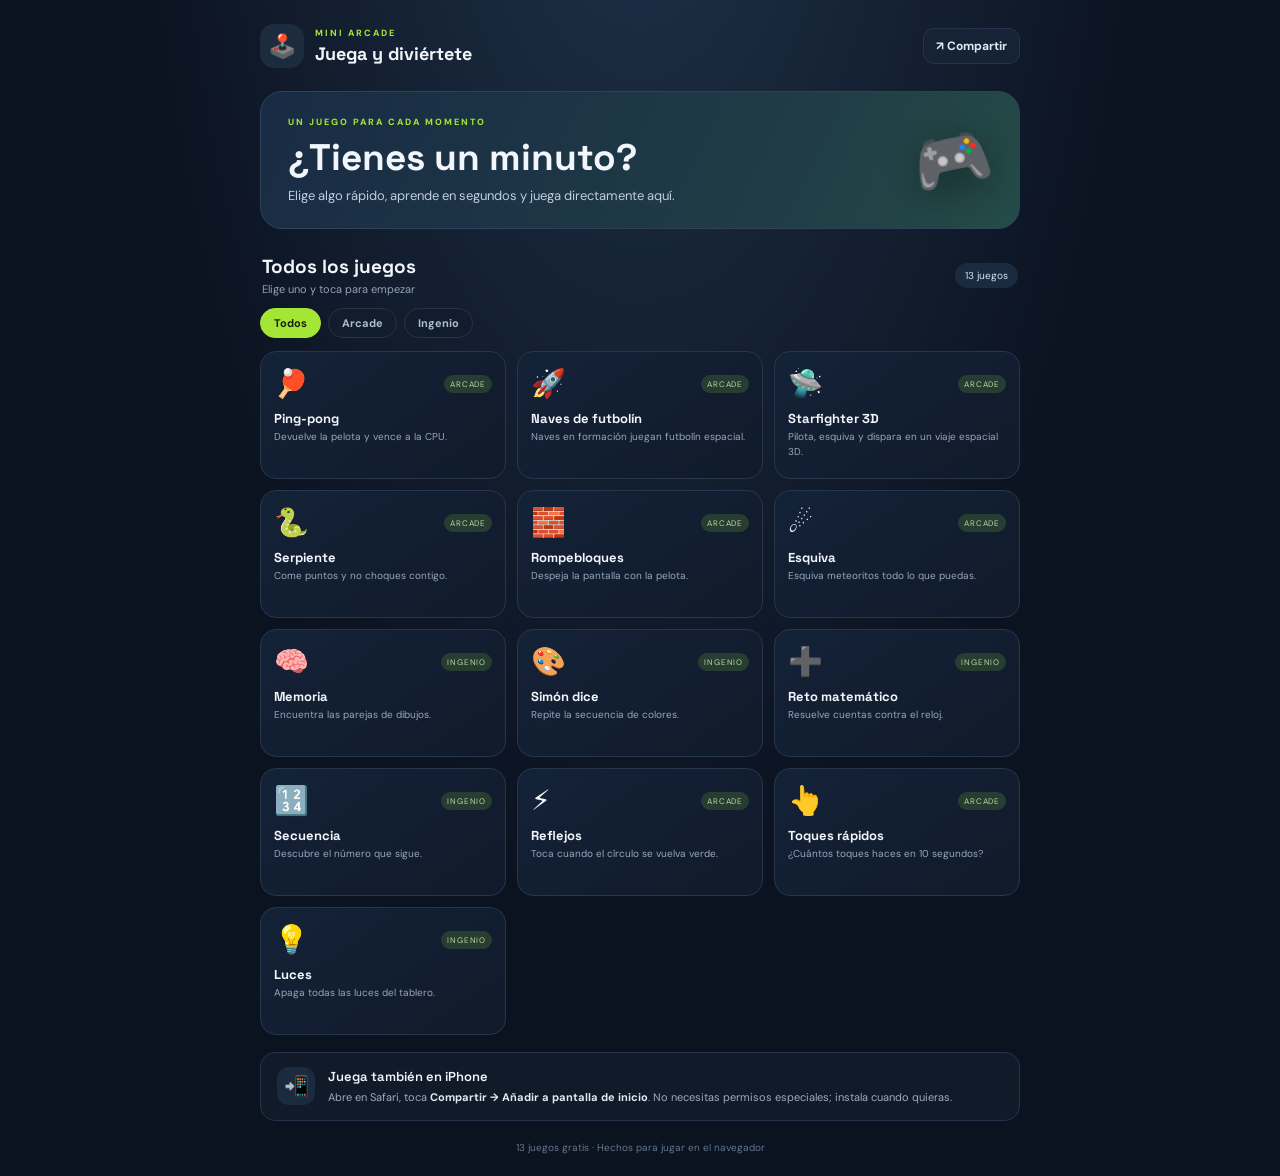
==== index.html @ b9871b4b "Improve portrait arcade layouts and add 3D starfighter" ====
<!doctype html>
<html lang="es">
<head>
<meta charset="utf-8"><meta name="viewport" content="width=device-width, initial-scale=1, viewport-fit=cover"><meta name="theme-color" content="#0b1220"><meta name="description" content="Una colección de juegos rápidos gratis para jugar en el móvil."><link rel="manifest" href="manifest.webmanifest"><link rel="icon" href="icon.svg" type="image/svg+xml"><link rel="apple-touch-icon" href="icon.svg"><link rel="stylesheet" href="styles.css"><title>Mini Arcade — Juega y diviértete</title>
</head>
<body><main class="app">
<header class="topbar"><a class="brand" href="#home"><span class="brand-icon">🕹️</span><span><span class="eyebrow">MINI ARCADE</span><strong>Juega y diviértete</strong></span></a><div class="header-actions"><button id="shareButton" class="share-button" type="button">↗ <span>Compartir</span></button><button id="installButton" class="install-button" hidden>＋ Instalar</button></div></header>
<section id="home" class="home-view"><div class="hero"><div class="hero-copy"><p class="eyebrow">UN JUEGO PARA CADA MOMENTO</p><h1>¿Tienes un minuto?</h1><p>Elige algo rápido, aprende en segundos y juega directamente aquí.</p></div><div class="hero-art">🎮</div></div>
<div class="section-heading"><div><h2>Todos los juegos</h2><p>Elige uno y toca para empezar</p></div><span id="gameCount" class="count-pill">12 juegos</span></div><nav class="filters" aria-label="Filtrar juegos"><button class="filter active" data-filter="all">Todos</button><button class="filter" data-filter="arcade">Arcade</button><button class="filter" data-filter="puzzle">Ingenio</button></nav><div id="gameGrid" class="game-grid"></div>
<section class="install-card"><div class="install-symbol">📲</div><div><h3>Juega también en iPhone</h3><p>Abre en Safari, toca <strong>Compartir → Añadir a pantalla de inicio</strong>. No necesitas permisos especiales; instala cuando quieras.</p></div></section></section>
<section id="playView" class="play-view" hidden><div class="play-top"><button id="backButton" class="back-button">← Todos los juegos</button><div class="orientation-tools"><span id="orientationLabel" class="orientation-label">Vertical</span><button id="orientationButton" class="orientation-button" type="button">↔ Cambiar orientación</button></div></div><article class="play-heading"><div><span id="gameEmoji" class="play-emoji">🏓</span><h1 id="gameTitle">Juego</h1><p id="gameSubtitle"></p></div><button id="guideButton" class="guide-button">❔ Cómo jugar</button></article><div class="game-stage"><canvas id="gameCanvas" aria-label="Área del juego"></canvas><div id="gameOverlay" class="game-overlay"><div class="overlay-card"><span id="overlayEmoji" class="overlay-emoji">🎮</span><h2 id="overlayTitle">¿Listo?</h2><p id="overlayText"></p><button id="startButton" class="primary-button">Jugar ahora　→</button></div></div></div><div class="play-controls"><p id="controlHint">Toca o arrastra en el juego para controlar.</p><button id="gameActionButton" class="secondary-button" hidden></button><button id="fireButton" class="fire-button" hidden aria-label="Disparar">✦<span>Disparar</span></button><button id="restartButton" class="secondary-button">↻ Reiniciar</button></div><div id="guidePanel" class="guide-panel" hidden><div><span class="guide-kicker">GUÍA RÁPIDA</span><button id="closeGuide" class="close-guide" aria-label="Cerrar guía">×</button></div><h2 id="guideTitle">Cómo jugar</h2><ol id="guideSteps"></ol><button id="guideStart" class="primary-button">Entendido, ¡a jugar! →</button></div></section>
<footer>13 juegos gratis · Hechos para jugar en el navegador</footer></main><script src="game.js" defer></script></body></html>
---- styles.css ----
@import url('https://fonts.googleapis.com/css2?family=DM+Sans:wght@400;500;600;700;800&family=Space+Grotesk:wght@500;600;700&display=swap');
:root{color-scheme:dark;--bg:#0b1220;--card:#111c2d;--line:#25344a;--muted:#91a2b9;--green:#a3e635;--cyan:#38bdf8}*{box-sizing:border-box}body{margin:0;min-height:100vh;background:radial-gradient(ellipse at 50% -25%,#20334b 0%,var(--bg) 58%);color:#f2f6fc;font-family:'DM Sans',system-ui,sans-serif;padding:0 18px env(safe-area-inset-bottom)}button{font:inherit;color:inherit;cursor:pointer}button:focus-visible,a:focus-visible{outline:2px solid var(--green);outline-offset:3px}.app{width:min(100%,760px);margin:auto;padding:24px 0 22px}.topbar{display:flex;align-items:center;justify-content:space-between;margin-bottom:23px}.brand{color:inherit;text-decoration:none;display:flex;align-items:center;gap:11px}.brand-icon{display:grid;place-items:center;width:44px;height:44px;border-radius:14px;background:#1d2b3e;font-size:23px}.brand strong{display:block;font:700 18px 'Space Grotesk',sans-serif}.eyebrow{display:block;font-size:9px;letter-spacing:2px;color:var(--green);font-weight:800;margin:0 0 3px}.header-actions{display:flex;gap:8px}.share-button,.install-button,.orientation-button,.guide-button,.secondary-button,.back-button{border:1px solid var(--line);border-radius:11px;background:#162337;color:#e0e9f4;padding:9px 12px;font-weight:700;font-size:12px}.hero{display:flex;align-items:center;justify-content:space-between;padding:24px 27px;border:1px solid #30415a;border-radius:22px;background:linear-gradient(115deg,#182b44,#203c46 68%,#244c47);overflow:hidden}.hero h1{font:700 clamp(25px,6vw,37px) 'Space Grotesk',sans-serif;margin:6px 0}.hero p:not(.eyebrow){font-size:13px;color:#c1cede;margin:0;max-width:390px}.hero-art{font-size:64px;filter:drop-shadow(0 10px 20px #0006);transform:rotate(-12deg)}.section-heading{display:flex;align-items:center;justify-content:space-between;margin:25px 2px 12px}.section-heading h2{font:700 19px 'Space Grotesk',sans-serif;margin:0 0 3px}.section-heading p{font-size:11px;color:var(--muted);margin:0}.count-pill{font-size:10px;color:#d4e3f4;background:#1b2a3e;border-radius:99px;padding:6px 10px}.filters{display:flex;gap:7px;margin:0 0 13px}.filter{border:1px solid var(--line);border-radius:30px;background:#111c2d;color:#aebdd0;padding:7px 13px;font-size:11px;font-weight:700}.filter.active{background:var(--green);border-color:var(--green);color:#17200c}.game-grid{display:grid;grid-template-columns:repeat(3,minmax(0,1fr));gap:11px}.game-card{border:1px solid #25364d;border-radius:16px;background:linear-gradient(145deg,#142238,#101a2a);min-height:128px;padding:13px;text-align:left;transition:transform .15s,border-color .15s;display:flex;flex-direction:column;align-items:flex-start}.game-card:hover{transform:translateY(-2px);border-color:#8ca0b7}.card-top{width:100%;display:flex;align-items:center;justify-content:space-between}.card-emoji{font-size:28px}.tag{font-size:8px;text-transform:uppercase;letter-spacing:.8px;color:#b9d6a0;background:#283d31;padding:4px 6px;border-radius:20px}.game-card h3{font:700 13px 'Space Grotesk',sans-serif;margin:8px 0 3px}.game-card p{font-size:10px;line-height:1.45;color:#96a7bc;margin:0}.install-card{display:flex;gap:13px;margin-top:17px;padding:14px 16px;border:1px solid #25344a;background:#101a29;border-radius:15px}.install-symbol{font-size:20px;width:38px;height:38px;flex:none;display:grid;place-items:center;border-radius:12px;background:#1b2a3e}.install-card h3{font:600 13px 'Space Grotesk',sans-serif;margin:1px 0 4px}.install-card p{font-size:11px;line-height:1.55;color:#9babc0;margin:0}.install-card strong{color:#e2eaf4}footer{text-align:center;color:#65778d;font-size:10px;padding:20px 0 0}.play-view{position:relative}.play-view[hidden],.home-view[hidden]{display:none}.play-top{display:flex;justify-content:space-between;align-items:center;margin-bottom:17px}.back-button{font-size:11px}.orientation-tools{display:flex;gap:7px;align-items:center}.orientation-label{font-size:10px;color:#9babc0}.orientation-button{font-size:10px;padding:8px}.play-heading{display:flex;align-items:center;justify-content:space-between;margin-bottom:13px}.play-heading>div{display:grid;grid-template-columns:42px auto;grid-template-rows:auto auto;column-gap:10px;align-items:center}.play-emoji{grid-row:1/3;font-size:31px}.play-heading h1{font:700 21px 'Space Grotesk',sans-serif;margin:0}.play-heading p{font-size:11px;color:var(--muted);margin:2px 0 0}.guide-button{font-size:10px}.game-stage{width:min(100%,510px);margin:auto;position:relative;overflow:hidden;border-radius:20px;border:1px solid #2a3d54;background:#09101b;box-shadow:0 18px 55px #0005;touch-action:none;transition:width .22s,height .22s}.game-stage.vertical{height:min(65vh,630px);min-height:360px}.game-stage.horizontal{width:100%;height:min(52vh,430px);min-height:250px}.game-stage canvas{display:block;width:100%;height:100%;touch-action:none}.game-overlay{position:absolute;inset:0;display:grid;place-items:center;background:#07101ad9;padding:14px;transition:opacity .2s}.game-overlay.hidden{opacity:0;pointer-events:none}.overlay-card{text-align:center;width:min(100%,320px);padding:19px;border:1px solid #364962;border-radius:17px;background:#111d2fef;box-shadow:0 15px 35px #0006}.overlay-emoji{font-size:35px}.overlay-card h2{font:700 21px 'Space Grotesk',sans-serif;margin:7px 0}.overlay-card p{white-space:pre-line;color:#b1bfd1;font-size:12px;line-height:1.55;margin:0 0 15px}.primary-button{border:0;border-radius:11px;background:var(--green);color:#17200c;padding:11px 16px;font-weight:800;font-size:12px}.play-controls{display:flex;justify-content:space-between;align-items:center;gap:8px;width:min(100%,510px);margin:10px auto}.play-controls p{font-size:10px;color:#91a2b9;margin:0;flex:1}.secondary-button{padding:8px 10px;font-size:10px}.fire-button{border:0;border-radius:50%;width:56px;height:56px;background:linear-gradient(145deg,#fb7185,#be123c);box-shadow:0 0 22px #fb718577;color:#fff;font-weight:900;font-size:20px;touch-action:none;display:flex;flex-direction:column;align-items:center;justify-content:center;flex:none}.fire-button span{font-size:8px}.fire-button[hidden]{display:none}.guide-panel{position:absolute;z-index:3;top:155px;left:50%;transform:translateX(-50%);width:min(calc(100% - 20px),390px);padding:18px;border-radius:17px;border:1px solid #41536c;background:#111d2ff5;box-shadow:0 15px 50px #000a}.guide-panel[hidden]{display:none}.guide-panel>div{display:flex;justify-content:space-between}.guide-kicker{font-size:9px;letter-spacing:1.4px;font-weight:800;color:var(--green)}.close-guide{border:0;background:none;color:#b1bfd1;font-size:22px;line-height:1}.guide-panel h2{font:700 19px 'Space Grotesk',sans-serif;margin:5px 0 9px}.guide-panel ol{padding-left:20px;margin:0 0 13px}.guide-panel li{font-size:12px;line-height:1.6;color:#c2cede;padding:3px 0}.guide-panel .primary-button{width:100%}.no-scroll{overflow:hidden}@media(max-width:520px){body{padding-left:13px;padding-right:13px}.app{padding-top:17px}.hero{padding:19px}.hero-art{font-size:47px}.game-grid{grid-template-columns:repeat(2,minmax(0,1fr));gap:9px}.game-card{min-height:120px;padding:11px}.play-top{align-items:flex-start}.orientation-tools{flex-direction:column;align-items:flex-end;gap:4px}.game-stage.vertical{height:min(64svh,620px);min-height:340px}.game-stage.horizontal{height:min(44svh,390px);min-height:220px}.play-heading h1{font-size:18px}.guide-button{padding:8px}.orientation-label{font-size:9px}.game-stage.orientation-lock{max-width:430px}.play-controls p{max-width:45%}.play-view.portrait-mode{position:fixed;z-index:10;inset:0;padding:10px 14px;background:#0b1220;display:flex;flex-direction:column;justify-content:center}.portrait-mode .play-top{width:100%;margin-bottom:6px}.portrait-mode .play-heading{margin:0 auto 5px;width:min(100%,430px)}.portrait-mode .game-stage{width:min(100%,430px);height:min(68svh,650px);min-height:240px}.portrait-mode .play-controls{width:min(100%,430px)}.play-view.landscape-mode{position:fixed;z-index:10;inset:0;padding:10px 14px;background:#0b1220;display:flex;flex-direction:column;justify-content:center}.landscape-mode .play-top{width:100%;margin-bottom:6px}.landscape-mode .play-heading{margin:0 auto 5px;width:min(100%,760px)}.landscape-mode .game-stage{width:min(100%,850px);height:min(68svh,550px);min-height:180px}.landscape-mode .play-controls{width:min(100%,850px)}.landscape-mode .guide-panel,.portrait-mode .guide-panel{position:fixed;top:50%;transform:translate(-50%,-50%)}.no-scroll{overflow:hidden}}
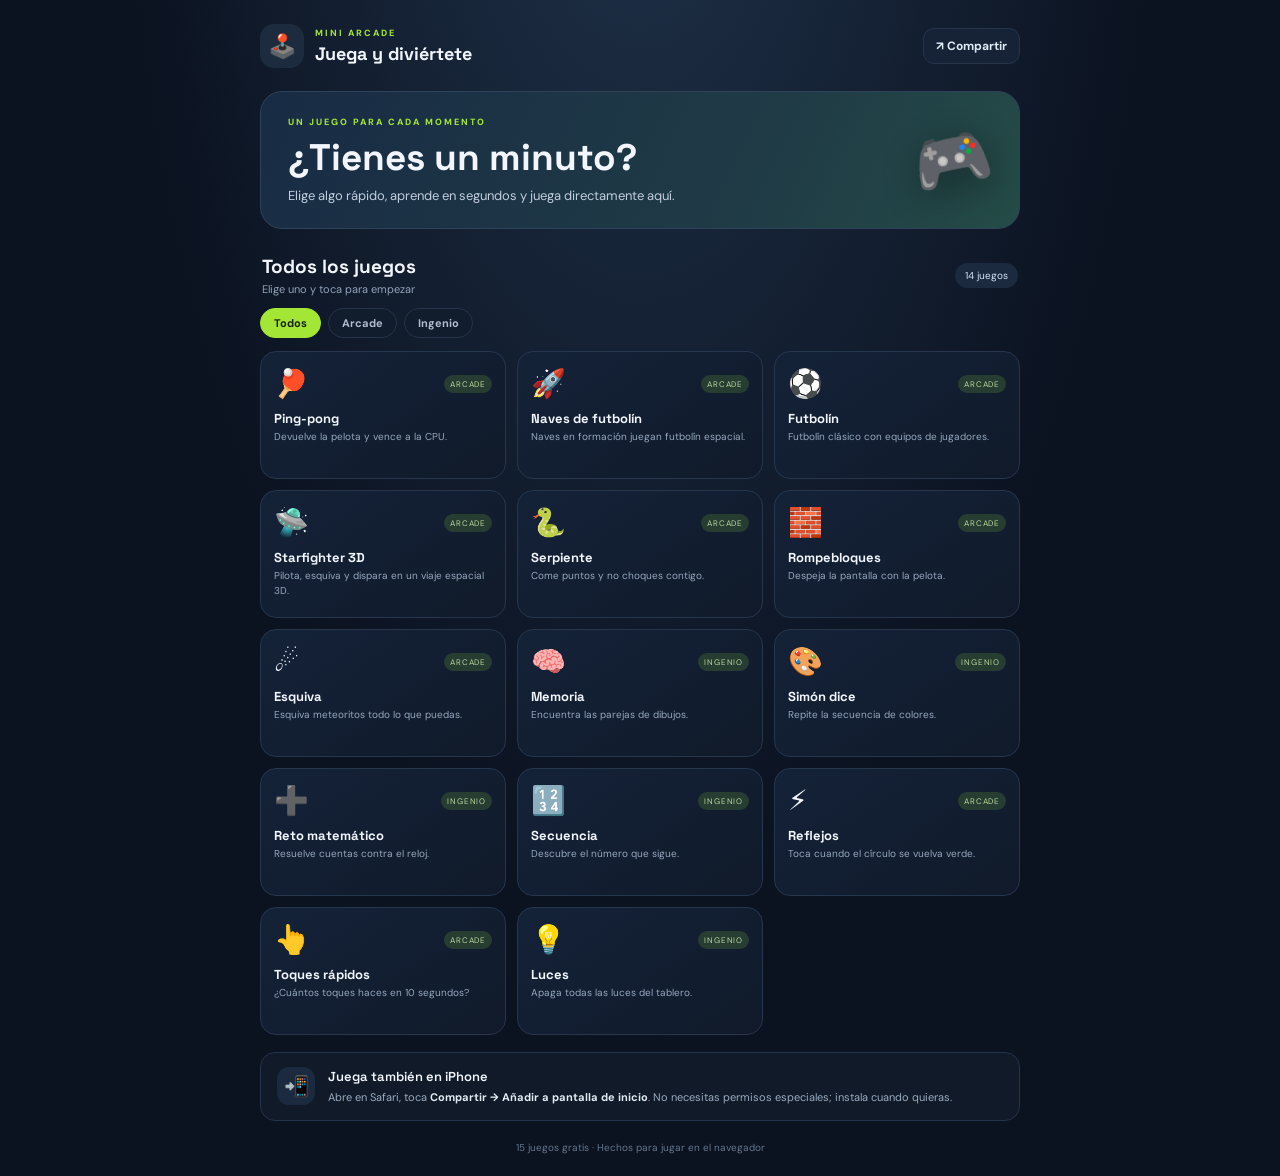
==== commit 6b44a6d1: "Improve orientation controls and optimize arcade rendering" ====
--- a/index.html
+++ b/index.html
@@ -6,7 +6,7 @@
 <body><main class="app">
 <header class="topbar"><a class="brand" href="#home"><span class="brand-icon">🕹️</span><span><span class="eyebrow">MINI ARCADE</span><strong>Juega y diviértete</strong></span></a><div class="header-actions"><button id="shareButton" class="share-button" type="button">↗ <span>Compartir</span></button><button id="installButton" class="install-button" hidden>＋ Instalar</button></div></header>
 <section id="home" class="home-view"><div class="hero"><div class="hero-copy"><p class="eyebrow">UN JUEGO PARA CADA MOMENTO</p><h1>¿Tienes un minuto?</h1><p>Elige algo rápido, aprende en segundos y juega directamente aquí.</p></div><div class="hero-art">🎮</div></div>
-<div class="section-heading"><div><h2>Todos los juegos</h2><p>Elige uno y toca para empezar</p></div><span id="gameCount" class="count-pill">12 juegos</span></div><nav class="filters" aria-label="Filtrar juegos"><button class="filter active" data-filter="all">Todos</button><button class="filter" data-filter="arcade">Arcade</button><button class="filter" data-filter="puzzle">Ingenio</button></nav><div id="gameGrid" class="game-grid"></div>
+<div class="section-heading"><div><h2>Todos los juegos</h2><p>Elige uno y toca para empezar</p></div><span id="gameCount" class="count-pill">15 juegos</span></div><nav class="filters" aria-label="Filtrar juegos"><button class="filter active" data-filter="all">Todos</button><button class="filter" data-filter="arcade">Arcade</button><button class="filter" data-filter="puzzle">Ingenio</button></nav><div id="gameGrid" class="game-grid"></div>
 <section class="install-card"><div class="install-symbol">📲</div><div><h3>Juega también en iPhone</h3><p>Abre en Safari, toca <strong>Compartir → Añadir a pantalla de inicio</strong>. No necesitas permisos especiales; instala cuando quieras.</p></div></section></section>
 <section id="playView" class="play-view" hidden><div class="play-top"><button id="backButton" class="back-button">← Todos los juegos</button><div class="orientation-tools"><span id="orientationLabel" class="orientation-label">Vertical</span><button id="orientationButton" class="orientation-button" type="button">↔ Cambiar orientación</button></div></div><article class="play-heading"><div><span id="gameEmoji" class="play-emoji">🏓</span><h1 id="gameTitle">Juego</h1><p id="gameSubtitle"></p></div><button id="guideButton" class="guide-button">❔ Cómo jugar</button></article><div class="game-stage"><canvas id="gameCanvas" aria-label="Área del juego"></canvas><div id="gameOverlay" class="game-overlay"><div class="overlay-card"><span id="overlayEmoji" class="overlay-emoji">🎮</span><h2 id="overlayTitle">¿Listo?</h2><p id="overlayText"></p><button id="startButton" class="primary-button">Jugar ahora　→</button></div></div></div><div class="play-controls"><p id="controlHint">Toca o arrastra en el juego para controlar.</p><button id="gameActionButton" class="secondary-button" hidden></button><button id="fireButton" class="fire-button" hidden aria-label="Disparar">✦<span>Disparar</span></button><button id="restartButton" class="secondary-button">↻ Reiniciar</button></div><div id="guidePanel" class="guide-panel" hidden><div><span class="guide-kicker">GUÍA RÁPIDA</span><button id="closeGuide" class="close-guide" aria-label="Cerrar guía">×</button></div><h2 id="guideTitle">Cómo jugar</h2><ol id="guideSteps"></ol><button id="guideStart" class="primary-button">Entendido, ¡a jugar! →</button></div></section>
-<footer>13 juegos gratis · Hechos para jugar en el navegador</footer></main><script src="game.js" defer></script></body></html>
+<footer>15 juegos gratis · Hechos para jugar en el navegador</footer></main><script src="game.js" defer></script></body></html>
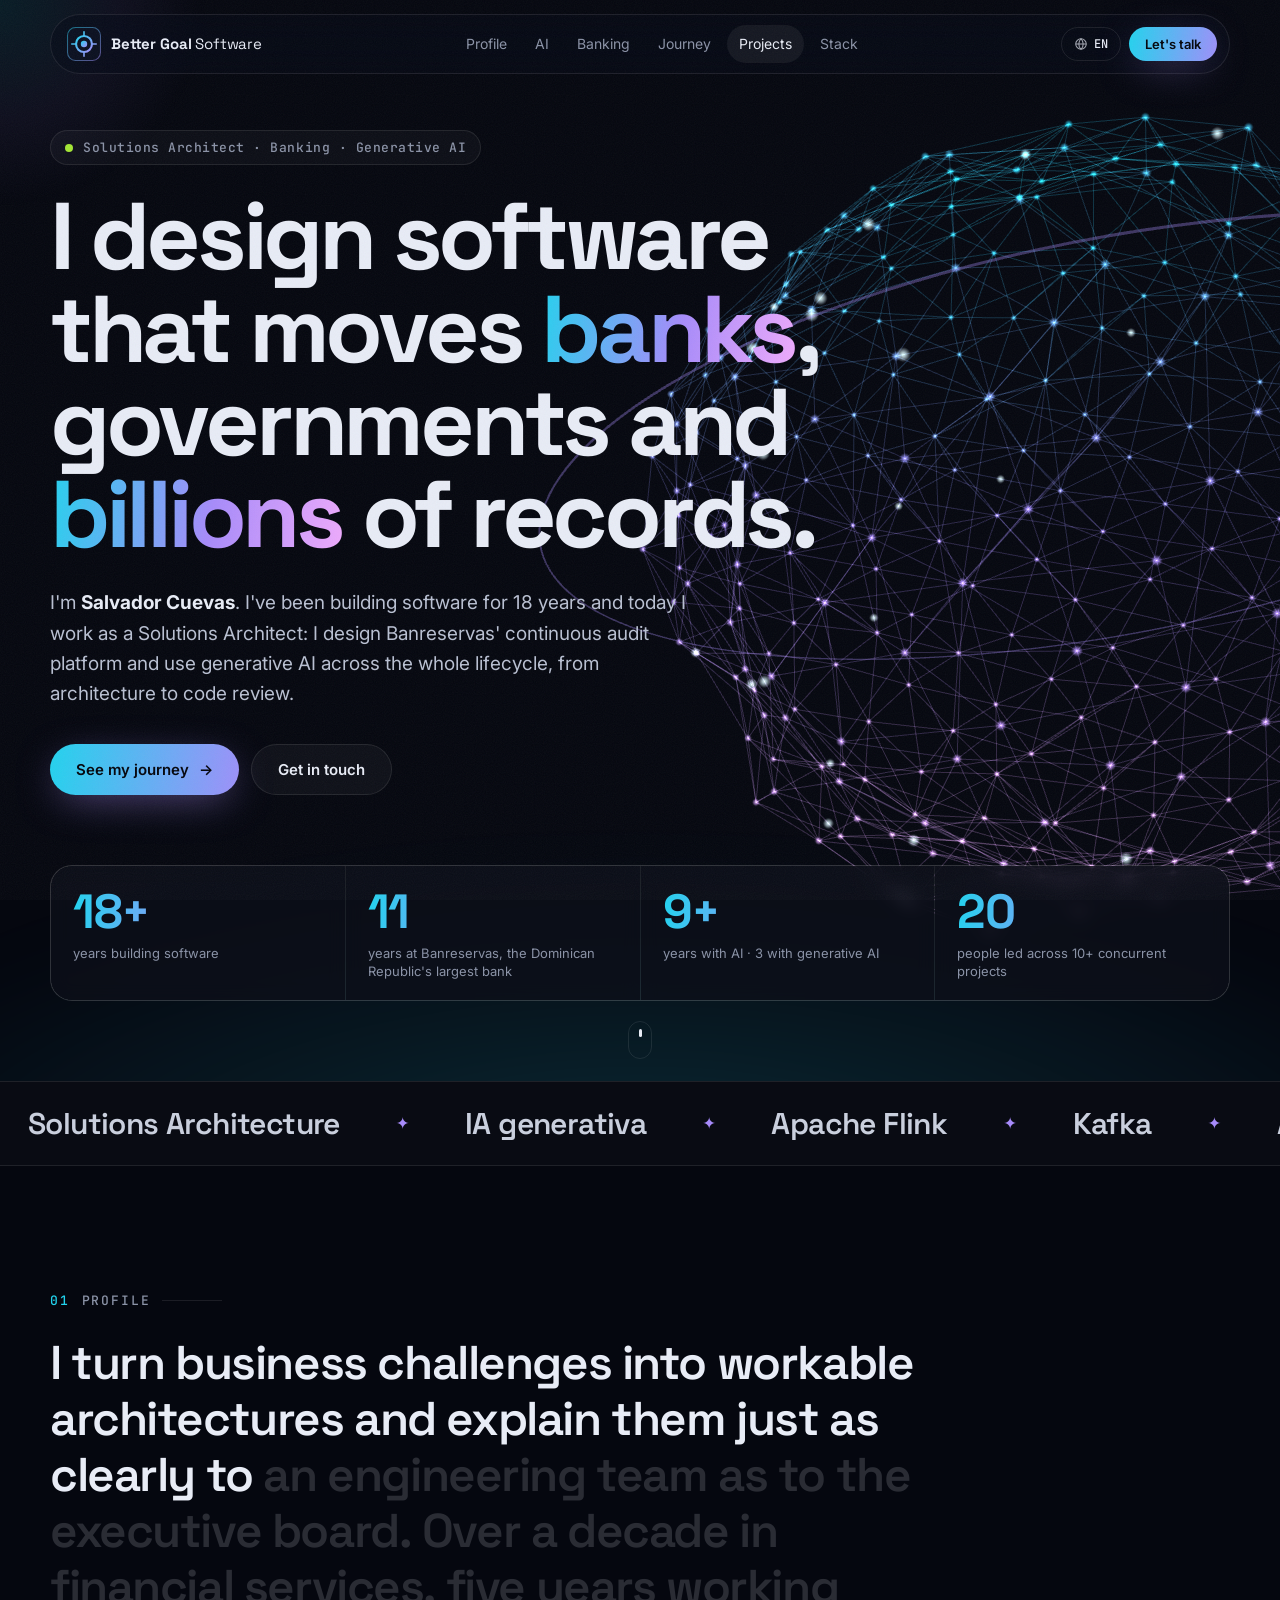
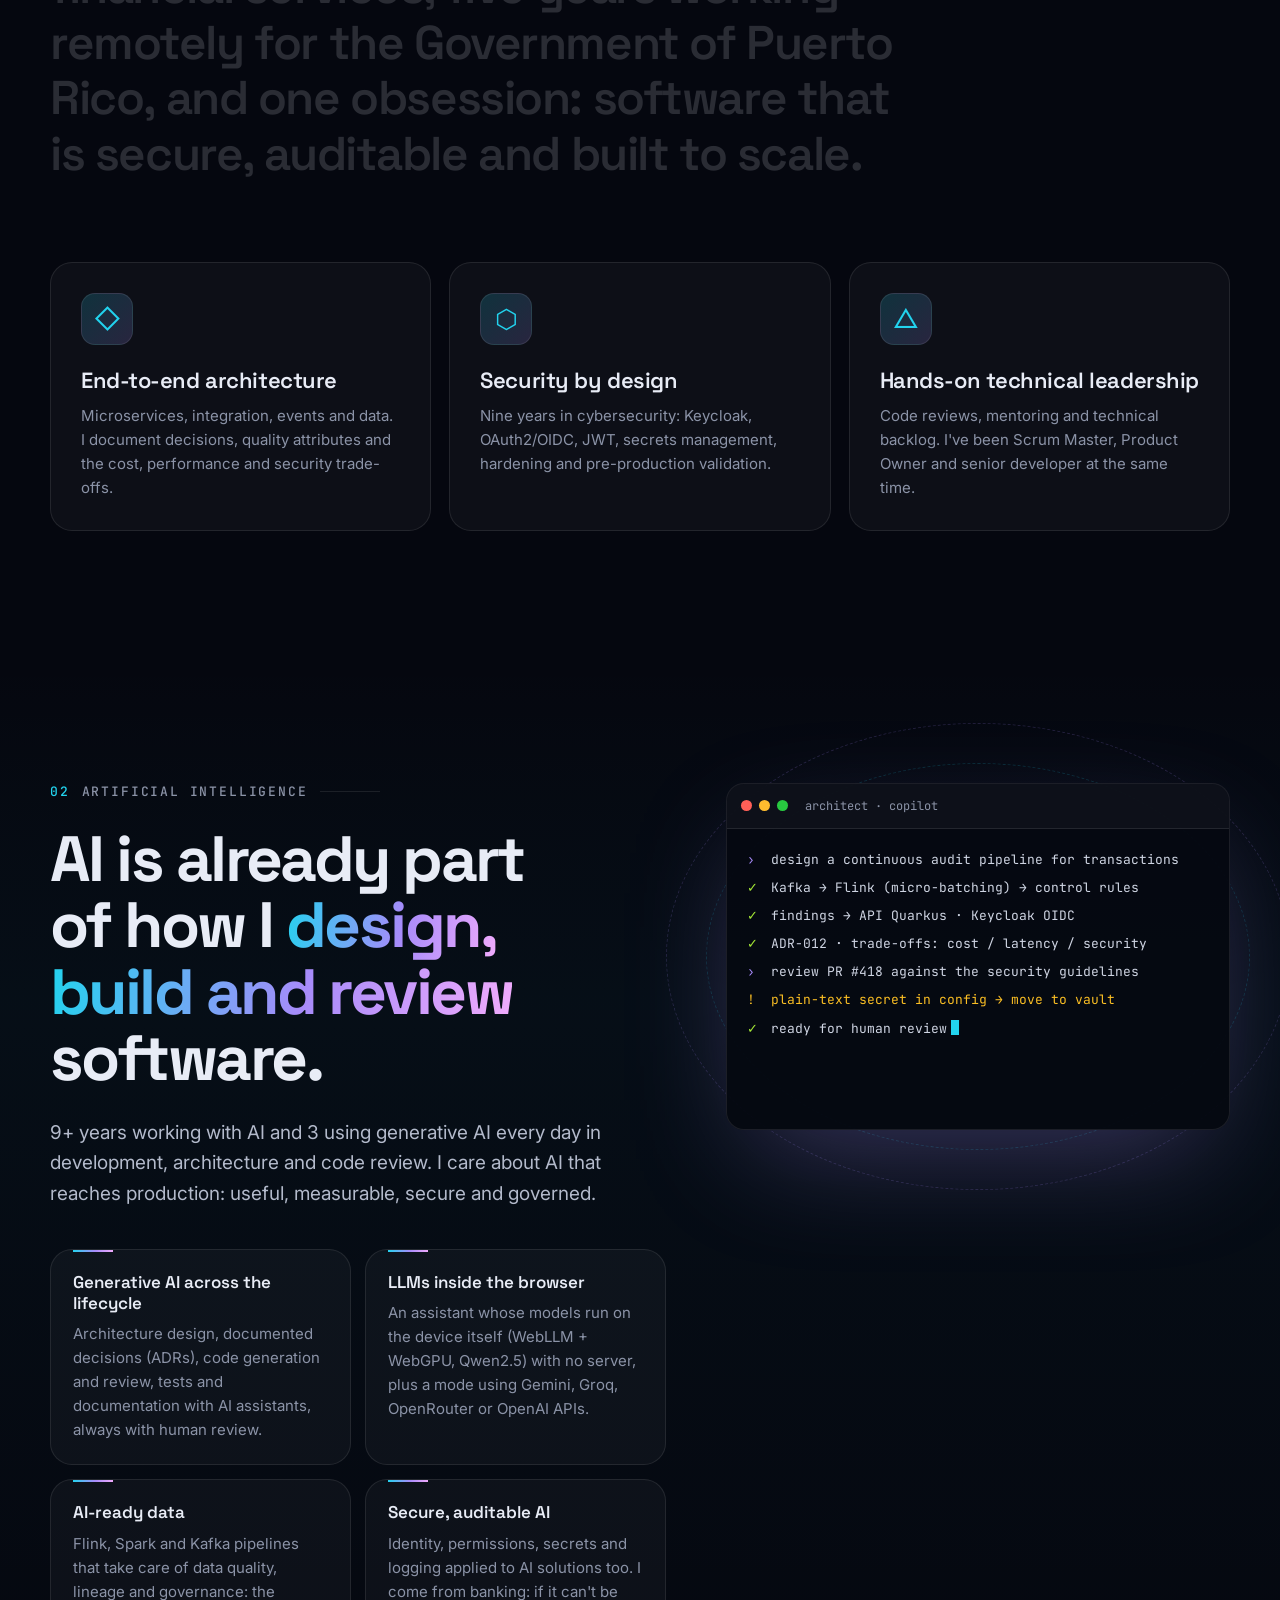
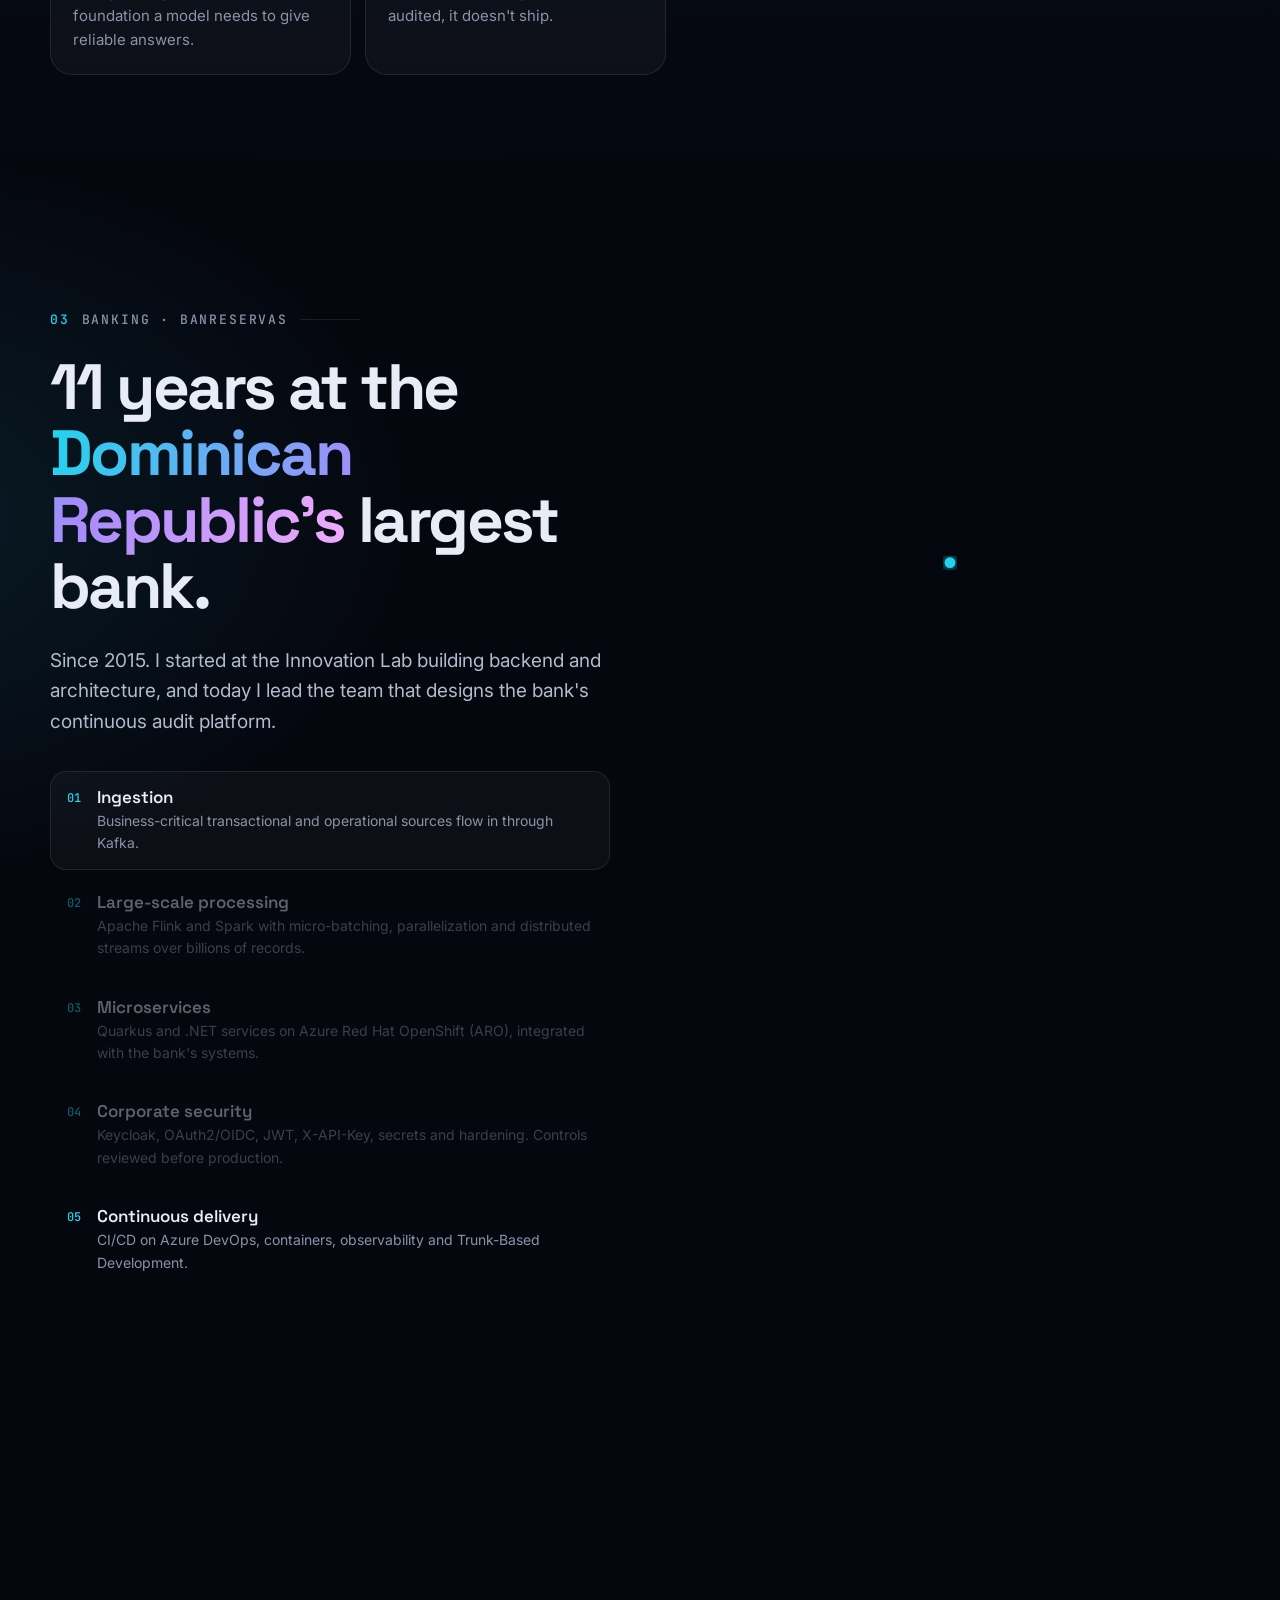
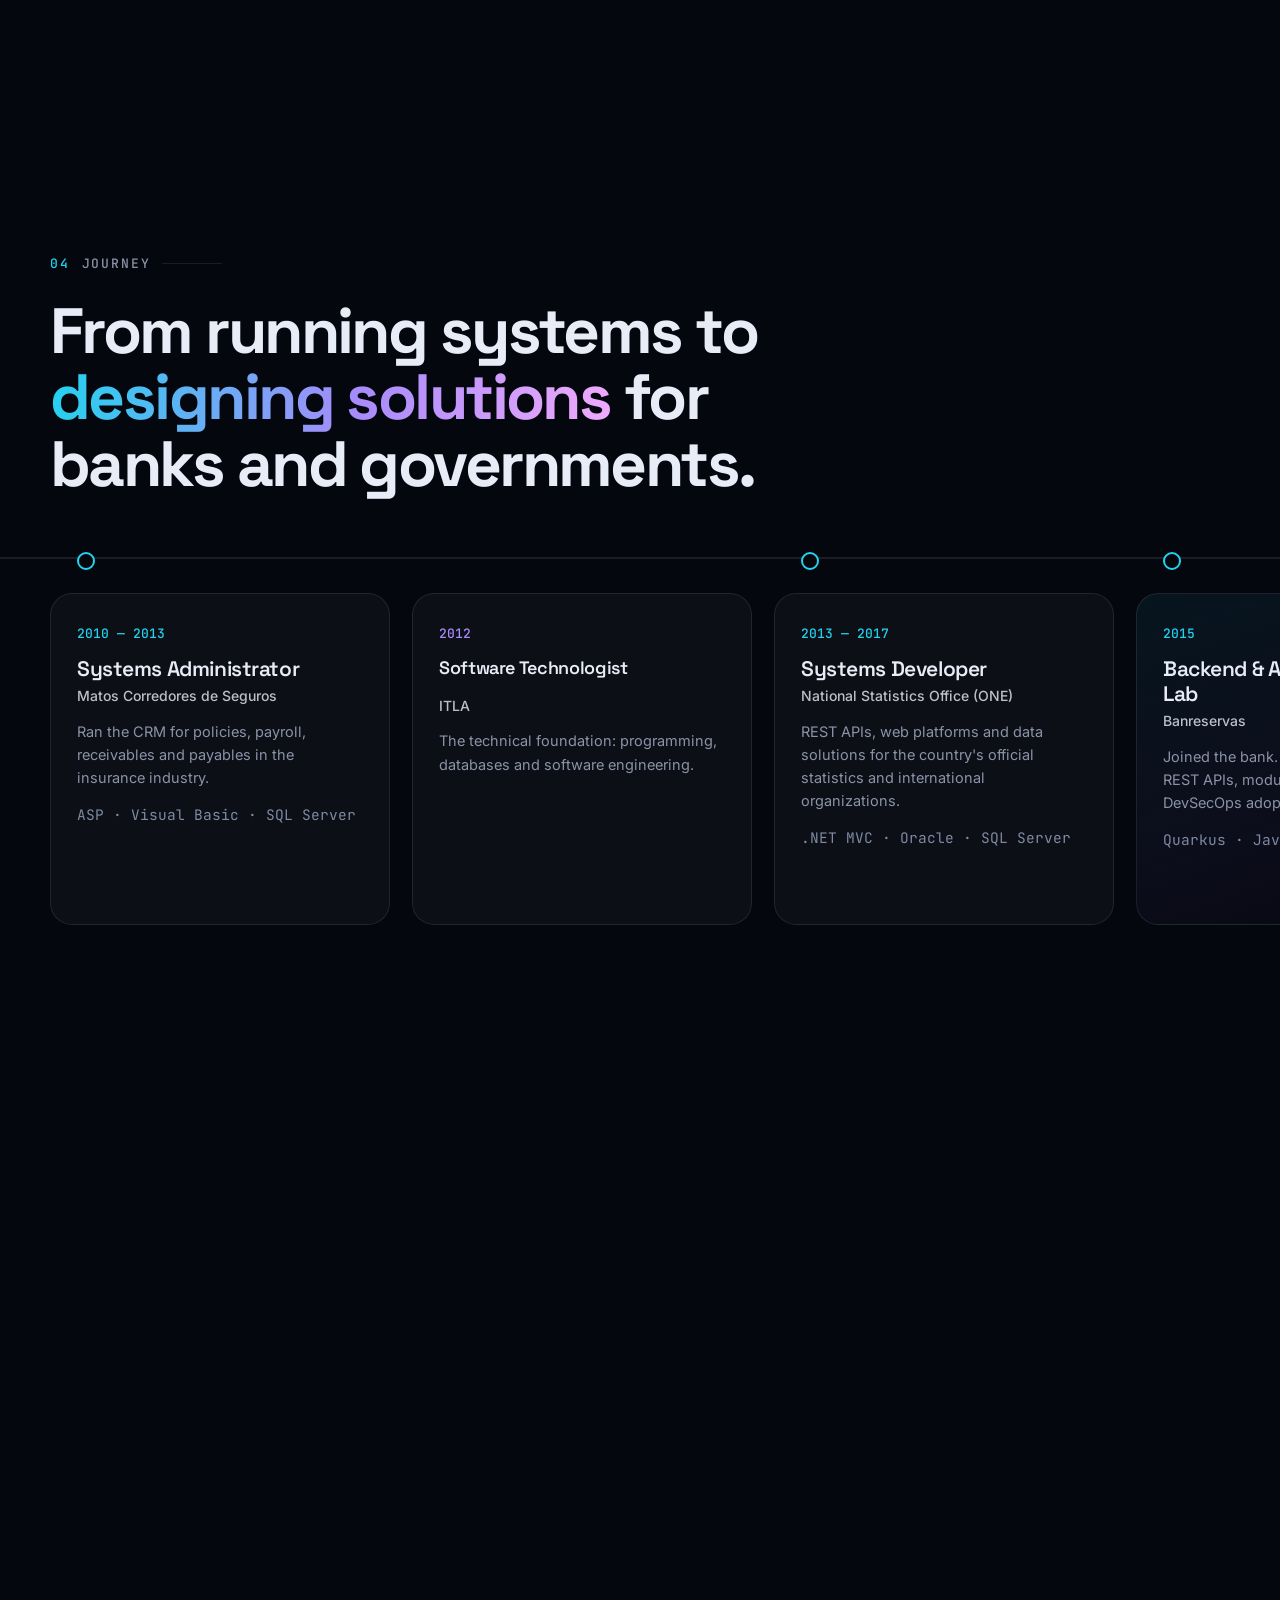
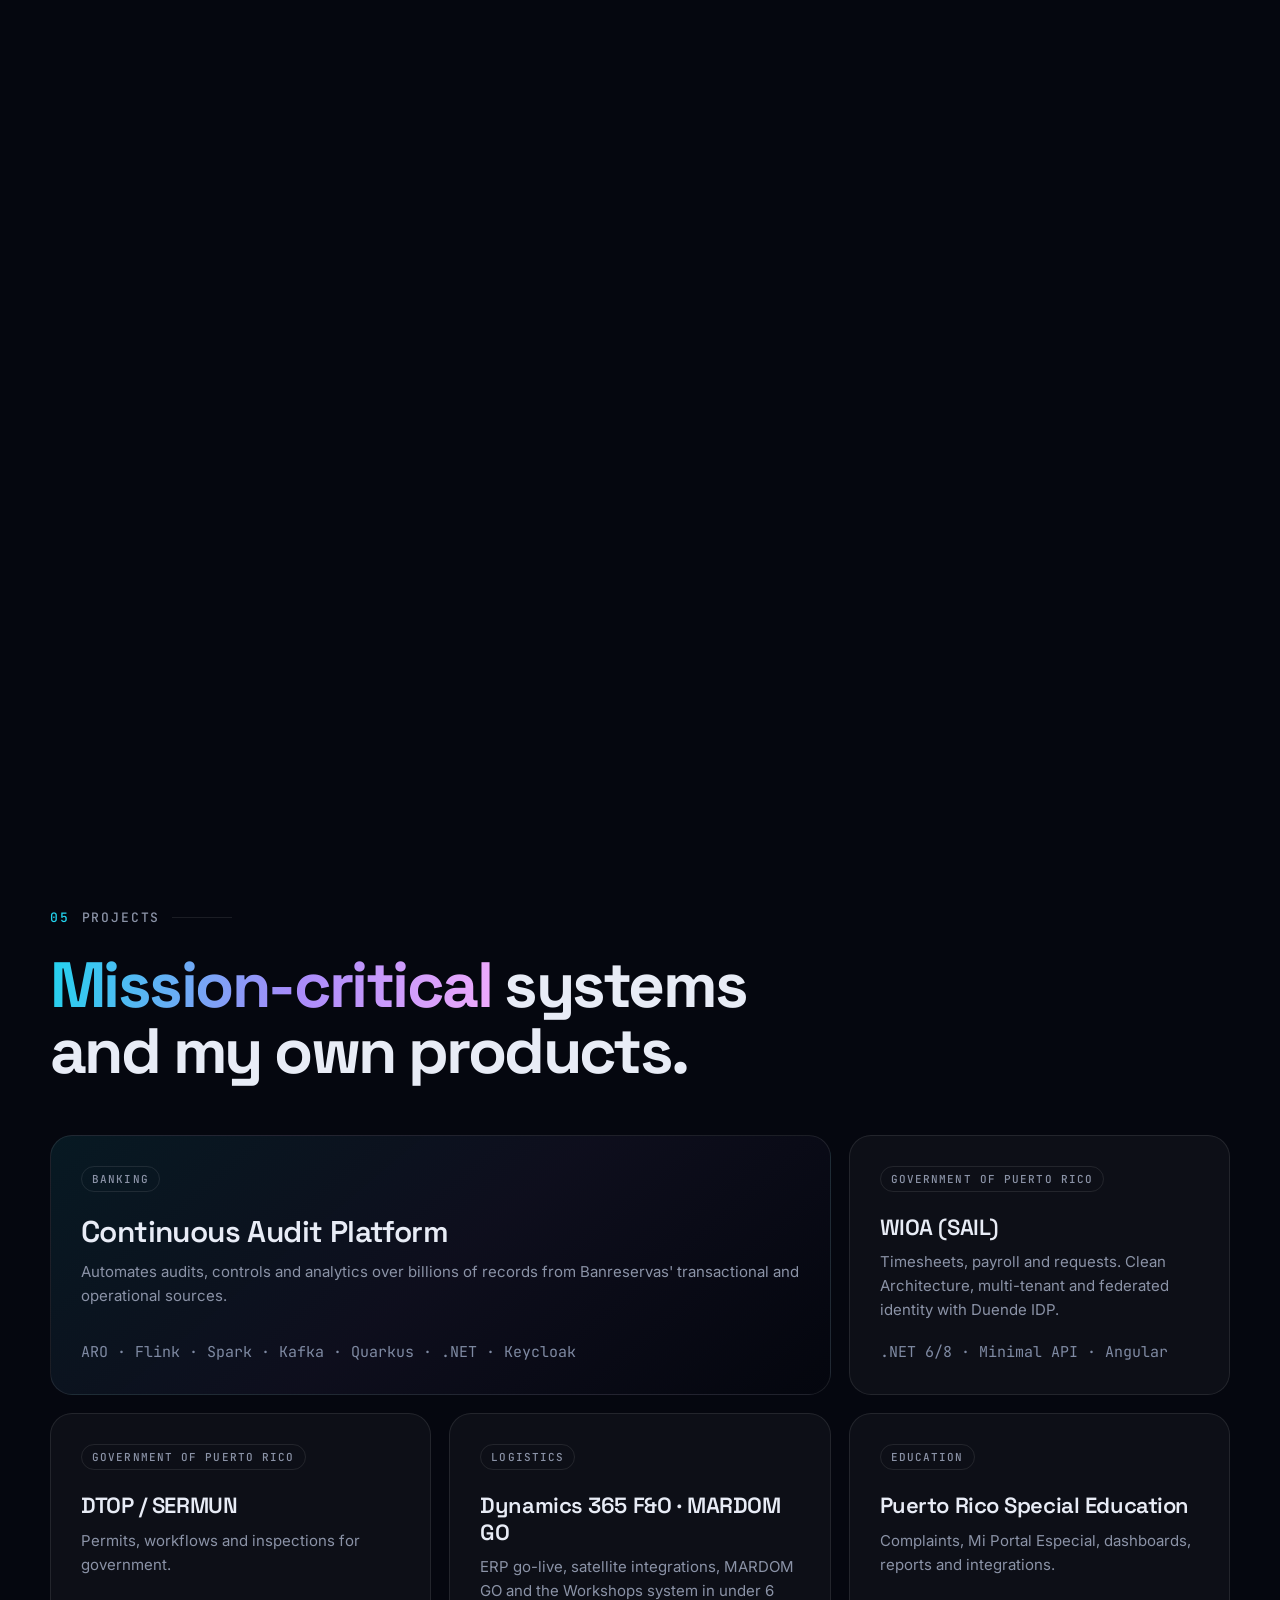
==== commit 84943f6a: "Portafolio de Salvador Cuevas en la raíz, en seis idiomas; se quita la Mini Arcade - Portafolio con " ====
--- a/index.html
+++ b/index.html
@@ -1,12 +1,464 @@
 <!doctype html>
 <html lang="es">
 <head>
-<meta charset="utf-8"><meta name="viewport" content="width=device-width, initial-scale=1, viewport-fit=cover"><meta name="theme-color" content="#0b1220"><meta name="description" content="Una colección de juegos rápidos gratis para jugar en el móvil."><link rel="manifest" href="manifest.webmanifest"><link rel="icon" href="icon.svg" type="image/svg+xml"><link rel="apple-touch-icon" href="icon.svg"><link rel="stylesheet" href="styles.css"><title>Mini Arcade — Juega y diviértete</title>
+<meta charset="utf-8">
+<meta name="viewport" content="width=device-width, initial-scale=1, viewport-fit=cover">
+<title>Salvador Cuevas · Solutions Architect | Better Goal Software</title>
+<meta name="description" content="Salvador Cuevas, Solutions Architect con 18 años desarrollando software: banca, IA generativa, microservicios, datos a escala y seguridad. Better Goal Software.">
+<meta name="theme-color" content="#05070f">
+<link rel="canonical" href="https://bettergoalsoftware.com/">
+<meta property="og:type" content="website">
+<meta property="og:url" content="https://bettergoalsoftware.com/">
+<meta property="og:title" content="Salvador Cuevas · Solutions Architect">
+<meta property="og:description" content="18 años de software, 11 en banca. Arquitectura de soluciones, IA generativa y datos a escala.">
+<meta property="og:image" content="https://bettergoalsoftware.com/assets/img/og.png">
+<meta name="twitter:card" content="summary_large_image">
+<link rel="icon" href="assets/img/logo.svg" type="image/svg+xml">
+<link rel="preconnect" href="https://fonts.googleapis.com">
+<link rel="preconnect" href="https://fonts.gstatic.com" crossorigin>
+<link href="https://fonts.googleapis.com/css2?family=Inter:wght@400;500;600&family=JetBrains+Mono:wght@400;500&family=Space+Grotesk:wght@500;600;700&display=swap" rel="stylesheet">
+<link rel="stylesheet" href="assets/vendor/lenis.css">
+<link rel="stylesheet" href="assets/css/site.css?v=2">
+<link rel="alternate" hreflang="es" href="https://bettergoalsoftware.com/?lang=es">
+<link rel="alternate" hreflang="en" href="https://bettergoalsoftware.com/?lang=en">
+<link rel="alternate" hreflang="pt" href="https://bettergoalsoftware.com/?lang=pt">
+<link rel="alternate" hreflang="fr" href="https://bettergoalsoftware.com/?lang=fr">
+<link rel="alternate" hreflang="de" href="https://bettergoalsoftware.com/?lang=de">
+<link rel="alternate" hreflang="it" href="https://bettergoalsoftware.com/?lang=it">
+<link rel="alternate" hreflang="x-default" href="https://bettergoalsoftware.com/">
+<script>
+  // Idioma antes de pintar: ?lang=xx, o el guardado, o el del navegador (español por defecto).
+  (function () {
+    var ok = ['es', 'en', 'pt', 'fr', 'de', 'it'];
+    var q = new URLSearchParams(location.search).get('lang');
+    var saved = null; try { saved = localStorage.getItem('lang'); } catch (e) {}
+    var nav = (navigator.languages || [navigator.language || 'es']).map(function (l) { return String(l).slice(0, 2).toLowerCase(); });
+    var lang = [q, saved].concat(nav).filter(function (l) { return ok.indexOf(l) > -1; })[0] || 'es';
+    var h = document.documentElement;
+    h.lang = lang;
+    h.classList.add('js');
+    // Las animaciones esconden el contenido al inicio; si los scripts no cargan, se muestra igual.
+    if (!window.matchMedia('(prefers-reduced-motion: reduce)').matches) {
+      h.classList.add('motion');
+      setTimeout(function () { if (!window.__siteReady) h.classList.remove('motion'); }, 4000);
+    }
+  })();
+</script>
+<script type="application/ld+json">
+{"@context":"https://schema.org","@type":"Person","name":"Salvador Cuevas","jobTitle":"Solutions Architect","url":"https://bettergoalsoftware.com/","email":"mailto:salvador.cuevas@bettergoalsoftware.com","worksFor":{"@type":"Organization","name":"Better Goal Software","url":"https://bettergoalsoftware.com/"},"alumniOf":["Universidad de Alcalá","UNIBE","ITLA"],"sameAs":["https://www.linkedin.com/in/jeroo","https://github.com/Jeroo18"],"knowsAbout":["Solutions Architecture","Generative AI","Banking","Microservices","Apache Flink","Apache Spark","Kafka","OpenShift","Quarkus",".NET","Security"]}
+</script>
 </head>
-<body><main class="app">
-<header class="topbar"><a class="brand" href="#home"><span class="brand-icon">🕹️</span><span><span class="eyebrow">MINI ARCADE</span><strong>Juega y diviértete</strong></span></a><div class="header-actions"><button id="shareButton" class="share-button" type="button">↗ <span>Compartir</span></button><button id="installButton" class="install-button" hidden>＋ Instalar</button></div></header>
-<section id="home" class="home-view"><div class="hero"><div class="hero-copy"><p class="eyebrow">UN JUEGO PARA CADA MOMENTO</p><h1>¿Tienes un minuto?</h1><p>Elige algo rápido, aprende en segundos y juega directamente aquí.</p></div><div class="hero-art">🎮</div></div>
-<div class="section-heading"><div><h2>Todos los juegos</h2><p>Elige uno y toca para empezar</p></div><span id="gameCount" class="count-pill">15 juegos</span></div><nav class="filters" aria-label="Filtrar juegos"><button class="filter active" data-filter="all">Todos</button><button class="filter" data-filter="arcade">Arcade</button><button class="filter" data-filter="puzzle">Ingenio</button></nav><div id="gameGrid" class="game-grid"></div>
-<section class="install-card"><div class="install-symbol">📲</div><div><h3>Juega también en iPhone</h3><p>Abre en Safari, toca <strong>Compartir → Añadir a pantalla de inicio</strong>. No necesitas permisos especiales; instala cuando quieras.</p></div></section></section>
-<section id="playView" class="play-view" hidden><div class="play-top"><button id="backButton" class="back-button">← Todos los juegos</button><div class="orientation-tools"><span id="orientationLabel" class="orientation-label">Vertical</span><button id="orientationButton" class="orientation-button" type="button">↔ Cambiar orientación</button></div></div><article class="play-heading"><div><span id="gameEmoji" class="play-emoji">🏓</span><h1 id="gameTitle">Juego</h1><p id="gameSubtitle"></p></div><button id="guideButton" class="guide-button">❔ Cómo jugar</button></article><div class="game-stage"><canvas id="gameCanvas" aria-label="Área del juego"></canvas><div id="gameOverlay" class="game-overlay"><div class="overlay-card"><span id="overlayEmoji" class="overlay-emoji">🎮</span><h2 id="overlayTitle">¿Listo?</h2><p id="overlayText"></p><button id="startButton" class="primary-button">Jugar ahora　→</button></div></div></div><div class="play-controls"><p id="controlHint">Toca o arrastra en el juego para controlar.</p><button id="gameActionButton" class="secondary-button" hidden></button><button id="fireButton" class="fire-button" hidden aria-label="Disparar">✦<span>Disparar</span></button><button id="restartButton" class="secondary-button">↻ Reiniciar</button></div><div id="guidePanel" class="guide-panel" hidden><div><span class="guide-kicker">GUÍA RÁPIDA</span><button id="closeGuide" class="close-guide" aria-label="Cerrar guía">×</button></div><h2 id="guideTitle">Cómo jugar</h2><ol id="guideSteps"></ol><button id="guideStart" class="primary-button">Entendido, ¡a jugar! →</button></div></section>
-<footer>15 juegos gratis · Hechos para jugar en el navegador</footer></main><script src="game.js" defer></script></body></html>
+<body>
+<div class="progress" aria-hidden="true"><span></span></div>
+<div class="cursor" aria-hidden="true"></div>
+<div class="grain" aria-hidden="true"></div>
+
+<header class="nav">
+  <a class="brand" href="#top" aria-label="Better Goal Software">
+    <img src="assets/img/logo.svg" alt="" width="34" height="34">
+    <span><b>Better Goal</b> Software</span>
+  </a>
+  <nav class="nav-links" aria-label="Secciones">
+    <a href="#perfil" data-i18n="nav.profile">Perfil</a>
+    <a href="#ia" data-i18n="nav.ai">IA</a>
+    <a href="#banca" data-i18n="nav.banking">Banca</a>
+    <a href="#trayectoria" data-i18n="nav.timeline">Trayectoria</a>
+    <a href="#proyectos" data-i18n="nav.projects">Proyectos</a>
+    <a href="#stack" data-i18n="nav.stack">Stack</a>
+  </nav>
+  <div class="nav-actions">
+    <div class="lang">
+      <button class="lang-btn" type="button" aria-haspopup="true" aria-expanded="false" aria-label="Idioma · Language">
+        <svg viewBox="0 0 24 24" fill="none" stroke="currentColor" stroke-width="1.8" aria-hidden="true"><circle cx="12" cy="12" r="9"/><path d="M3 12h18M12 3c2.5 2.6 3.8 5.6 3.8 9s-1.3 6.4-3.8 9c-2.5-2.6-3.8-5.6-3.8-9S9.5 5.6 12 3z"/></svg>
+        <span class="lang-code">ES</span>
+      </button>
+      <ul class="lang-list">
+        <li><a href="?lang=es" data-lang="es" hreflang="es">Español <span>ES</span></a></li>
+        <li><a href="?lang=en" data-lang="en" hreflang="en">English <span>EN</span></a></li>
+        <li><a href="?lang=pt" data-lang="pt" hreflang="pt">Português <span>PT</span></a></li>
+        <li><a href="?lang=fr" data-lang="fr" hreflang="fr">Français <span>FR</span></a></li>
+        <li><a href="?lang=de" data-lang="de" hreflang="de">Deutsch <span>DE</span></a></li>
+        <li><a href="?lang=it" data-lang="it" hreflang="it">Italiano <span>IT</span></a></li>
+      </ul>
+    </div>
+    <a class="btn btn-small magnetic" href="#contacto" data-i18n="nav.cta">Hablemos</a>
+  </div>
+</header>
+
+<main id="top">
+  <!-- HERO -->
+  <section class="hero">
+    <canvas id="neural" aria-hidden="true"></canvas>
+    <div class="hero-glow" aria-hidden="true"></div>
+    <div class="wrap hero-inner">
+      <p class="eyebrow reveal-up"><span class="dot"></span><span data-i18n="hero.eyebrow">Solutions Architect · Banca · IA generativa</span></p>
+      <h1 class="hero-title split" data-i18n-html="hero.title">Diseño software que mueve <em>bancos</em>, gobiernos y <em>miles de millones</em> de datos.</h1>
+      <p class="hero-sub reveal-up" data-i18n-html="hero.sub">Soy <b>Salvador Cuevas</b>. Llevo 18 años desarrollando software y hoy trabajo como Solutions Architect: diseño la plataforma de auditoría continua de Banreservas y uso IA generativa en todo el ciclo, de la arquitectura al code review.</p>
+      <div class="hero-cta reveal-up">
+        <a class="btn magnetic" href="#trayectoria"><span data-i18n="hero.cta1">Ver mi trayectoria</span> <i>→</i></a>
+        <a class="btn btn-ghost magnetic" href="#contacto" data-i18n="hero.cta2">Contactar</a>
+      </div>
+    </div>
+    <div class="wrap stats">
+      <div class="stat"><b><span class="count" data-to="18">18</span>+</b><span data-i18n="stat.years">años desarrollando software</span></div>
+      <div class="stat"><b><span class="count" data-to="11">11</span></b><span data-i18n="stat.bank">años en Banreservas, el banco más grande de R.D.</span></div>
+      <div class="stat"><b><span class="count" data-to="9">9</span>+</b><span data-i18n="stat.ai">años con IA · 3 con IA generativa</span></div>
+      <div class="stat"><b><span class="count" data-to="20">20</span></b><span data-i18n="stat.team">personas lideradas en 10+ proyectos a la vez</span></div>
+    </div>
+    <a class="scroll-hint" href="#perfil" aria-label="Bajar"><span></span></a>
+  </section>
+
+  <!-- MARQUEE -->
+  <div class="marquee" aria-hidden="true">
+    <div class="marquee-track">
+      <span>Solutions Architecture</span><span>IA generativa</span><span>Apache Flink</span><span>Kafka</span><span>Apache Spark</span><span>Quarkus</span><span>.NET 8</span><span>Azure Red Hat OpenShift</span><span>Keycloak · OIDC</span><span>Clean Architecture</span><span>Multi-tenant</span><span>DevSecOps</span><span>Angular</span><span>Vue.js</span><span>React</span>
+    </div>
+  </div>
+
+  <!-- PERFIL -->
+  <section id="perfil" class="section">
+    <div class="wrap">
+      <p class="kicker"><span>01</span> <span data-i18n="profile.kicker">Perfil</span></p>
+      <p class="manifesto" data-i18n="profile.manifesto">Traduzco retos de negocio en arquitecturas viables y las explico igual de claro a un equipo técnico que a la dirección. Más de una década en el sector financiero, cinco años en remoto para el gobierno de Puerto Rico y una obsesión: software seguro, auditable y que escale.</p>
+      <div class="pillars">
+        <article class="card tilt reveal-card">
+          <div class="card-icon">◇</div>
+          <h3 data-i18n="pillar1.t">Arquitectura de punta a punta</h3>
+          <p data-i18n="pillar1.d">Microservicios, integración, eventos y datos. Documento decisiones, atributos de calidad y trade-offs de costo, rendimiento y seguridad.</p>
+        </article>
+        <article class="card tilt reveal-card">
+          <div class="card-icon">⬡</div>
+          <h3 data-i18n="pillar2.t">Seguridad desde el diseño</h3>
+          <p data-i18n="pillar2.d">Nueve años en ciberseguridad: Keycloak, OAuth2/OIDC, JWT, gestión de secretos, hardening y validaciones antes de producción.</p>
+        </article>
+        <article class="card tilt reveal-card">
+          <div class="card-icon">△</div>
+          <h3 data-i18n="pillar3.t">Liderazgo técnico hands-on</h3>
+          <p data-i18n="pillar3.d">Code reviews, mentoría y backlog técnico. He sido Scrum Master, Product Owner y desarrollador senior al mismo tiempo.</p>
+        </article>
+      </div>
+    </div>
+  </section>
+
+  <!-- IA -->
+  <section id="ia" class="section section-ai">
+    <div class="wrap ai-grid">
+      <div class="ai-copy">
+        <p class="kicker"><span>02</span> <span data-i18n="ai.kicker">Inteligencia artificial</span></p>
+        <h2 class="h2 split" data-i18n-html="ai.title">La IA ya es parte de cómo <em>diseño, construyo y reviso</em> software.</h2>
+        <p class="lead reveal-up" data-i18n="ai.lead">Más de 9 años trabajando con IA y 3 usando IA generativa a diario en desarrollo, arquitectura y revisión de código. Me interesa la IA que llega a producción: útil, medible, segura y gobernada.</p>
+        <div class="ai-cards">
+          <article class="mini reveal-card">
+            <h3 data-i18n="ai.c1.t">IA generativa en el ciclo de desarrollo</h3>
+            <p data-i18n="ai.c1.d">Diseño de arquitectura, decisiones documentadas (ADR), generación y revisión de código, pruebas y documentación con asistentes de IA, siempre con revisión humana.</p>
+          </article>
+          <article class="mini reveal-card">
+            <h3 data-i18n="ai.c2.t">LLM dentro del navegador</h3>
+            <p data-i18n="ai.c2.d">Asistente con modelos que corren en el propio dispositivo (WebLLM + WebGPU, Qwen2.5), sin servidor, y modo con APIs de Gemini, Groq, OpenRouter u OpenAI.</p>
+          </article>
+          <article class="mini reveal-card">
+            <h3 data-i18n="ai.c3.t">Datos listos para IA</h3>
+            <p data-i18n="ai.c3.d">Pipelines con Flink, Spark y Kafka que cuidan calidad, trazabilidad y gobierno del dato: la base que un modelo necesita para dar respuestas confiables.</p>
+          </article>
+          <article class="mini reveal-card">
+            <h3 data-i18n="ai.c4.t">IA segura y auditable</h3>
+            <p data-i18n="ai.c4.d">Identidad, permisos, secretos y registros aplicados también a soluciones con IA. Vengo de la banca: si no se puede auditar, no sale a producción.</p>
+          </article>
+        </div>
+      </div>
+      <div class="ai-visual">
+        <div class="terminal reveal-card" aria-label="Ejemplo ilustrativo de trabajo con un asistente de IA">
+          <div class="term-bar"><i></i><i></i><i></i><span>architect · copilot</span></div>
+          <div class="term-body">
+            <p class="tl"><span class="p">›</span> <span data-i18n="term.1">diseña un pipeline de auditoría continua para transacciones</span></p>
+            <p class="tl ok"><span class="p">✓</span> Kafka → Flink (micro-batching) → <span data-i18n="term.2">reglas de control</span></p>
+            <p class="tl ok"><span class="p">✓</span> <span data-i18n="term.3">hallazgos</span> → API Quarkus · Keycloak OIDC</p>
+            <p class="tl ok"><span class="p">✓</span> ADR-012 · trade-offs: <span data-i18n="term.4">costo / latencia / seguridad</span></p>
+            <p class="tl"><span class="p">›</span> <span data-i18n="term.5">revisa el PR #418 contra los lineamientos de seguridad</span></p>
+            <p class="tl warn"><span class="p">!</span> <span data-i18n="term.6">secreto en texto plano en config → mover a vault</span></p>
+            <p class="tl ok"><span class="p">✓</span> <span data-i18n="term.7">listo para revisión humana</span><span class="caret"></span></p>
+          </div>
+        </div>
+        <div class="orbit" aria-hidden="true"><span></span><span></span><span></span></div>
+      </div>
+    </div>
+  </section>
+
+  <!-- BANCA -->
+  <section id="banca" class="section section-bank">
+    <div class="bank-pin">
+      <div class="wrap bank-grid">
+        <div class="bank-copy">
+          <p class="kicker"><span>03</span> <span data-i18n="bank.kicker">Banca · Banreservas</span></p>
+          <h2 class="h2" data-i18n-html="bank.title">11 años en el banco más grande de <em>República Dominicana</em>.</h2>
+          <p class="lead" data-i18n="bank.lead">Desde 2015. Empecé en el Laboratorio de Innovación construyendo backend y arquitectura, y hoy lidero el equipo que diseña la plataforma de auditoría continua del banco.</p>
+          <ol class="bank-steps">
+            <li class="is-active"><b>01</b><div><h3 data-i18n="bank.s1.t">Ingesta</h3><p data-i18n="bank.s1.d">Fuentes transaccionales y operativas de alta criticidad entran por Kafka.</p></div></li>
+            <li><b>02</b><div><h3 data-i18n="bank.s2.t">Procesamiento masivo</h3><p data-i18n="bank.s2.d">Apache Flink y Spark con micro-batching, paralelización y flujos distribuidos sobre miles de millones de registros.</p></div></li>
+            <li><b>03</b><div><h3 data-i18n="bank.s3.t">Microservicios</h3><p data-i18n="bank.s3.d">Servicios Quarkus y .NET en Azure Red Hat OpenShift (ARO), integrados con los sistemas del banco.</p></div></li>
+            <li><b>04</b><div><h3 data-i18n="bank.s4.t">Seguridad corporativa</h3><p data-i18n="bank.s4.d">Keycloak, OAuth2/OIDC, JWT, X-API-Key, secretos y hardening. Controles revisados antes de producción.</p></div></li>
+            <li><b>05</b><div><h3 data-i18n="bank.s5.t">Entrega continua</h3><p data-i18n="bank.s5.d">CI/CD en Azure DevOps, contenedores, observabilidad y Trunk-Based Development.</p></div></li>
+          </ol>
+        </div>
+        <div class="bank-diagram" aria-hidden="true">
+          <svg viewBox="0 0 520 560" class="arch">
+            <defs>
+              <linearGradient id="gline" x1="0" x2="1" y1="0" y2="1"><stop offset="0" stop-color="#22d3ee"/><stop offset="1" stop-color="#a78bfa"/></linearGradient>
+              <filter id="glow"><feGaussianBlur stdDeviation="4" result="b"/><feMerge><feMergeNode in="b"/><feMergeNode in="SourceGraphic"/></feMerge></filter>
+            </defs>
+            <g class="shield n4"><rect x="20" y="138" width="480" height="312" rx="26"/><text x="44" y="246">Keycloak · OIDC · JWT</text></g>
+            <g class="wires" fill="none" stroke="url(#gline)" stroke-width="2">
+              <path class="wire w1" d="M120 80 C 120 130, 260 110, 260 160"/>
+              <path class="wire w1" d="M260 80 L260 160"/>
+              <path class="wire w1" d="M400 80 C 400 130, 260 110, 260 160"/>
+              <path class="wire w2" d="M260 210 L260 260"/>
+              <path class="wire w3" d="M260 310 C 260 350, 140 340, 140 380"/>
+              <path class="wire w3" d="M260 310 L260 380"/>
+              <path class="wire w3" d="M260 310 C 260 350, 380 340, 380 380"/>
+              <path class="wire w5" d="M140 430 C 140 470, 260 460, 260 490"/>
+              <path class="wire w5" d="M380 430 C 380 470, 260 460, 260 490"/>
+            </g>
+            <g class="nodes">
+              <g class="node n1"><rect x="60" y="40" width="120" height="40" rx="12"/><text x="120" y="65">Core</text></g>
+              <g class="node n1"><rect x="200" y="40" width="120" height="40" rx="12"/><text x="260" y="65" data-i18n="bank.ch">Canales</text></g>
+              <g class="node n1"><rect x="340" y="40" width="120" height="40" rx="12"/><text x="400" y="65" data-i18n="bank.ops">Operaciones</text></g>
+              <g class="node n1 hl"><rect x="170" y="160" width="180" height="50" rx="14"/><text x="260" y="190">Kafka</text></g>
+              <g class="node n2 hl"><rect x="150" y="260" width="220" height="50" rx="14"/><text x="260" y="290">Flink · Spark</text></g>
+              <g class="node n3"><rect x="70" y="380" width="140" height="50" rx="14"/><text x="140" y="410">Quarkus</text></g>
+              <g class="node n3"><rect x="215" y="380" width="90" height="50" rx="14"/><text x="260" y="410">ARO</text></g>
+              <g class="node n3"><rect x="310" y="380" width="140" height="50" rx="14"/><text x="380" y="410">.NET</text></g>
+              <g class="node n5 hl"><rect x="160" y="490" width="200" height="50" rx="14"/><text x="260" y="520" data-i18n="bank.out">Hallazgos</text></g>
+            </g>
+            <circle class="packet" r="5" cx="260" cy="60" filter="url(#glow)"/>
+          </svg>
+        </div>
+      </div>
+    </div>
+  </section>
+
+  <!-- TRAYECTORIA -->
+  <section id="trayectoria" class="section section-timeline">
+    <div class="wrap">
+      <p class="kicker"><span>04</span> <span data-i18n="tl.kicker">Trayectoria</span></p>
+      <h2 class="h2 split" data-i18n-html="tl.title">De administrar sistemas a <em>diseñar soluciones</em> para bancos y gobiernos.</h2>
+    </div>
+    <div class="tl-viewport">
+      <div class="tl-track">
+        <div class="tl-line" aria-hidden="true"><span></span></div>
+
+        <article class="tl-item">
+          <time>2010 — 2013</time>
+          <h3 data-i18n="tl.momatos.r">Administrador de Sistemas</h3>
+          <p class="org">Matos Corredores de Seguros</p>
+          <p data-i18n="tl.momatos.d">Administré el CRM de pólizas, nómina y cuentas por cobrar y pagar, en el sector seguros.</p>
+          <p class="tags">ASP · Visual Basic · SQL Server</p>
+        </article>
+        <article class="tl-item edu">
+          <time>2012</time>
+          <h3 data-i18n="tl.itla.r">Tecnólogo en Software</h3>
+          <p class="org">ITLA</p>
+          <p data-i18n="tl.itla.d">La base técnica: programación, bases de datos e ingeniería de software.</p>
+        </article>
+        <article class="tl-item">
+          <time>2013 — 2017</time>
+          <h3 data-i18n="tl.one.r">Desarrollador de Sistemas</h3>
+          <p class="org" data-i18n="tl.one.o">Oficina Nacional de Estadística</p>
+          <p data-i18n="tl.one.d">APIs REST, plataformas web y soluciones de datos para las estadísticas oficiales del país y organismos internacionales.</p>
+          <p class="tags">.NET MVC · Oracle · SQL Server</p>
+        </article>
+        <article class="tl-item big">
+          <time>2015</time>
+          <h3 data-i18n="tl.lab.r">Backend y Arquitectura · Laboratorio de Innovación</h3>
+          <p class="org">Banreservas</p>
+          <p data-i18n="tl.lab.d">Entro al banco. Servicios Quarkus y Java, APIs REST, arquitectura modular en contenedores y adopción de DevSecOps.</p>
+          <p class="tags">Quarkus · Java · OpenShift · OAuth2</p>
+        </article>
+        <article class="tl-item edu">
+          <time>2016</time>
+          <h3 data-i18n="tl.unibe.r">Ingeniería en TIC</h3>
+          <p class="org">UNIBE</p>
+          <p data-i18n="tl.unibe.d">Ingeniería en Tecnologías de la Información y Comunicación.</p>
+        </article>
+        <article class="tl-item">
+          <time>2017 — 2018</time>
+          <h3 data-i18n="tl.map.r">Líder de Proyecto</h3>
+          <p class="org" data-i18n="tl.map.o">Ministerio de Administración Pública</p>
+          <p data-i18n="tl.map.d">Cálculo de beneficios laborales, certificación de servidores de carrera y cartas compromiso al ciudadano.</p>
+          <p class="tags">.NET MVC · Java EE · JSP</p>
+        </article>
+        <article class="tl-item edu">
+          <time>2018</time>
+          <h3 data-i18n="tl.uah.r">Máster en Ingeniería del Software</h3>
+          <p class="org" data-i18n="tl.uah.o">Universidad de Alcalá, España</p>
+          <p data-i18n="tl.uah.d">Arquitectura, calidad y gestión de proyectos de software.</p>
+        </article>
+        <article class="tl-item">
+          <time>2018 — 2020</time>
+          <h3 data-i18n="tl.khensys.r">Consultor Senior · Lead Developer</h3>
+          <p class="org">Khensys Corporation</p>
+          <p data-i18n="tl.khensys.d">Módulos críticos para Educación Especial de Puerto Rico. Ascendido a líder de equipo en 6 meses.</p>
+          <p class="tags">.NET Core · Vue.js · GraphQL · Power BI</p>
+        </article>
+        <article class="tl-item">
+          <time>2020 — 2021</time>
+          <h3 data-i18n="tl.mardom.r">Encargado de Sistemas de Información</h3>
+          <p class="org">Marítima Dominicana (MARDOM)</p>
+          <p data-i18n="tl.mardom.d">Equipo de 20 personas en más de 10 proyectos a la vez. Dynamics 365 F&amp;O y sus integraciones en producción en menos de 6 meses.</p>
+          <p class="tags">Dynamics 365 · .NET Core · Angular · Scrum</p>
+        </article>
+        <article class="tl-item big">
+          <time data-i18n="tl.sbd.t">2021 — hoy</time>
+          <h3 data-i18n="tl.sbd.r">Arquitecto de Software y Consultor Senior</h3>
+          <p class="org" data-i18n="tl.sbd.o">Solutions By Design · Puerto Rico (remoto)</p>
+          <p data-i18n="tl.sbd.d">WIOA (SAIL) y DTOP/SERMUN para el gobierno de Puerto Rico: Clean Architecture, multi-tenant e identidad federada. Scrum Master, Product Owner y desarrollador senior.</p>
+          <p class="tags">.NET 8 · Angular · Duende IDP · Azure DevOps</p>
+        </article>
+        <article class="tl-item big now">
+          <time data-i18n="tl.br.t">Hoy</time>
+          <h3 data-i18n="tl.br.r">Arquitecto de Software · Auditoría Continua</h3>
+          <p class="org">Banreservas</p>
+          <p data-i18n="tl.br.d">Lidero el equipo que automatiza auditorías sobre miles de millones de registros: microservicios en ARO, Flink, Spark y Kafka.</p>
+          <p class="tags">ARO · Flink · Spark · Kafka · Keycloak</p>
+        </article>
+        <article class="tl-item big now">
+          <time>2026</time>
+          <h3 data-i18n="tl.bgs.r">Solutions Architect · Fundador</h3>
+          <p class="org">Better Goal Software</p>
+          <p data-i18n="tl.bgs.d">Mi marca propia: productos web con IA, SaaS y consultoría de arquitectura de soluciones.</p>
+          <p class="tags">IA generativa · PWA · SaaS</p>
+        </article>
+      </div>
+    </div>
+  </section>
+
+  <!-- PROYECTOS -->
+  <section id="proyectos" class="section">
+    <div class="wrap">
+      <p class="kicker"><span>05</span> <span data-i18n="pr.kicker">Proyectos</span></p>
+      <h2 class="h2 split" data-i18n-html="pr.title">Sistemas de <em>misión crítica</em> y productos propios.</h2>
+      <div class="projects">
+        <article class="project tilt reveal-card wide">
+          <span class="badge" data-i18n="pr.bank">Banca</span>
+          <h3 data-i18n="pr.p1.t">Plataforma de Auditoría Continua</h3>
+          <p data-i18n="pr.p1.d">Automatiza auditorías, controles y análisis sobre miles de millones de registros de fuentes transaccionales y operativas de Banreservas.</p>
+          <p class="tags">ARO · Flink · Spark · Kafka · Quarkus · .NET · Keycloak</p>
+        </article>
+        <article class="project tilt reveal-card">
+          <span class="badge" data-i18n="pr.gov">Gobierno de Puerto Rico</span>
+          <h3>WIOA (SAIL)</h3>
+          <p data-i18n="pr.p2.d">Timesheets, nómina y solicitudes. Clean Architecture, multi-tenant e identidad federada con Duende IDP.</p>
+          <p class="tags">.NET 6/8 · Minimal API · Angular</p>
+        </article>
+        <article class="project tilt reveal-card">
+          <span class="badge" data-i18n="pr.gov">Gobierno de Puerto Rico</span>
+          <h3>DTOP / SERMUN</h3>
+          <p data-i18n="pr.p3.d">Permisos, flujos de trabajo e inspecciones para el gobierno.</p>
+          <p class="tags">.NET · SQL Server · SSRS</p>
+        </article>
+        <article class="project tilt reveal-card">
+          <span class="badge" data-i18n="pr.log">Logística</span>
+          <h3 data-i18n="pr.p4.t">Dynamics 365 F&amp;O · MARDOM GO</h3>
+          <p data-i18n="pr.p4.d">Puesta en producción del ERP, integraciones satélite, MARDOM GO y el sistema de Talleres en menos de 6 meses.</p>
+          <p class="tags">Dynamics 365 · .NET Core · Angular</p>
+        </article>
+        <article class="project tilt reveal-card">
+          <span class="badge" data-i18n="pr.edu">Educación</span>
+          <h3 data-i18n="pr.p5.t">Educación Especial de Puerto Rico</h3>
+          <p data-i18n="pr.p5.d">Querellas, Mi Portal Especial, dashboards, reportes e integraciones.</p>
+          <p class="tags">.NET Core · Vue.js · GraphQL · Power BI</p>
+        </article>
+        <a class="project tilt reveal-card link" href="sastrecloud/">
+          <span class="badge accent">SaaS · demo</span>
+          <h3>SastreCloud</h3>
+          <p data-i18n="pr.p6.d">SaaS para sastrerías con microfrontend Angular, BFF en NestJS y microservicios Quarkus.</p>
+          <p class="tags">Angular MFE · NestJS · Quarkus <i>↗</i></p>
+        </a>
+        <a class="project tilt reveal-card link wide" href="proyectos/">
+          <span class="badge accent" data-i18n="pr.ai">Productos con IA</span>
+          <h3 data-i18n="pr.p7.t">Apps Better Goal</h3>
+          <p data-i18n="pr.p7.d">Enfoque, Mi Mascota con asistente de IA en el dispositivo, y Merge Planets 3D. En 14 idiomas.</p>
+          <p class="tags">PWA · WebLLM · WebGPU · PixiJS <i>↗</i></p>
+        </a>
+      </div>
+    </div>
+  </section>
+
+  <!-- STACK -->
+  <section id="stack" class="section">
+    <div class="wrap">
+      <p class="kicker"><span>06</span> <span data-i18n="st.kicker">Stack y formación</span></p>
+      <h2 class="h2 split" data-i18n-html="st.title">Herramientas que uso <em>en producción</em>.</h2>
+      <div class="stack-grid">
+        <div class="stack-col reveal-card"><h3>Cloud</h3><ul class="chips"><li>Azure Red Hat OpenShift</li><li>Azure DevOps</li><li>AWS</li><li>Docker</li><li>Kubernetes</li></ul></div>
+        <div class="stack-col reveal-card"><h3 data-i18n="st.arch">Arquitectura</h3><ul class="chips"><li data-i18n="st.ms">Microservicios</li><li>Event streaming</li><li>Clean Architecture</li><li>Multi-tenant</li><li>REST APIs</li></ul></div>
+        <div class="stack-col reveal-card"><h3 data-i18n="st.data">Datos</h3><ul class="chips"><li>Apache Flink</li><li>Apache Spark</li><li>Kafka</li><li>SQL Server</li><li>Oracle</li><li>MongoDB</li><li>PostgreSQL</li></ul></div>
+        <div class="stack-col reveal-card"><h3>Backend</h3><ul class="chips"><li>Quarkus</li><li>Java</li><li>.NET 8 / C#</li><li>Python</li><li>NestJS</li></ul></div>
+        <div class="stack-col reveal-card"><h3 data-i18n="st.sec">Seguridad</h3><ul class="chips"><li>Keycloak</li><li>OAuth2 / OIDC</li><li>JWT</li><li>Duende IDP</li><li>Trivy · NVD</li></ul></div>
+        <div class="stack-col reveal-card"><h3>Frontend</h3><ul class="chips"><li>Angular</li><li>Vue.js</li><li>React</li><li>TypeScript</li><li>Three.js</li></ul></div>
+      </div>
+      <div class="edu-grid">
+        <div class="edu reveal-card">
+          <h3 data-i18n="st.lead">Liderazgo y métodos ágiles</h3>
+          <ul>
+            <li data-i18n="st.l1">Scrum Master en práctica</li>
+            <li data-i18n="st.l2">Product Owner y gestión de backlog</li>
+            <li>Trunk-Based Development</li>
+            <li>Kanban · XP · SAFe</li>
+            <li data-i18n="st.l5">Mentoría técnica y code review</li>
+          </ul>
+        </div>
+        <div class="edu reveal-card">
+          <h3 data-i18n="st.edu">Educación</h3>
+          <ul>
+            <li><b data-i18n="tl.uah.r">Máster en Ingeniería del Software</b><span>Universidad de Alcalá · 2018</span></li>
+            <li><b data-i18n="tl.unibe.r">Ingeniería en TIC</b><span>UNIBE · 2016</span></li>
+            <li><b data-i18n="tl.itla.r">Tecnólogo en Software</b><span>ITLA · 2012</span></li>
+          </ul>
+        </div>
+        <div class="edu reveal-card">
+          <h3 data-i18n="st.cert">Certificaciones e idiomas</h3>
+          <ul>
+            <li>Microsoft Technology Associate</li>
+            <li data-i18n="st.iso">ISO 9001 · Gestión de Calidad</li>
+            <li data-i18n="st.es">Español nativo</li>
+            <li data-i18n="st.en">Inglés intermedio alto (B2)</li>
+          </ul>
+        </div>
+      </div>
+    </div>
+  </section>
+
+  <!-- CONTACTO -->
+  <section id="contacto" class="section contact">
+    <div class="wrap">
+      <p class="kicker center"><span>07</span> <span data-i18n="ct.kicker">Contacto</span></p>
+      <h2 class="contact-title split" data-i18n-html="ct.title">¿Construimos algo <em>que escale</em>?</h2>
+      <p class="lead center reveal-up" data-i18n="ct.lead">Arquitectura de soluciones, modernización, plataformas de datos o IA aplicada. Escríbeme y te respondo pronto.</p>
+      <div class="contact-cta reveal-up">
+        <a class="btn btn-big magnetic" href="mailto:salvador.cuevas@bettergoalsoftware.com">salvador.cuevas@bettergoalsoftware.com</a>
+      </div>
+      <div class="socials reveal-up">
+        <a href="https://www.linkedin.com/in/jeroo" target="_blank" rel="noopener">LinkedIn ↗</a>
+        <a href="https://github.com/Jeroo18" target="_blank" rel="noopener">GitHub ↗</a>
+        <span data-i18n="ct.loc">Santo Domingo, R.D. · Remoto</span>
+      </div>
+    </div>
+  </section>
+</main>
+
+<footer class="footer">
+  <div class="wrap">
+    <span>© 2026 Better Goal Software · Salvador Cuevas</span>
+    <a href="#top" data-i18n="ft.top">Volver arriba ↑</a>
+  </div>
+</footer>
+
+<script src="assets/vendor/three.min.js" defer></script>
+<script src="assets/vendor/gsap.min.js" defer></script>
+<script src="assets/vendor/ScrollTrigger.min.js" defer></script>
+<script src="assets/vendor/SplitText.min.js" defer></script>
+<script src="assets/vendor/lenis.min.js" defer></script>
+<script src="assets/js/i18n.js?v=2" defer></script>
+<script src="assets/js/site.js?v=2" defer></script>
+</body>
+</html>
--- a/assets/vendor/lenis.css
+++ b/assets/vendor/lenis.css
@@ -0,0 +1,26 @@
+html.lenis,
+html.lenis body {
+  height: auto;
+}
+
+.lenis:not(.lenis-autoToggle).lenis-stopped {
+  overflow: clip;
+}
+
+.lenis [data-lenis-prevent],
+.lenis [data-lenis-prevent-wheel],
+.lenis [data-lenis-prevent-touch],
+.lenis [data-lenis-prevent-vertical],
+.lenis [data-lenis-prevent-horizontal] {
+  overscroll-behavior: contain;
+}
+
+.lenis.lenis-smooth iframe {
+  pointer-events: none;
+}
+
+.lenis.lenis-autoToggle {
+  transition-property: overflow;
+  transition-duration: 1ms;
+  transition-behavior: allow-discrete;
+}
--- a/assets/css/site.css
+++ b/assets/css/site.css
@@ -0,0 +1,244 @@
+:root{
+  --bg:#05070f;--card:rgba(255,255,255,.035);--line:rgba(255,255,255,.09);
+  --tx:#e8ecf6;--mut:#8b93a7;--cy:#22d3ee;--vi:#a78bfa;--li:#a3e635;
+  --grad:linear-gradient(100deg,#22d3ee 0%,#a78bfa 55%,#f0abfc 100%);
+  --h:'Space Grotesk',system-ui,sans-serif;--b:'Inter',system-ui,sans-serif;--m:'JetBrains Mono',ui-monospace,monospace;
+  --r:22px;--wrap:min(1180px,calc(100vw - 48px));
+}
+*{box-sizing:border-box;margin:0;padding:0}
+html{background:var(--bg);color:var(--tx);-webkit-text-size-adjust:100%}
+body{font-family:var(--b);font-size:16px;line-height:1.6;overflow-x:hidden;background:
+  radial-gradient(1200px 700px at 85% -10%,rgba(167,139,250,.14),transparent 60%),
+  radial-gradient(900px 600px at -10% 20%,rgba(34,211,238,.10),transparent 60%),var(--bg)}
+a{color:inherit;text-decoration:none}
+img,svg,canvas{display:block}
+em{font-style:normal;background:var(--grad);-webkit-background-clip:text;background-clip:text;color:transparent}
+::selection{background:rgba(167,139,250,.4)}
+.wrap{width:var(--wrap);margin:0 auto}
+:focus-visible{outline:2px solid var(--cy);outline-offset:3px;border-radius:6px}
+
+/* Capas fijas */
+.progress{position:fixed;inset:0 0 auto 0;height:3px;z-index:60;pointer-events:none}
+.progress span{display:block;height:100%;width:100%;background:var(--grad);transform:scaleX(0);transform-origin:0 50%}
+.grain{position:fixed;inset:0;z-index:70;pointer-events:none;opacity:.05;
+  background-image:url("data:image/svg+xml,%3Csvg xmlns='http://www.w3.org/2000/svg' width='160' height='160'%3E%3Cfilter id='n'%3E%3CfeTurbulence type='fractalNoise' baseFrequency='.9' numOctaves='3'/%3E%3C/filter%3E%3Crect width='100%25' height='100%25' filter='url(%23n)'/%3E%3C/svg%3E")}
+.cursor{position:fixed;left:0;top:0;width:420px;height:420px;margin:-210px 0 0 -210px;border-radius:50%;pointer-events:none;z-index:1;
+  background:radial-gradient(circle,rgba(34,211,238,.10),rgba(167,139,250,.06) 40%,transparent 70%);opacity:0;transition:opacity .4s}
+@media (pointer:fine){.cursor{opacity:1}}
+
+/* Navegación */
+.nav{position:fixed;top:14px;left:12px;right:12px;margin:0 auto;max-width:1180px;z-index:50;
+  display:flex;align-items:center;justify-content:space-between;gap:18px;padding:10px 12px 10px 16px;border-radius:999px;
+  background:rgba(8,11,22,.55);border:1px solid var(--line);backdrop-filter:blur(16px) saturate(140%);-webkit-backdrop-filter:blur(16px) saturate(140%);
+  transition:transform .5s cubic-bezier(.2,.8,.2,1)}
+.nav.hide{transform:translateY(-140%)}
+.brand{display:flex;align-items:center;gap:10px;font-family:var(--h);font-size:15px;letter-spacing:-.01em;white-space:nowrap}
+.brand b{font-weight:700}
+.nav-links{display:flex;gap:4px}
+.nav-links a{font-size:14px;color:var(--mut);padding:8px 12px;border-radius:999px;transition:color .2s,background .2s}
+.nav-links a:hover,.nav-links a.active{color:var(--tx);background:rgba(255,255,255,.06)}
+.nav-actions{display:flex;align-items:center;gap:8px}
+
+/* Selector de idioma */
+.lang{position:relative}
+.lang-btn{font:500 12px var(--m);background:none;border:1px solid var(--line);color:var(--tx);border-radius:999px;padding:8px 12px;cursor:pointer;display:flex;align-items:center;gap:6px}
+.lang-btn svg{width:14px;height:14px;opacity:.7}
+.lang-list{position:absolute;right:0;top:calc(100% + 10px);min-width:180px;list-style:none;padding:6px;border-radius:16px;
+  background:rgba(10,14,28,.96);border:1px solid var(--line);backdrop-filter:blur(16px);box-shadow:0 24px 60px -20px rgba(0,0,0,.7);
+  opacity:0;visibility:hidden;transform:translateY(-6px);transition:opacity .2s,transform .2s,visibility .2s}
+.lang.open .lang-list{opacity:1;visibility:visible;transform:none}
+.lang-list a{display:flex;justify-content:space-between;gap:16px;padding:9px 12px;border-radius:10px;font-size:14px;color:#c9cfdd}
+.lang-list a span{font:500 11px var(--m);color:var(--mut)}
+.lang-list a:hover,.lang-list a[aria-current]{background:rgba(255,255,255,.06);color:#fff}
+.lang-list a[aria-current] span{color:var(--cy)}
+
+/* Botones */
+.btn{position:relative;display:inline-flex;align-items:center;gap:10px;font:600 15px var(--b);padding:15px 26px;border-radius:999px;color:#04060d;
+  background:var(--grad);background-size:200% 100%;box-shadow:0 10px 40px -10px rgba(167,139,250,.55);transition:background-position .6s,box-shadow .3s;will-change:transform}
+.btn:hover{background-position:100% 0;box-shadow:0 14px 50px -8px rgba(34,211,238,.55)}
+.btn i{font-style:normal;transition:transform .3s}.btn:hover i{transform:translateX(4px)}
+.btn-ghost{background:rgba(255,255,255,.04);color:var(--tx);border:1px solid var(--line);box-shadow:none}
+.btn-ghost:hover{background:rgba(255,255,255,.08);box-shadow:none}
+.btn-small{padding:9px 16px;font-size:13px;white-space:nowrap}
+.btn-big{font-size:clamp(14px,2.4vw,24px);padding:22px 36px;max-width:100%;overflow-wrap:anywhere}
+
+/* Hero */
+.hero{position:relative;min-height:100svh;display:flex;flex-direction:column;justify-content:center;padding:130px 0 80px;overflow:hidden}
+#neural{position:absolute;inset:0;width:100%;height:100%;z-index:0}
+.hero-glow{position:absolute;inset:auto -20% -40% -20%;height:60%;background:radial-gradient(closest-side,rgba(34,211,238,.18),transparent);filter:blur(40px);z-index:0}
+.hero-inner,.stats{position:relative;z-index:2}
+.eyebrow{display:inline-flex;align-items:center;gap:10px;font:500 13px var(--m);letter-spacing:.04em;color:var(--mut);
+  padding:8px 14px;border:1px solid var(--line);border-radius:999px;background:rgba(255,255,255,.03)}
+.dot{width:8px;height:8px;border-radius:50%;background:var(--li);box-shadow:0 0 0 0 rgba(163,230,53,.6);animation:ping 2s infinite}
+@keyframes ping{70%{box-shadow:0 0 0 10px rgba(163,230,53,0)}100%{box-shadow:0 0 0 0 rgba(163,230,53,0)}}
+.hero-title{font:700 clamp(40px,7.4vw,104px)/.98 var(--h);letter-spacing:-.045em;margin:26px 0;max-width:14ch}
+html[lang=de] .hero-title,html[lang=fr] .hero-title,html[lang=pt] .hero-title,html[lang=it] .hero-title{font-size:clamp(36px,6.4vw,92px);max-width:16ch}
+.hero-sub{max-width:640px;font-size:clamp(16px,1.6vw,19px);color:#b9c0d2}
+.hero-sub b{color:var(--tx)}
+.hero-cta{display:flex;flex-wrap:wrap;gap:12px;margin-top:34px}
+.stats{display:grid;grid-template-columns:repeat(4,1fr);gap:1px;margin-top:70px;border:1px solid var(--line);border-radius:var(--r);overflow:hidden;background:var(--line)}
+.stat{background:rgba(7,10,20,.78);backdrop-filter:blur(8px);padding:22px 22px 20px}
+.stat b{display:block;font:700 clamp(32px,4vw,48px)/1 var(--h);letter-spacing:-.03em;background:var(--grad);-webkit-background-clip:text;background-clip:text;color:transparent}
+.stat span:not(.count){display:block;margin-top:8px;font-size:13px;color:var(--mut);line-height:1.4}
+.scroll-hint{position:absolute;left:50%;bottom:22px;z-index:2;width:24px;height:38px;border:1.5px solid var(--line);border-radius:14px;transform:translateX(-50%)}
+.scroll-hint span{position:absolute;left:50%;top:7px;width:3px;height:8px;margin-left:-1.5px;border-radius:2px;background:var(--tx);animation:wheel 1.8s infinite}
+@keyframes wheel{0%{opacity:0;transform:translateY(0)}30%{opacity:1}100%{opacity:0;transform:translateY(12px)}}
+
+/* Marquee */
+.marquee{border-block:1px solid var(--line);overflow:hidden;padding:22px 0;background:rgba(255,255,255,.015)}
+.marquee-track{display:flex;width:max-content;animation:marq 40s linear infinite}
+.marquee-track span{font:600 clamp(20px,2.6vw,30px) var(--h);letter-spacing:-.02em;color:#c9cfdd;padding:0 28px;white-space:nowrap;display:flex;align-items:center}
+.marquee-track span::after{content:"✦";font-size:.55em;color:var(--vi);margin-left:56px}
+@keyframes marq{to{transform:translateX(-50%)}}
+
+/* Secciones */
+.section{position:relative;padding:clamp(90px,14vh,160px) 0}
+.kicker{display:flex;align-items:center;gap:12px;font:500 13px var(--m);text-transform:uppercase;letter-spacing:.14em;color:var(--mut);margin-bottom:26px}
+.kicker span:first-child{color:var(--cy)}
+.kicker::after{content:"";flex:0 0 60px;height:1px;background:var(--line)}
+.kicker.center{justify-content:center}.kicker.center::after{display:none}
+.h2{font:700 clamp(32px,5vw,64px)/1.04 var(--h);letter-spacing:-.04em;max-width:20ch;margin-bottom:26px}
+.lead{font-size:clamp(16px,1.5vw,19px);color:#b3bacb;max-width:620px}
+.center{text-align:center;margin-inline:auto}
+
+.manifesto{font:600 clamp(26px,3.7vw,50px)/1.18 var(--h);letter-spacing:-.03em;max-width:28ch}
+.js.motion .manifesto .word{opacity:.16}
+.pillars{display:grid;grid-template-columns:repeat(3,1fr);gap:18px;margin-top:80px}
+.card,.project,.stack-col,.edu,.mini{position:relative;border:1px solid var(--line);border-radius:var(--r);background:var(--card);padding:30px;overflow:hidden}
+.card::before,.project::before{content:"";position:absolute;inset:0;border-radius:inherit;pointer-events:none;opacity:0;transition:opacity .4s;
+  background:radial-gradient(500px circle at var(--mx,50%) var(--my,50%),rgba(167,139,250,.14),transparent 40%)}
+.card:hover::before,.project:hover::before{opacity:1}
+.card-icon{font-size:26px;width:52px;height:52px;display:grid;place-items:center;border-radius:14px;margin-bottom:22px;
+  background:linear-gradient(135deg,rgba(34,211,238,.18),rgba(167,139,250,.18));border:1px solid var(--line);color:var(--cy)}
+.card h3,.project h3{font:600 22px/1.2 var(--h);letter-spacing:-.02em;margin-bottom:10px}
+.card p,.project p,.mini p{color:var(--mut);font-size:15px}
+
+/* IA */
+.section-ai{background:linear-gradient(180deg,transparent,rgba(34,211,238,.035) 30%,transparent)}
+.ai-grid{display:grid;grid-template-columns:1.1fr .9fr;gap:60px;align-items:start}
+.ai-cards{display:grid;grid-template-columns:1fr 1fr;gap:14px;margin-top:40px}
+.mini{padding:22px}
+.mini h3{font:600 17px/1.25 var(--h);margin-bottom:8px}
+.mini::after{content:"";position:absolute;left:22px;top:0;width:40px;height:2px;background:var(--grad)}
+.ai-visual{position:sticky;top:110px}
+.terminal{border-radius:18px;border:1px solid var(--line);background:rgba(6,9,18,.92);box-shadow:0 40px 120px -30px rgba(167,139,250,.35);font:13px/1.7 var(--m);overflow:hidden;position:relative;z-index:1}
+.term-bar{display:flex;align-items:center;gap:7px;padding:12px 14px;border-bottom:1px solid var(--line);background:rgba(255,255,255,.03)}
+.term-bar i{width:11px;height:11px;border-radius:50%;background:#ff5f57}.term-bar i:nth-child(2){background:#febc2e}.term-bar i:nth-child(3){background:#28c840}
+.term-bar span{margin-left:10px;color:var(--mut);font-size:12px}
+.term-body{padding:20px 20px 24px;min-height:300px}
+.tl{color:#cfd5e3;margin-bottom:6px}
+.tl .p{display:inline-block;width:16px;color:var(--vi)}
+.tl.ok .p{color:var(--li)}.tl.warn .p,.tl.warn{color:#fbbf24}
+.caret{display:inline-block;width:8px;height:15px;margin-left:4px;background:var(--cy);vertical-align:-2px;animation:blink 1s steps(1) infinite}
+@keyframes blink{50%{opacity:0}}
+.orbit{position:absolute;inset:-60px;z-index:0;pointer-events:none}
+.orbit span{position:absolute;inset:0;border:1px dashed rgba(167,139,250,.18);border-radius:50%;animation:spin 40s linear infinite}
+.orbit span:nth-child(2){inset:40px;border-color:rgba(34,211,238,.16);animation-duration:28s;animation-direction:reverse}
+.orbit span:nth-child(3){inset:90px;border-style:solid;border-color:rgba(255,255,255,.04)}
+@keyframes spin{to{transform:rotate(360deg)}}
+
+/* Banca */
+.section-bank{padding:0}
+.bank-pin{min-height:100vh;display:flex;align-items:center;padding:110px 0 60px}
+.bank-grid{display:grid;grid-template-columns:1fr 1fr;gap:60px;align-items:center}
+.bank-steps{list-style:none;margin-top:34px;display:grid;gap:6px}
+.bank-steps li{display:flex;gap:16px;padding:14px 16px;border-radius:16px;border:1px solid transparent;transition:opacity .4s,background .4s,border-color .4s}
+.js.motion .bank-steps li{opacity:.4}
+.js.motion .bank-steps li.is-active{opacity:1;background:var(--card);border-color:var(--line)}
+.bank-steps b{font:500 12px var(--m);color:var(--cy);padding-top:4px}
+.bank-steps h3{font:600 17px var(--h);margin-bottom:2px}
+.bank-steps p{font-size:14px;color:var(--mut)}
+.arch{width:100%;height:auto;max-height:78vh;overflow:visible}
+.node rect{fill:rgba(255,255,255,.04);stroke:rgba(255,255,255,.16)}
+.node.hl rect{fill:rgba(34,211,238,.08);stroke:rgba(34,211,238,.55)}
+.node text{fill:#dfe4ef;font:500 15px var(--h);text-anchor:middle}
+.shield rect{fill:rgba(167,139,250,.04);stroke:rgba(167,139,250,.5);stroke-dasharray:6 6}
+.shield text{fill:var(--vi);font:500 12px var(--m)}
+.packet{fill:var(--cy)}
+.wire{stroke-linecap:round}
+
+/* Línea de tiempo horizontal */
+.section-timeline{padding-bottom:40px;overflow:hidden}
+.tl-viewport{overflow:hidden}
+.tl-track{position:relative;display:flex;gap:22px;width:max-content;padding:70px max(24px,calc((100vw - 1180px)/2)) 60px}
+.tl-line{position:absolute;left:0;right:0;top:34px;height:2px;background:var(--line)}
+.tl-line span{display:block;height:100%;background:var(--grad);transform-origin:0 50%}
+.js.motion .tl-line span{transform:scaleX(0)}
+.tl-item{position:relative;flex:0 0 340px;border:1px solid var(--line);border-radius:var(--r);background:var(--card);padding:26px}
+.tl-item::before{content:"";position:absolute;top:-42px;left:26px;width:14px;height:14px;border-radius:50%;background:var(--bg);border:2px solid var(--cy)}
+.tl-item.edu::before{border-color:var(--vi)}
+.tl-item.now::before{background:var(--li);border-color:var(--li);box-shadow:0 0 18px rgba(163,230,53,.6)}
+.tl-item.big{flex-basis:400px;background:linear-gradient(160deg,rgba(34,211,238,.07),rgba(167,139,250,.05) 60%,transparent)}
+.tl-item time{font:500 13px var(--m);color:var(--cy)}
+.tl-item.edu time{color:var(--vi)}
+.tl-item h3{font:600 21px/1.2 var(--h);letter-spacing:-.02em;margin:10px 0 4px}
+.tl-item .org{color:var(--tx);font-weight:500;font-size:14px;margin-bottom:12px;opacity:.8}
+.tl-item p{color:var(--mut);font-size:14.5px}
+.tags{margin-top:14px;font:12px/1.6 var(--m);color:#7f8aa3 !important}
+
+/* Proyectos */
+.projects{display:grid;grid-template-columns:repeat(3,1fr);gap:18px;margin-top:50px}
+.project{display:flex;flex-direction:column;min-height:250px;transition:border-color .3s}
+.project.wide{grid-column:span 2;background:linear-gradient(140deg,rgba(34,211,238,.09),rgba(167,139,250,.06) 50%,transparent)}
+.project.wide h3{font-size:30px}
+.project .tags{margin-top:auto;padding-top:18px}
+.project.link:hover{border-color:rgba(34,211,238,.5)}
+.project i{font-style:normal;color:var(--cy)}
+.badge{align-self:flex-start;font:500 11px var(--m);text-transform:uppercase;letter-spacing:.1em;color:var(--mut);padding:5px 10px;border-radius:999px;border:1px solid var(--line);margin-bottom:22px}
+.badge.accent{color:var(--li);border-color:rgba(163,230,53,.35)}
+
+/* Stack */
+.stack-grid{display:grid;grid-template-columns:repeat(3,1fr);gap:16px;margin-top:50px}
+.stack-col h3,.edu h3{font:600 18px var(--h);margin-bottom:16px}
+.chips{list-style:none;display:flex;flex-wrap:wrap;gap:8px}
+.chips li{font-size:13px;padding:7px 12px;border-radius:999px;border:1px solid var(--line);background:rgba(255,255,255,.03);color:#cdd3e1;transition:border-color .25s,color .25s,transform .25s}
+.chips li:hover{border-color:var(--cy);color:#fff;transform:translateY(-2px)}
+.edu-grid{display:grid;grid-template-columns:repeat(3,1fr);gap:16px;margin-top:16px}
+.edu ul{list-style:none;display:grid;gap:10px}
+.edu li{font-size:14.5px;color:#c4cad8;padding-left:18px;position:relative}
+.edu li::before{content:"";position:absolute;left:0;top:.65em;width:7px;height:7px;border-radius:2px;background:var(--grad)}
+.edu li b{display:block;color:var(--tx);font-weight:600}
+.edu li span{font-size:13px;color:var(--mut)}
+
+/* Contacto */
+.contact{text-align:center;padding-bottom:120px}
+.contact-title{font:700 clamp(44px,9vw,130px)/.95 var(--h);letter-spacing:-.05em;margin:0 auto 28px;max-width:12ch}
+html[lang=de] .contact-title,html[lang=fr] .contact-title,html[lang=pt] .contact-title,html[lang=it] .contact-title{font-size:clamp(38px,7.4vw,108px);max-width:14ch}
+.contact-cta{margin-top:40px}
+.socials{display:flex;justify-content:center;flex-wrap:wrap;gap:12px 28px;margin-top:34px;font:500 14px var(--m);color:var(--mut)}
+.socials a{color:var(--tx);border-bottom:1px solid var(--line);padding-bottom:2px;transition:border-color .2s}
+.socials a:hover{border-color:var(--cy)}
+.footer{border-top:1px solid var(--line);padding:26px 0;font-size:13px;color:var(--mut)}
+.footer .wrap{display:flex;justify-content:space-between;gap:16px;flex-wrap:wrap}
+
+/* Estado inicial de las animaciones (solo con JS y movimiento permitido) */
+.js.motion .reveal-up,.js.motion .reveal-card{opacity:0}
+.line-mask{overflow:hidden;padding-bottom:.1em;margin-bottom:-.1em}
+
+/* Responsive */
+@media (max-width:1020px){
+  .nav-links{display:none}
+  .ai-grid,.bank-grid{grid-template-columns:1fr}
+  .ai-visual{position:relative;top:0}
+  .projects,.stack-grid,.edu-grid{grid-template-columns:1fr 1fr}
+  .bank-diagram{max-width:520px;margin:0 auto;width:100%}
+}
+@media (max-width:720px){
+  :root{--wrap:calc(100vw - 32px)}
+  .brand span{display:none}
+  .stats{grid-template-columns:1fr 1fr}
+  .pillars,.ai-cards,.projects,.stack-grid,.edu-grid{grid-template-columns:1fr}
+  .project.wide{grid-column:auto}
+  .bank-pin{min-height:0;padding:90px 0 40px}
+  .tl-track{flex-direction:column;width:auto;padding:30px 16px 20px 44px}
+  .tl-line{left:23px;right:auto;top:30px;bottom:20px;width:2px;height:auto}
+  .tl-line span{height:100%;transform-origin:50% 0}
+  .js.motion .tl-line span{transform:scaleY(0)}
+  .tl-item,.tl-item.big{flex:none;width:100%}
+  .tl-item::before{top:28px;left:-28px}
+  .orbit{display:none}
+  .btn-big{font-size:clamp(12px,3.9vw,16px);padding:18px 20px;overflow-wrap:normal;white-space:nowrap}
+}
+@media (prefers-reduced-motion:reduce){
+  *,*::before,*::after{animation:none !important;transition:none !important}
+}
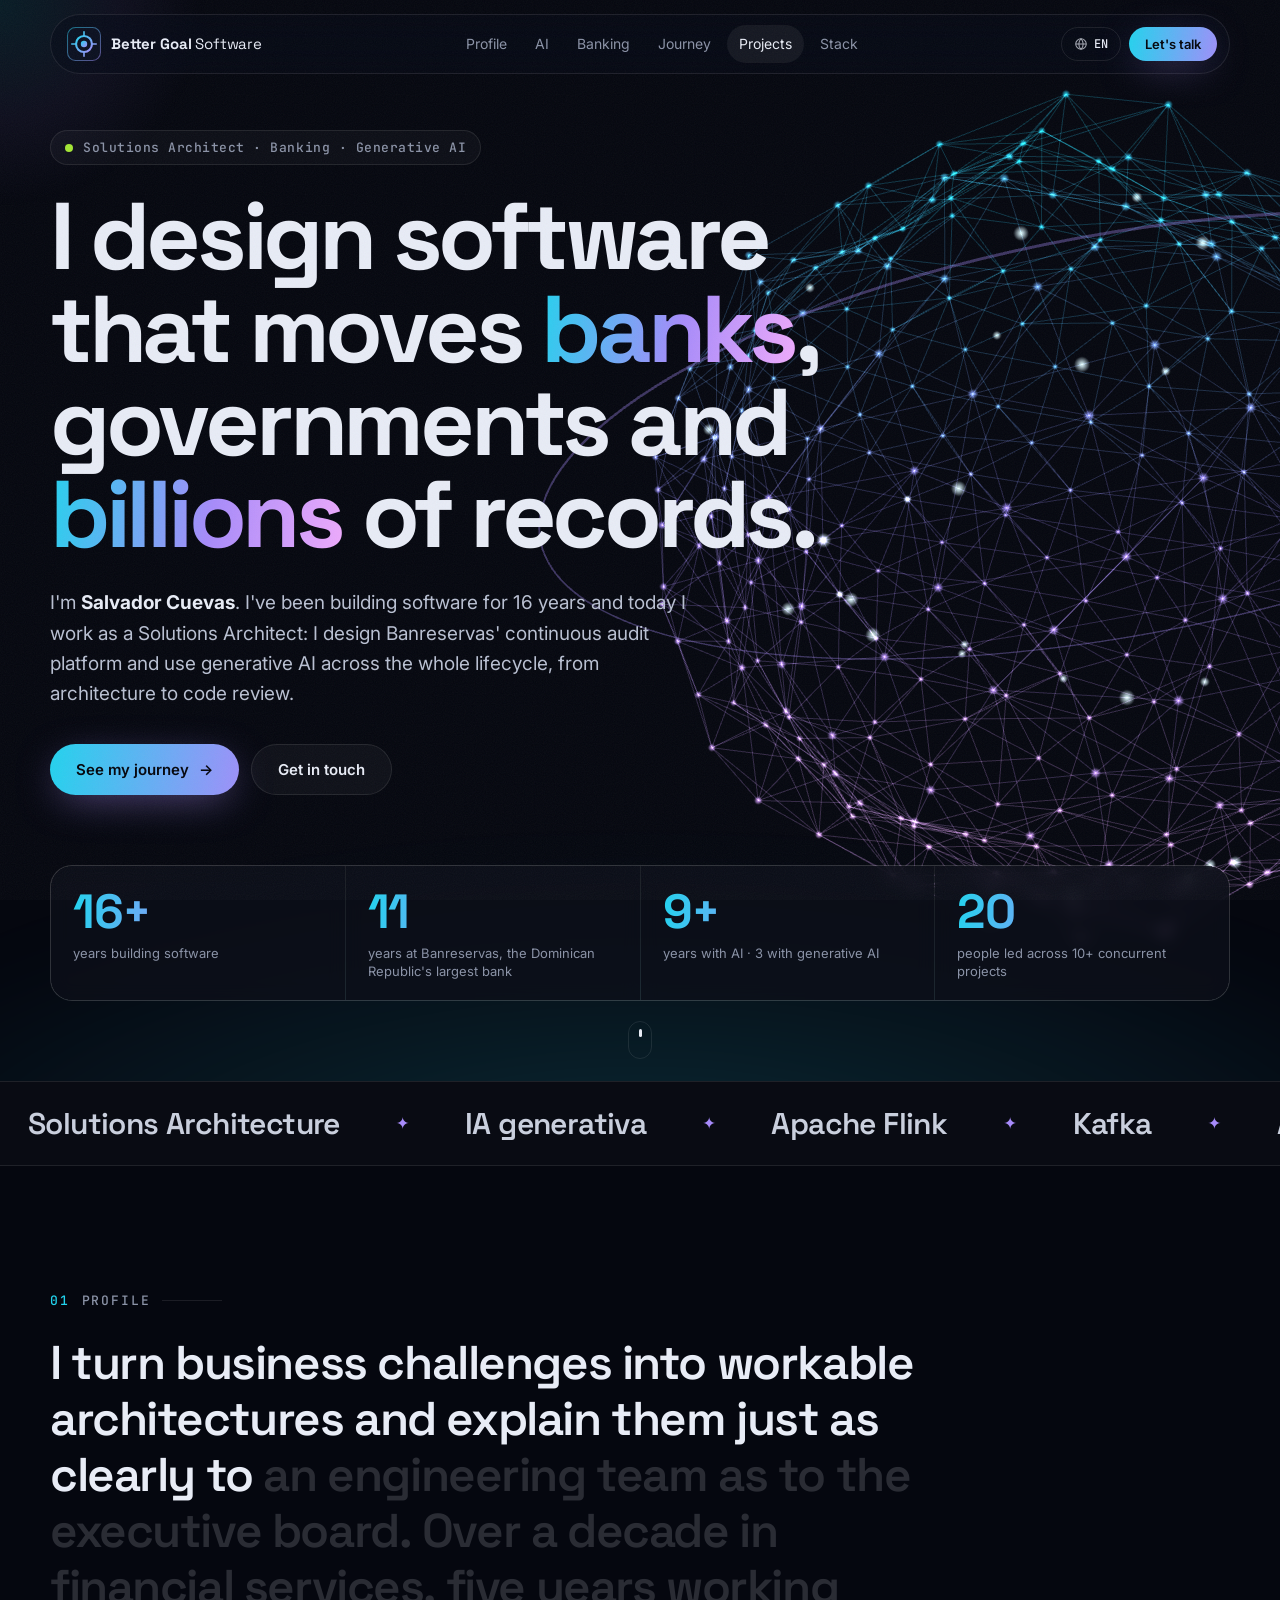
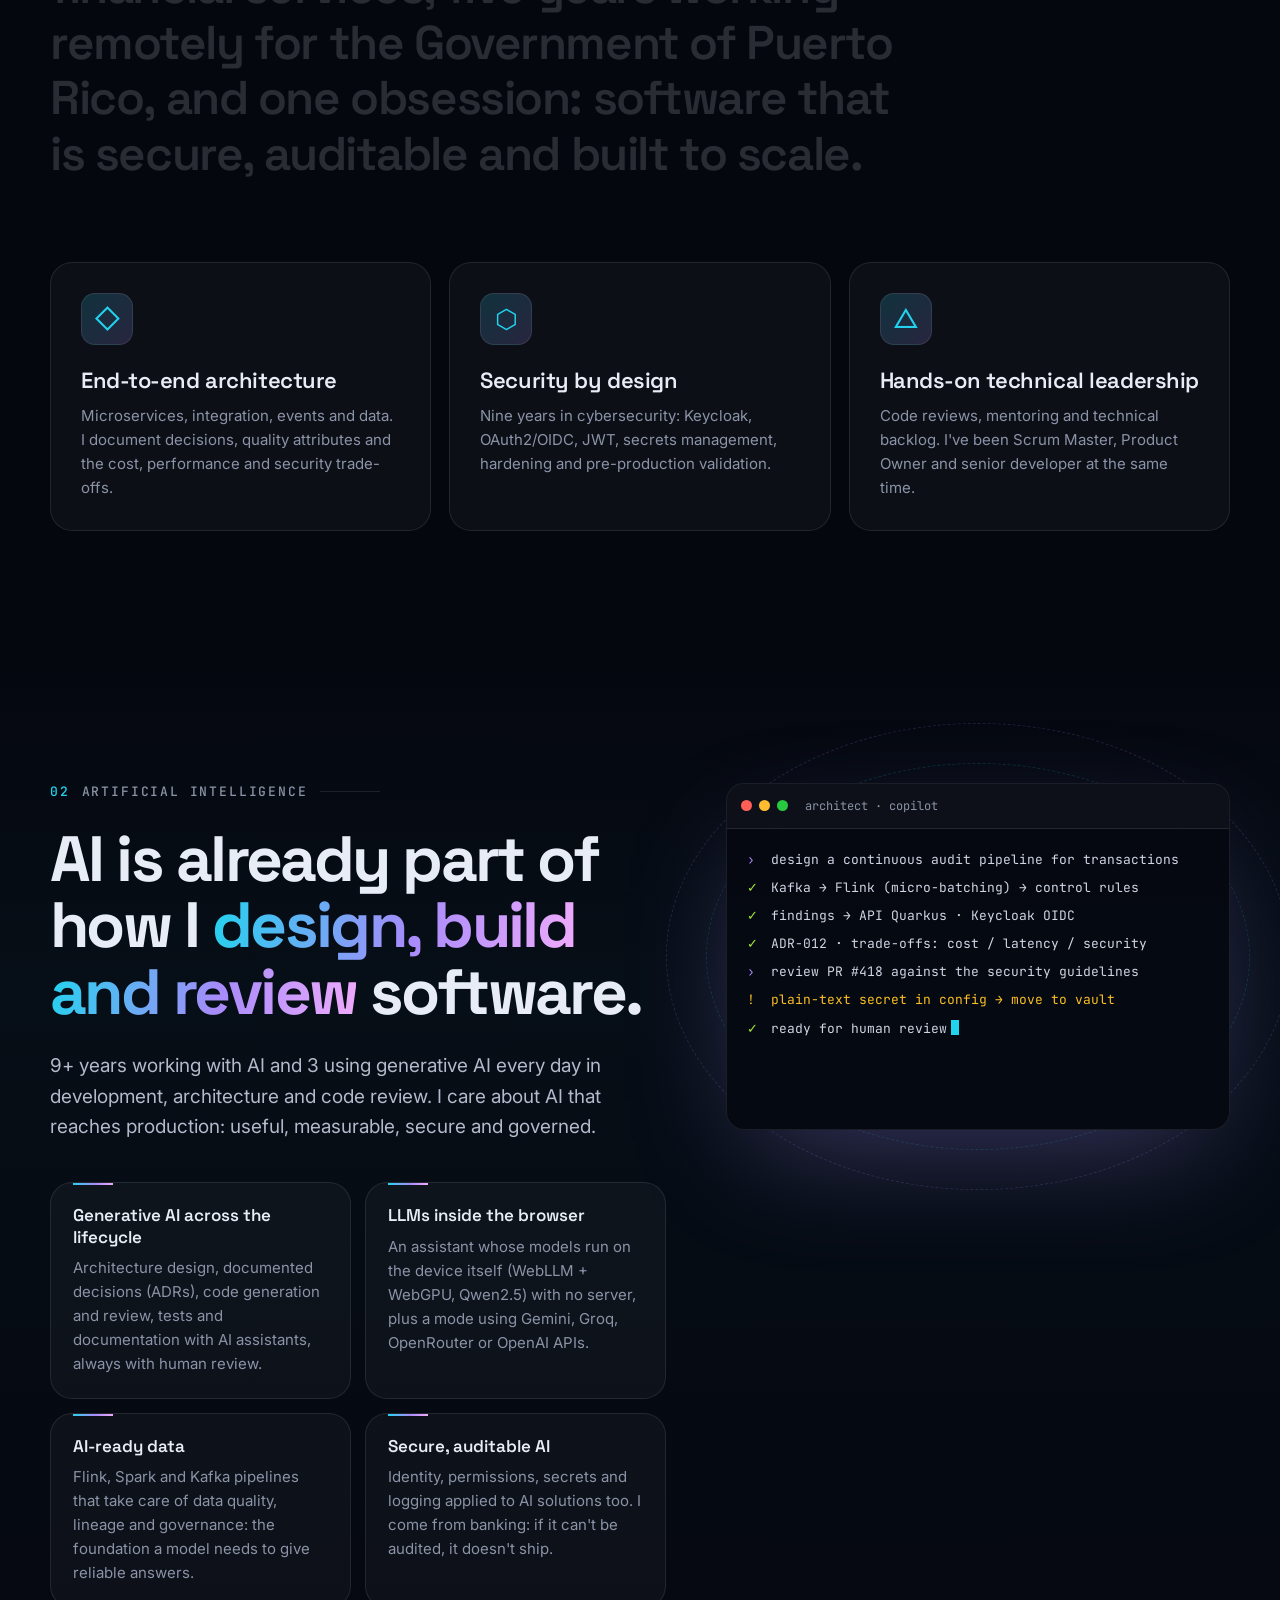
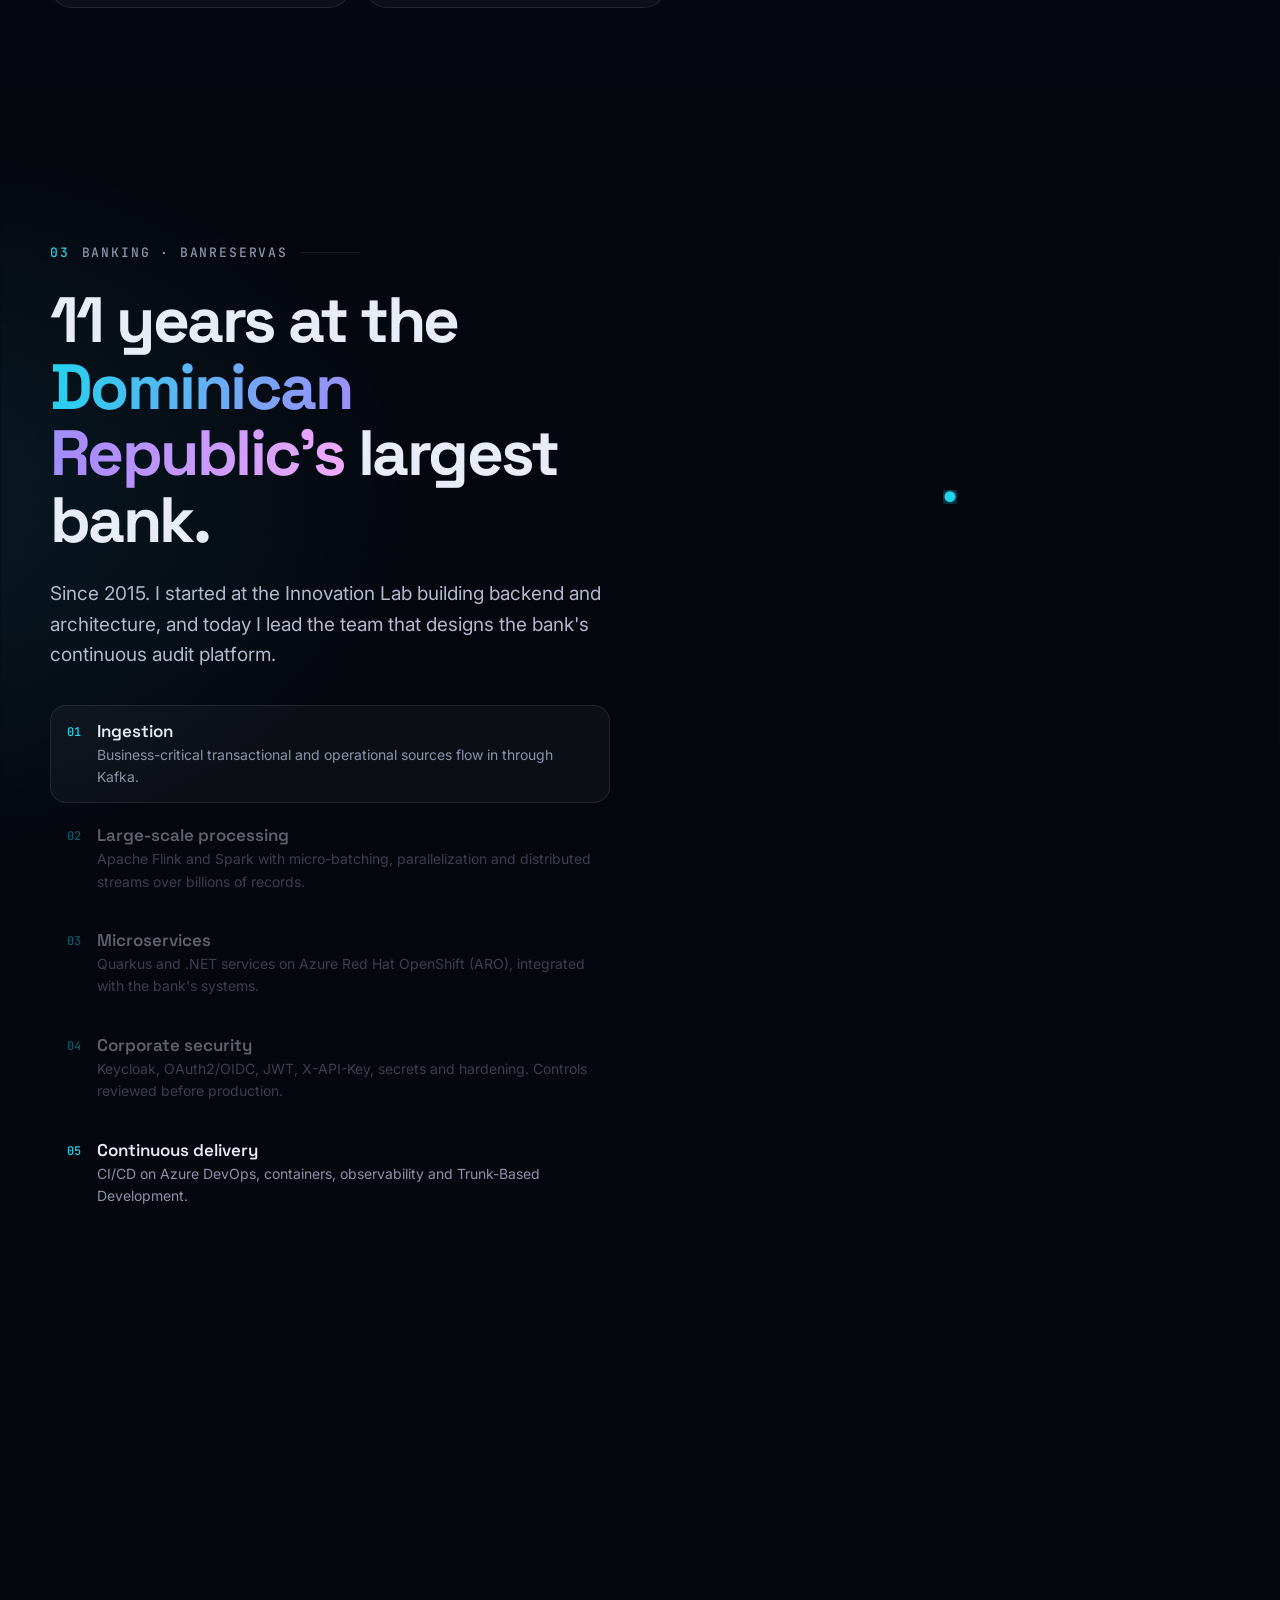
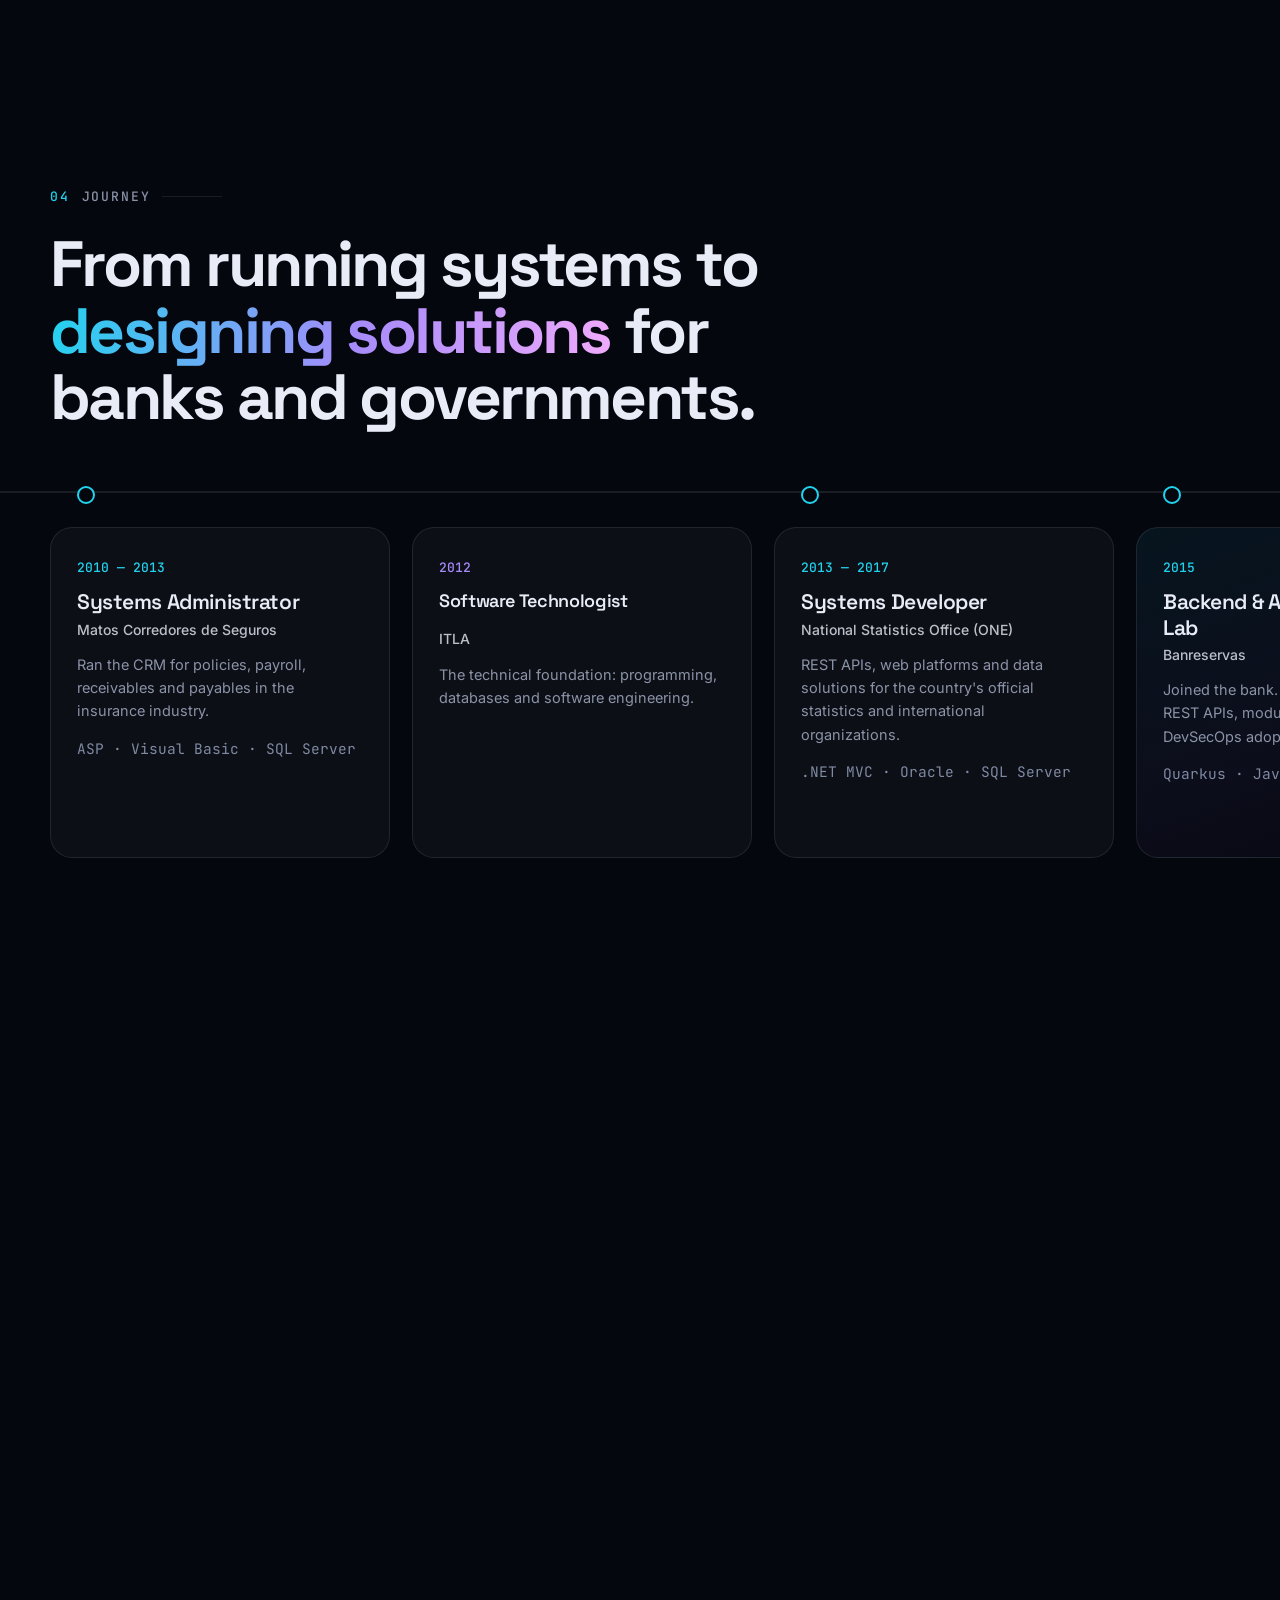
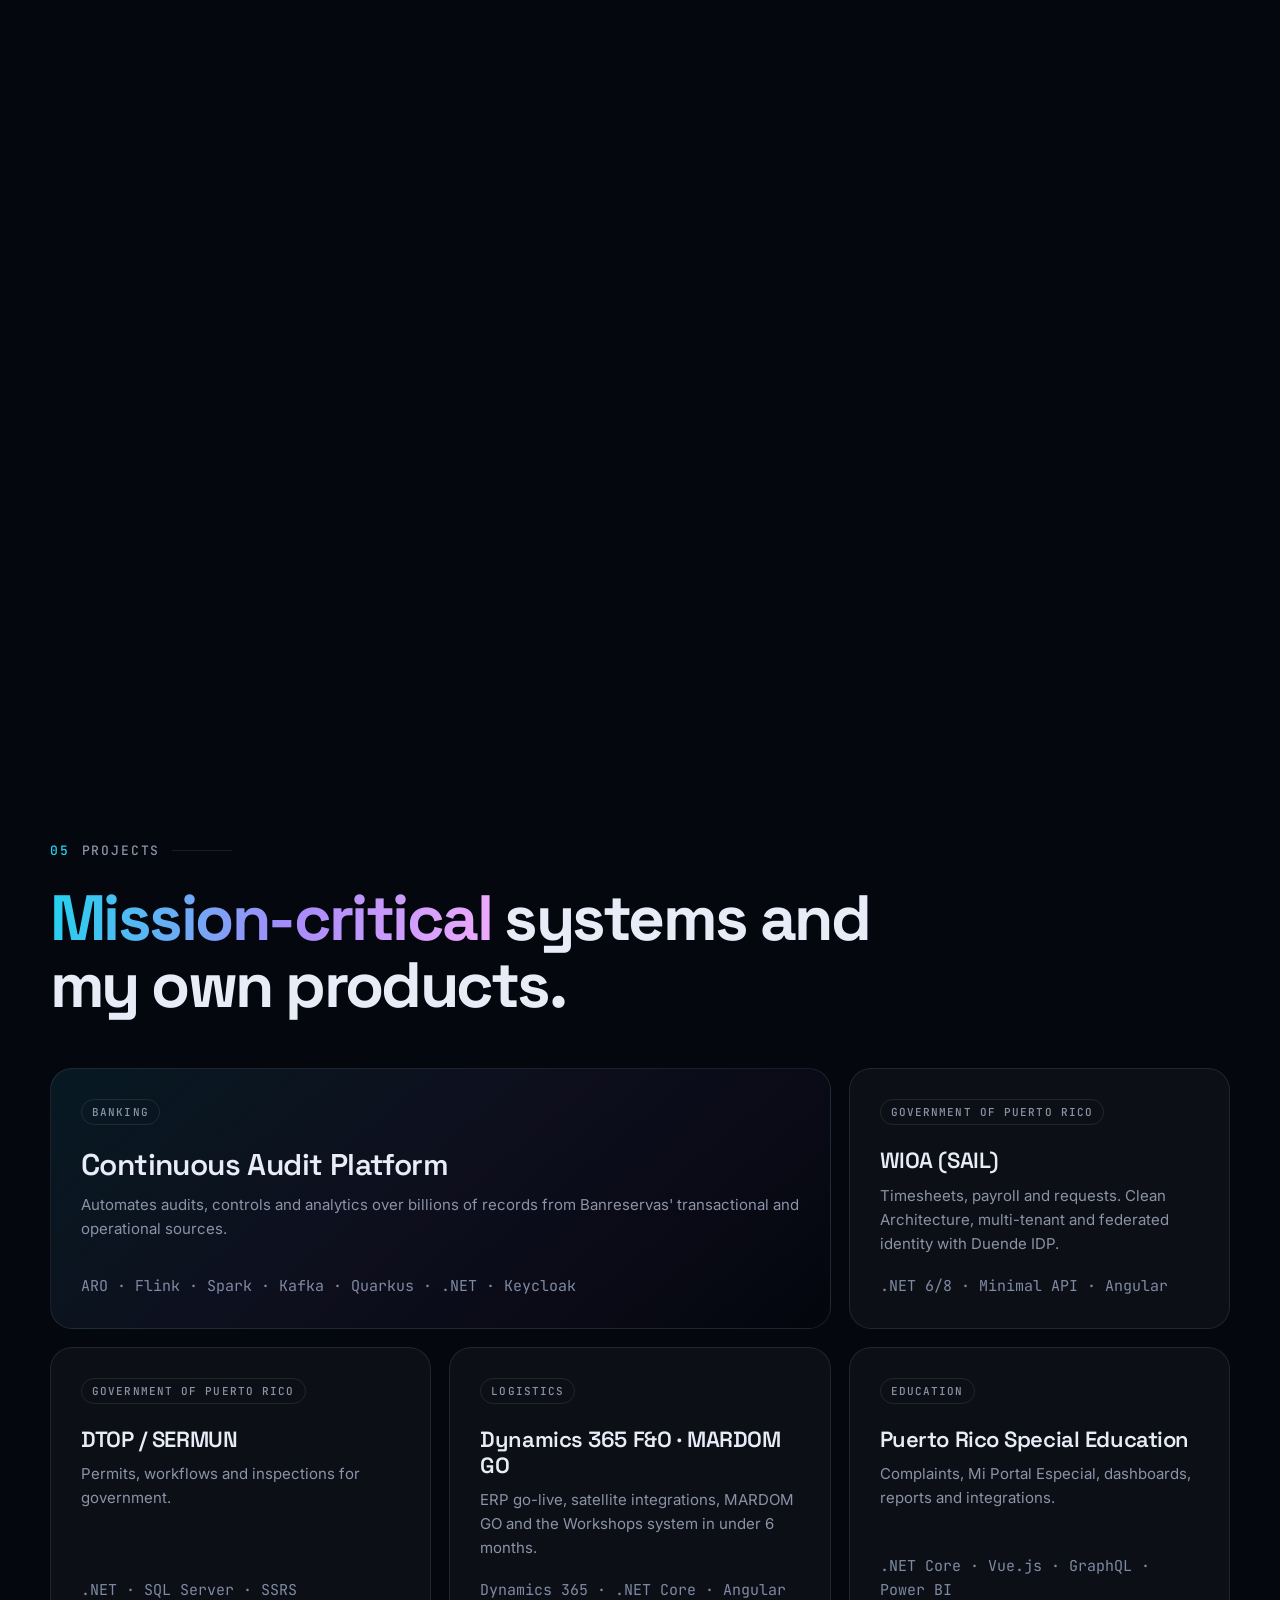
==== commit f88c7fa1: "Portafolio: 16 años de experiencia (desde 2010) en los seis idiomas y en la imagen para redes Co-Aut" ====
--- a/index.html
+++ b/index.html
@@ -4,14 +4,14 @@
 <meta charset="utf-8">
 <meta name="viewport" content="width=device-width, initial-scale=1, viewport-fit=cover">
 <title>Salvador Cuevas · Solutions Architect | Better Goal Software</title>
-<meta name="description" content="Salvador Cuevas, Solutions Architect con 18 años desarrollando software: banca, IA generativa, microservicios, datos a escala y seguridad. Better Goal Software.">
+<meta name="description" content="Salvador Cuevas, Solutions Architect con 16 años desarrollando software: banca, IA generativa, microservicios, datos a escala y seguridad. Better Goal Software.">
 <meta name="theme-color" content="#05070f">
 <link rel="canonical" href="https://bettergoalsoftware.com/">
 <meta property="og:type" content="website">
 <meta property="og:url" content="https://bettergoalsoftware.com/">
 <meta property="og:title" content="Salvador Cuevas · Solutions Architect">
-<meta property="og:description" content="18 años de software, 11 en banca. Arquitectura de soluciones, IA generativa y datos a escala.">
-<meta property="og:image" content="https://bettergoalsoftware.com/assets/img/og.png">
+<meta property="og:description" content="16 años de software, 11 en banca. Arquitectura de soluciones, IA generativa y datos a escala.">
+<meta property="og:image" content="https://bettergoalsoftware.com/assets/img/og.png?v=2">
 <meta name="twitter:card" content="summary_large_image">
 <link rel="icon" href="assets/img/logo.svg" type="image/svg+xml">
 <link rel="preconnect" href="https://fonts.googleapis.com">
@@ -93,14 +93,14 @@
     <div class="wrap hero-inner">
       <p class="eyebrow reveal-up"><span class="dot"></span><span data-i18n="hero.eyebrow">Solutions Architect · Banca · IA generativa</span></p>
       <h1 class="hero-title split" data-i18n-html="hero.title">Diseño software que mueve <em>bancos</em>, gobiernos y <em>miles de millones</em> de datos.</h1>
-      <p class="hero-sub reveal-up" data-i18n-html="hero.sub">Soy <b>Salvador Cuevas</b>. Llevo 18 años desarrollando software y hoy trabajo como Solutions Architect: diseño la plataforma de auditoría continua de Banreservas y uso IA generativa en todo el ciclo, de la arquitectura al code review.</p>
+      <p class="hero-sub reveal-up" data-i18n-html="hero.sub">Soy <b>Salvador Cuevas</b>. Llevo 16 años desarrollando software y hoy trabajo como Solutions Architect: diseño la plataforma de auditoría continua de Banreservas y uso IA generativa en todo el ciclo, de la arquitectura al code review.</p>
       <div class="hero-cta reveal-up">
         <a class="btn magnetic" href="#trayectoria"><span data-i18n="hero.cta1">Ver mi trayectoria</span> <i>→</i></a>
         <a class="btn btn-ghost magnetic" href="#contacto" data-i18n="hero.cta2">Contactar</a>
       </div>
     </div>
     <div class="wrap stats">
-      <div class="stat"><b><span class="count" data-to="18">18</span>+</b><span data-i18n="stat.years">años desarrollando software</span></div>
+      <div class="stat"><b><span class="count" data-to="16">16</span>+</b><span data-i18n="stat.years">años desarrollando software</span></div>
       <div class="stat"><b><span class="count" data-to="11">11</span></b><span data-i18n="stat.bank">años en Banreservas, el banco más grande de R.D.</span></div>
       <div class="stat"><b><span class="count" data-to="9">9</span>+</b><span data-i18n="stat.ai">años con IA · 3 con IA generativa</span></div>
       <div class="stat"><b><span class="count" data-to="20">20</span></b><span data-i18n="stat.team">personas lideradas en 10+ proyectos a la vez</span></div>
@@ -458,7 +458,7 @@
 <script src="assets/vendor/ScrollTrigger.min.js" defer></script>
 <script src="assets/vendor/SplitText.min.js" defer></script>
 <script src="assets/vendor/lenis.min.js" defer></script>
-<script src="assets/js/i18n.js?v=2" defer></script>
+<script src="assets/js/i18n.js?v=3" defer></script>
 <script src="assets/js/site.js?v=2" defer></script>
 </body>
 </html>
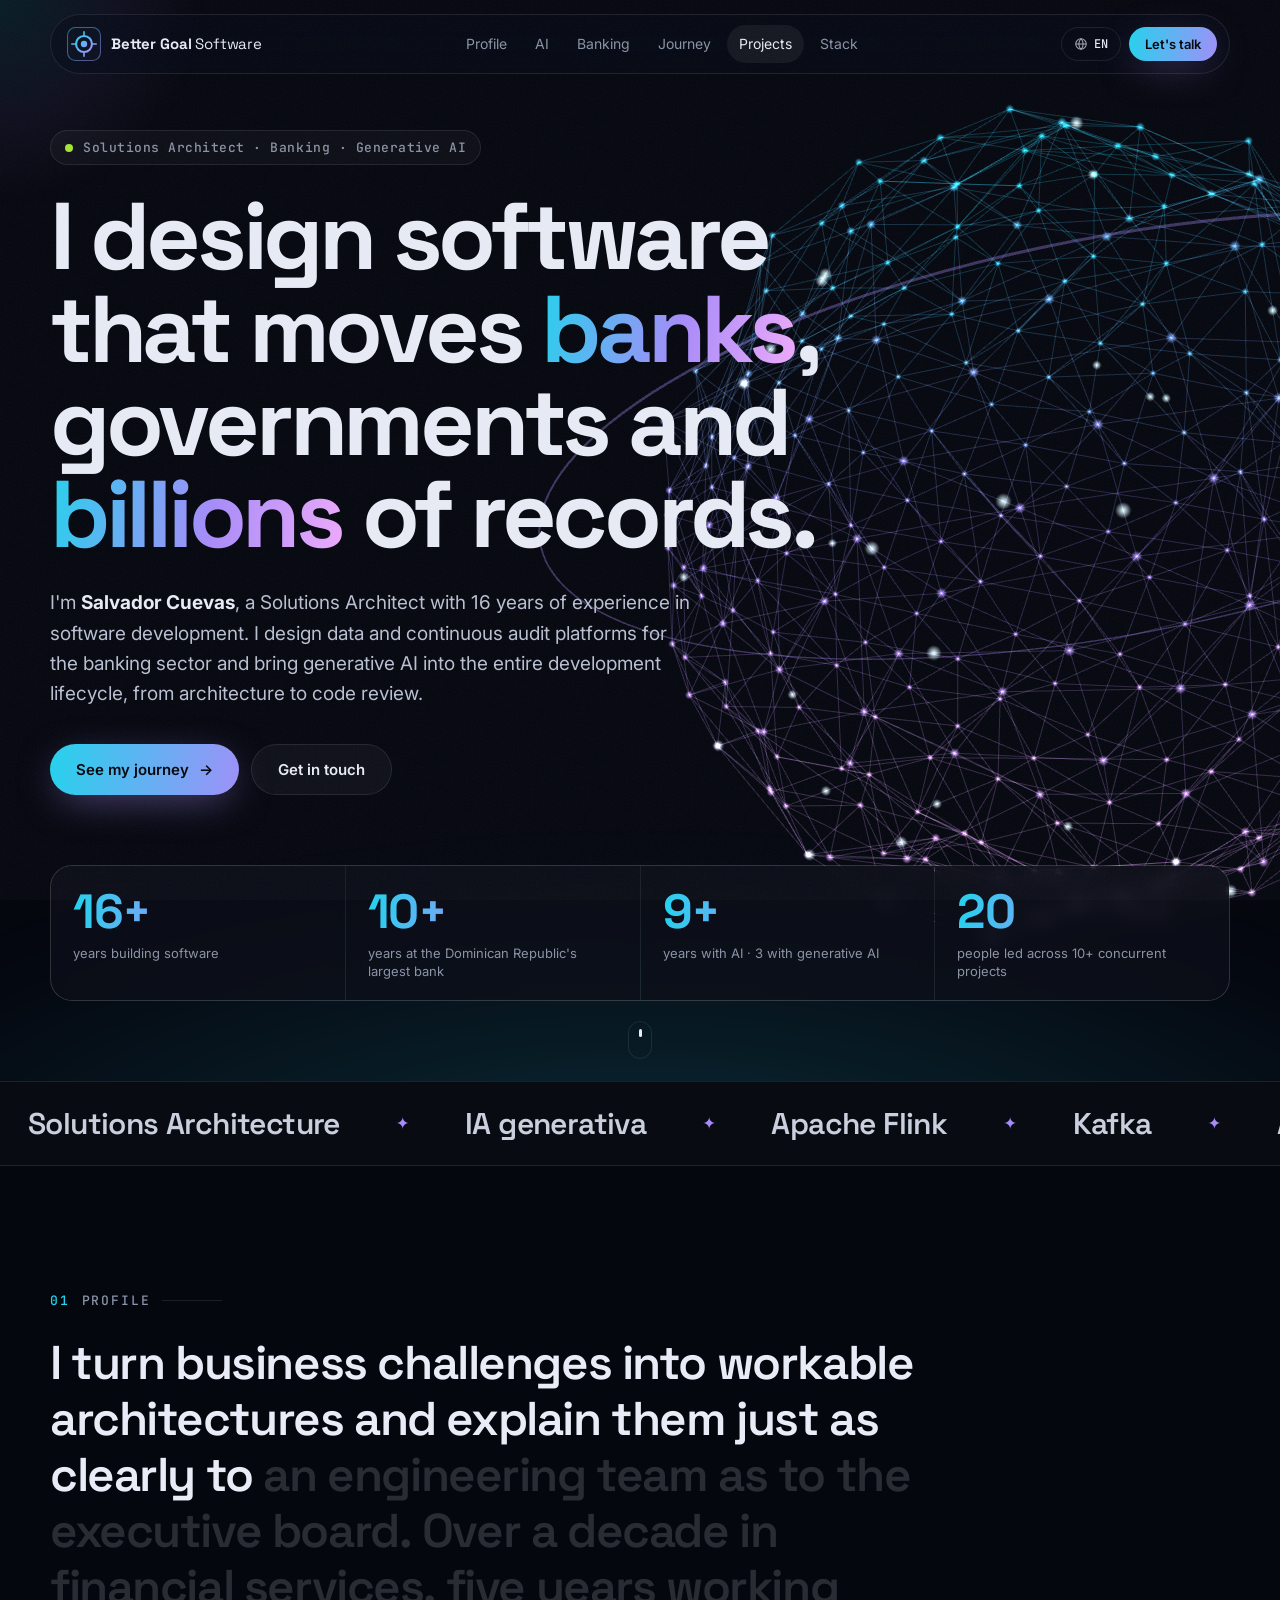
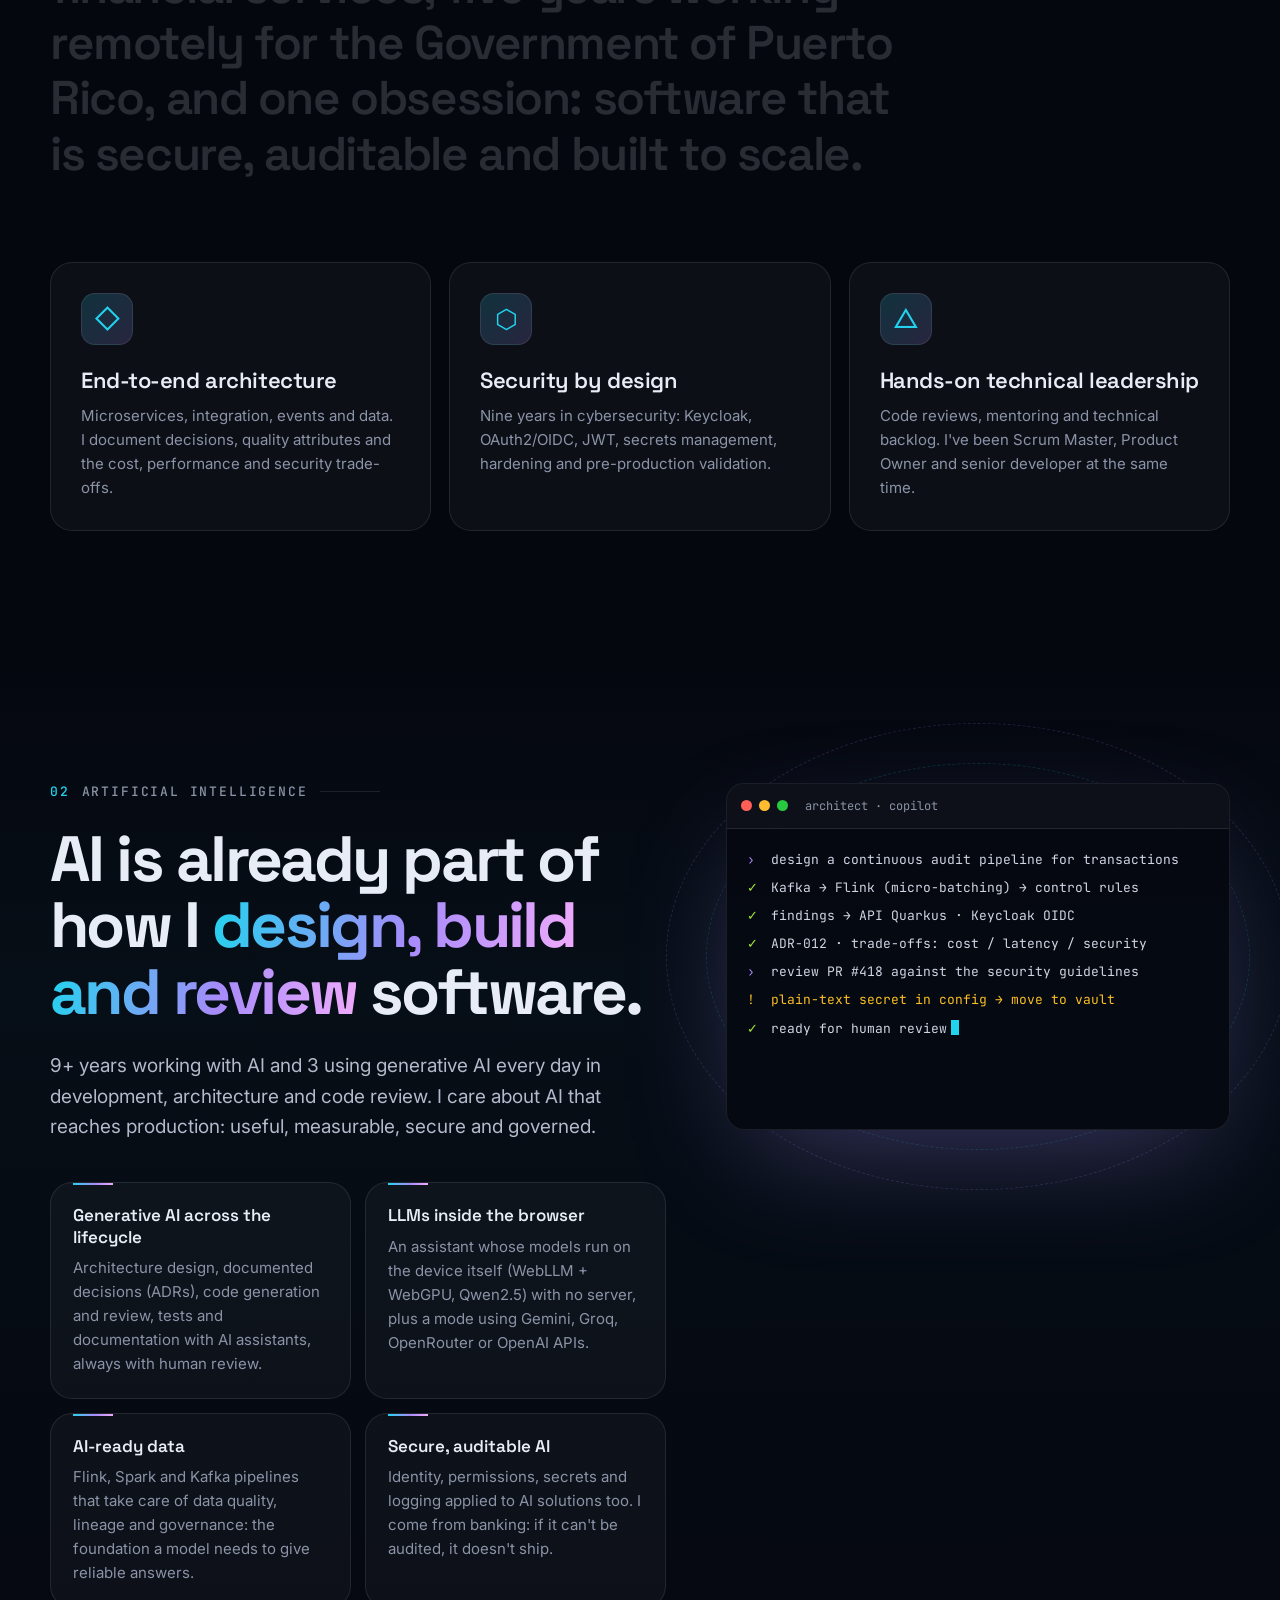
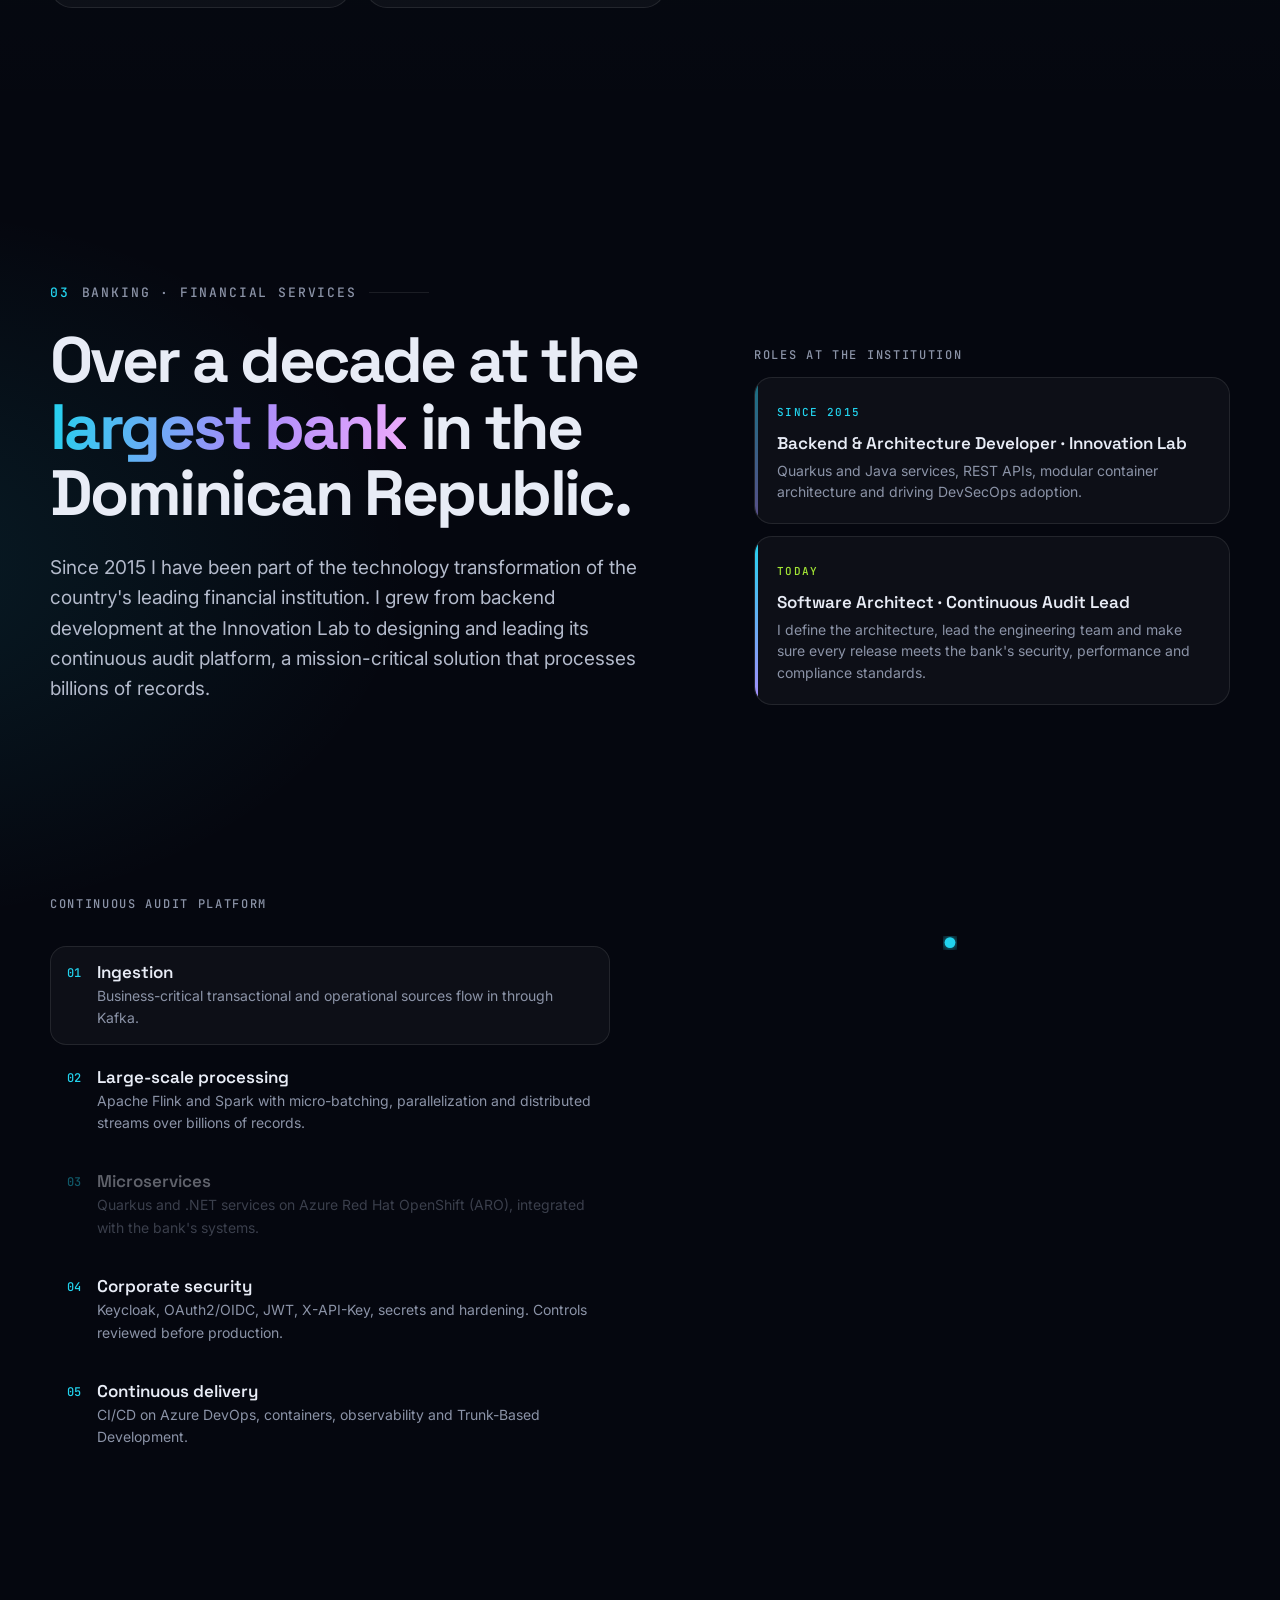
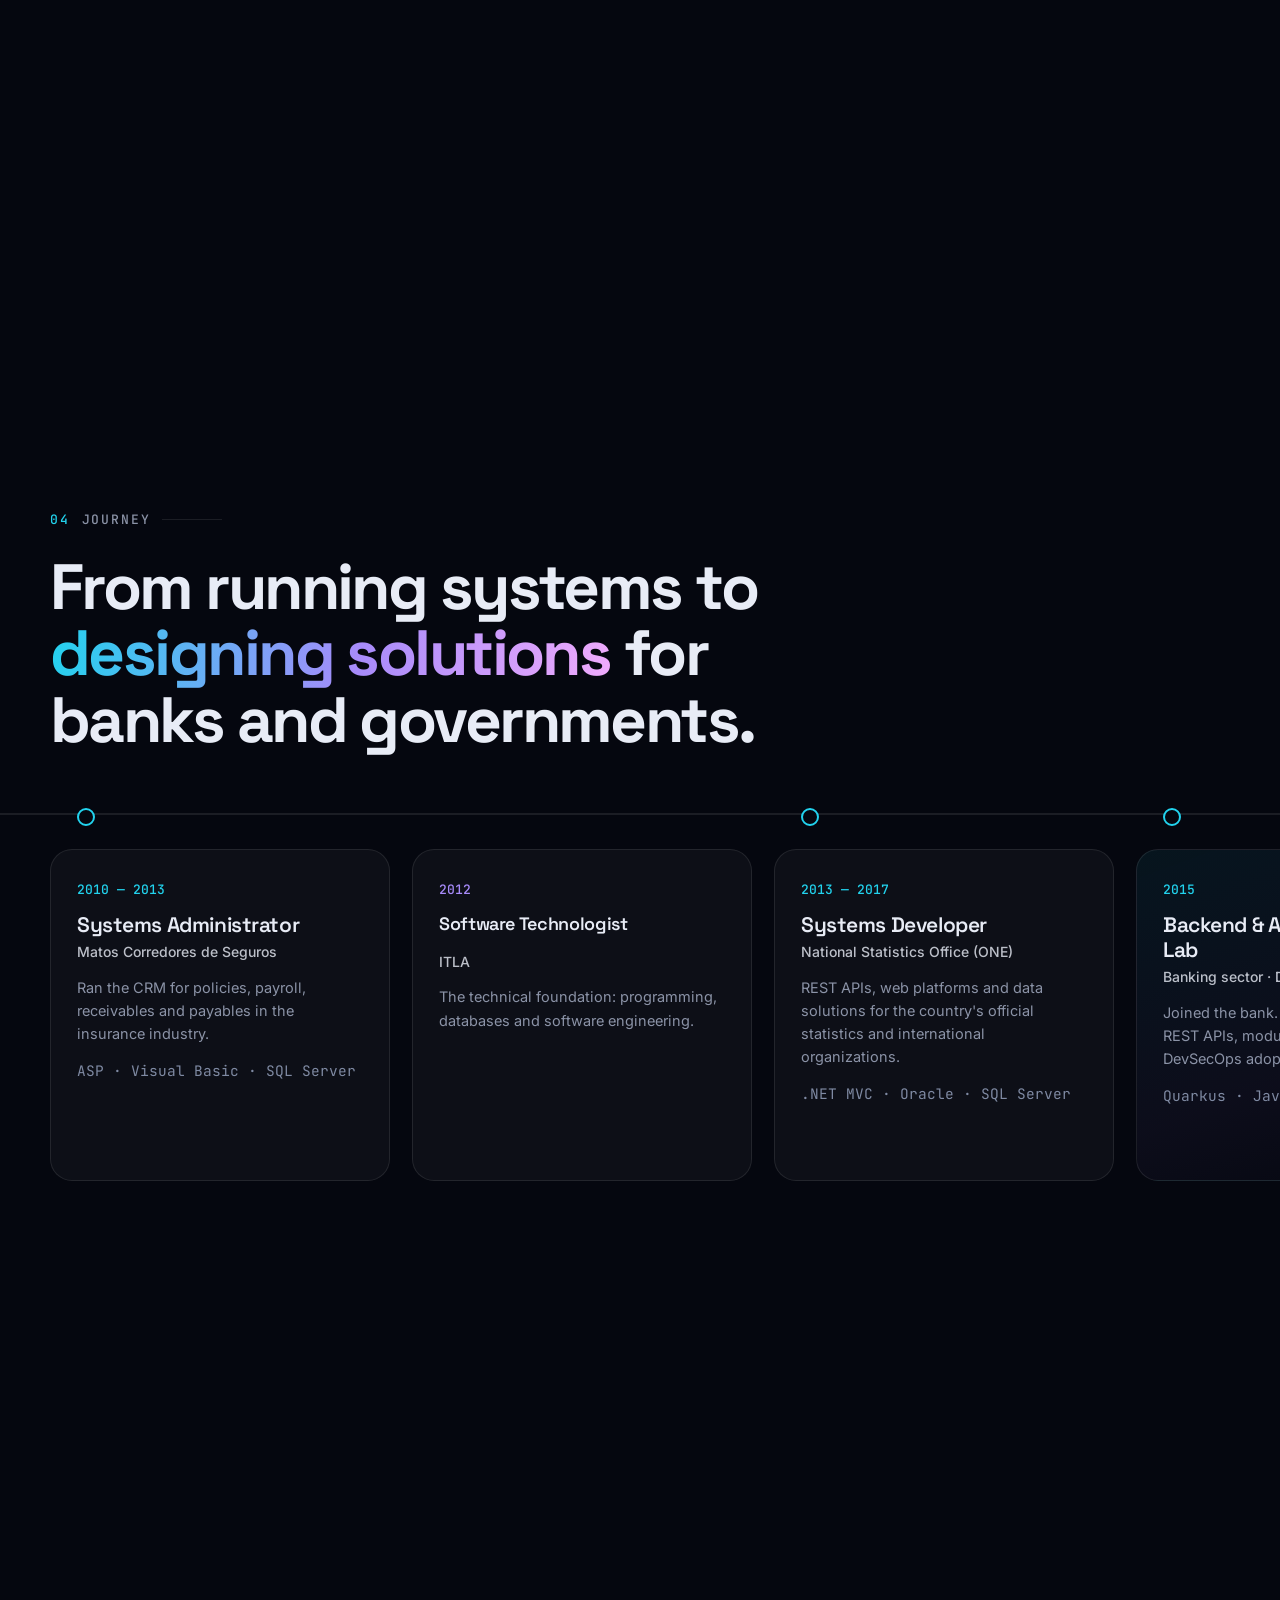
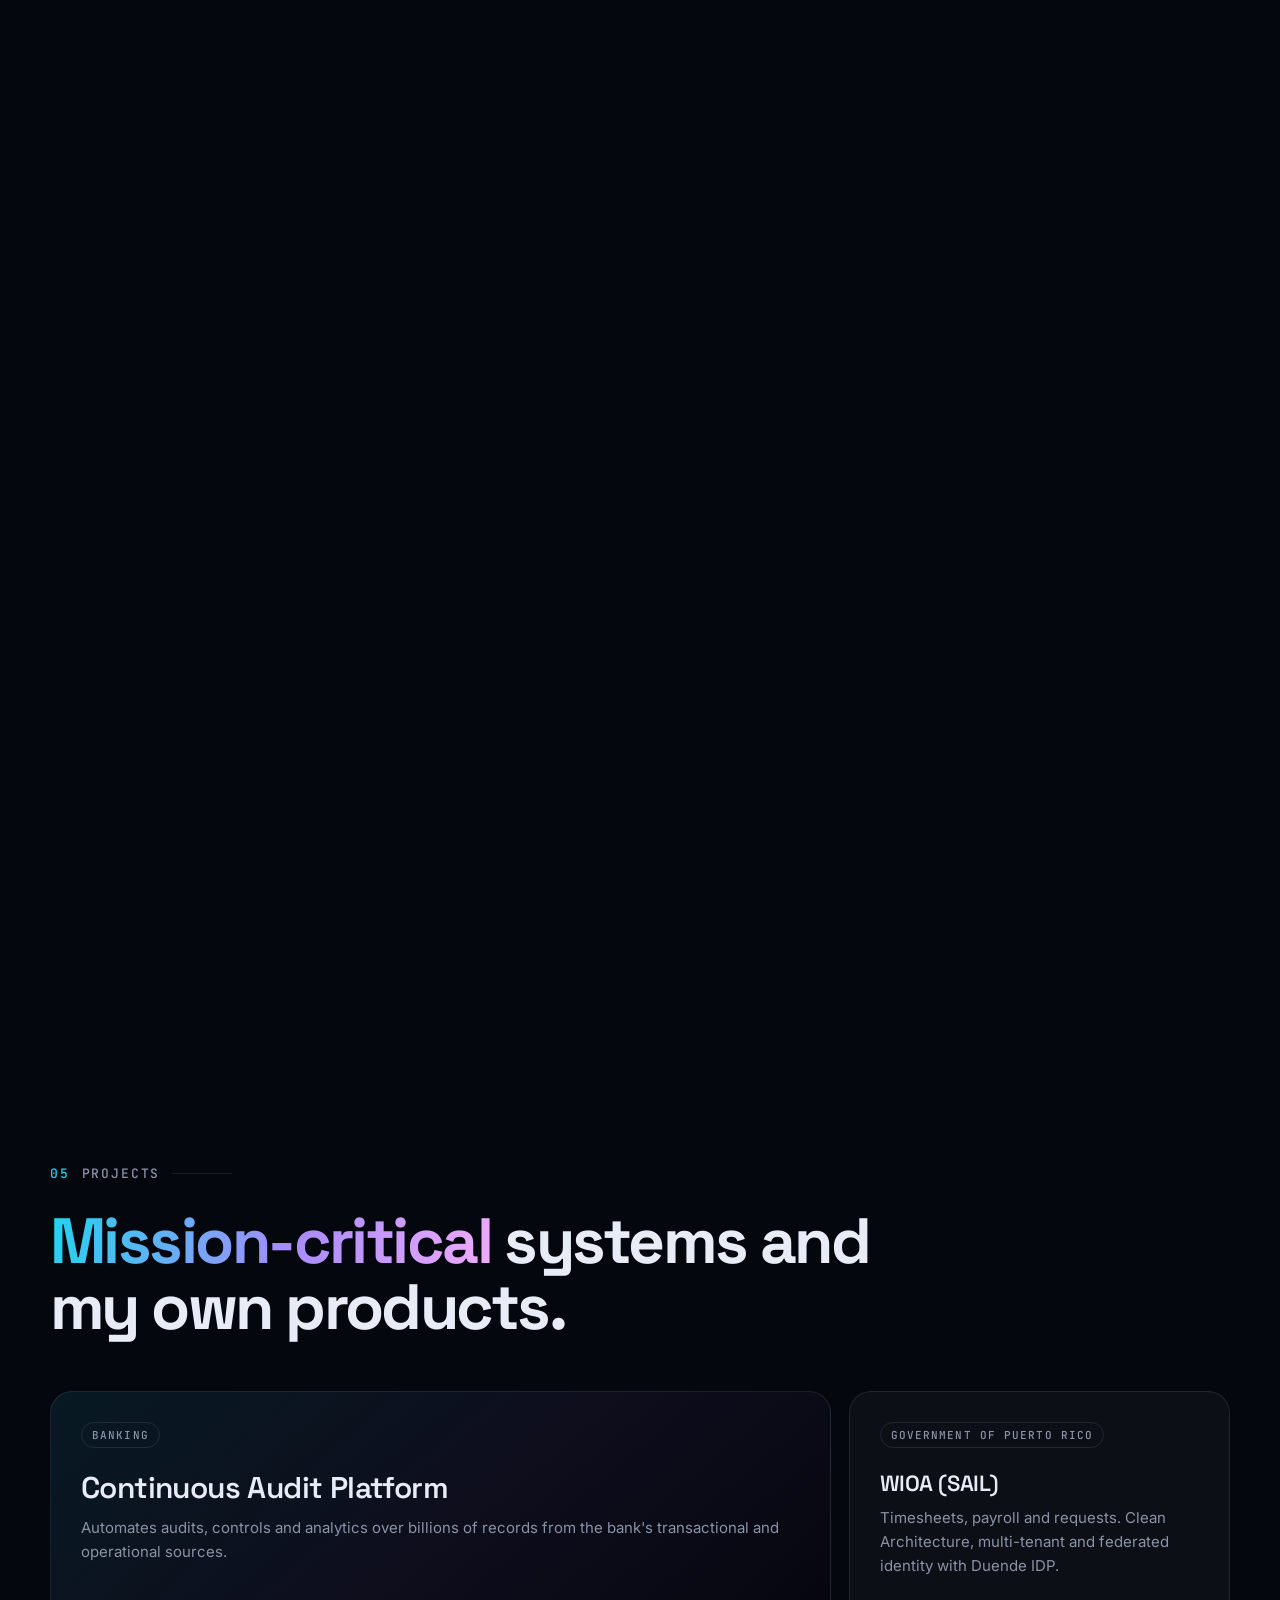
==== commit b53a97c3: "Portafolio: sección de banca sin nombre de la empresa, con roles y texto más profesional - "Más de u" ====
--- a/index.html
+++ b/index.html
@@ -10,15 +10,15 @@
 <meta property="og:type" content="website">
 <meta property="og:url" content="https://bettergoalsoftware.com/">
 <meta property="og:title" content="Salvador Cuevas · Solutions Architect">
-<meta property="og:description" content="16 años de software, 11 en banca. Arquitectura de soluciones, IA generativa y datos a escala.">
-<meta property="og:image" content="https://bettergoalsoftware.com/assets/img/og.png?v=2">
+<meta property="og:description" content="16 años de software, más de una década en banca. Arquitectura de soluciones, IA generativa y datos a escala.">
+<meta property="og:image" content="https://bettergoalsoftware.com/assets/img/og.png?v=3">
 <meta name="twitter:card" content="summary_large_image">
 <link rel="icon" href="assets/img/logo.svg" type="image/svg+xml">
 <link rel="preconnect" href="https://fonts.googleapis.com">
 <link rel="preconnect" href="https://fonts.gstatic.com" crossorigin>
 <link href="https://fonts.googleapis.com/css2?family=Inter:wght@400;500;600&family=JetBrains+Mono:wght@400;500&family=Space+Grotesk:wght@500;600;700&display=swap" rel="stylesheet">
 <link rel="stylesheet" href="assets/vendor/lenis.css">
-<link rel="stylesheet" href="assets/css/site.css?v=2">
+<link rel="stylesheet" href="assets/css/site.css?v=4">
 <link rel="alternate" hreflang="es" href="https://bettergoalsoftware.com/?lang=es">
 <link rel="alternate" hreflang="en" href="https://bettergoalsoftware.com/?lang=en">
 <link rel="alternate" hreflang="pt" href="https://bettergoalsoftware.com/?lang=pt">
@@ -93,7 +93,7 @@
     <div class="wrap hero-inner">
       <p class="eyebrow reveal-up"><span class="dot"></span><span data-i18n="hero.eyebrow">Solutions Architect · Banca · IA generativa</span></p>
       <h1 class="hero-title split" data-i18n-html="hero.title">Diseño software que mueve <em>bancos</em>, gobiernos y <em>miles de millones</em> de datos.</h1>
-      <p class="hero-sub reveal-up" data-i18n-html="hero.sub">Soy <b>Salvador Cuevas</b>. Llevo 16 años desarrollando software y hoy trabajo como Solutions Architect: diseño la plataforma de auditoría continua de Banreservas y uso IA generativa en todo el ciclo, de la arquitectura al code review.</p>
+      <p class="hero-sub reveal-up" data-i18n-html="hero.sub">Soy <b>Salvador Cuevas</b>, Solutions Architect con 16 años de experiencia en desarrollo de software. Diseño plataformas de datos y auditoría continua para el sector bancario e integro IA generativa en todo el ciclo de desarrollo, de la arquitectura al code review.</p>
       <div class="hero-cta reveal-up">
         <a class="btn magnetic" href="#trayectoria"><span data-i18n="hero.cta1">Ver mi trayectoria</span> <i>→</i></a>
         <a class="btn btn-ghost magnetic" href="#contacto" data-i18n="hero.cta2">Contactar</a>
@@ -101,7 +101,7 @@
     </div>
     <div class="wrap stats">
       <div class="stat"><b><span class="count" data-to="16">16</span>+</b><span data-i18n="stat.years">años desarrollando software</span></div>
-      <div class="stat"><b><span class="count" data-to="11">11</span></b><span data-i18n="stat.bank">años en Banreservas, el banco más grande de R.D.</span></div>
+      <div class="stat"><b><span class="count" data-to="10">10</span>+</b><span data-i18n="stat.bank">años en el banco más grande de R.D.</span></div>
       <div class="stat"><b><span class="count" data-to="9">9</span>+</b><span data-i18n="stat.ai">años con IA · 3 con IA generativa</span></div>
       <div class="stat"><b><span class="count" data-to="20">20</span></b><span data-i18n="stat.team">personas lideradas en 10+ proyectos a la vez</span></div>
     </div>
@@ -186,12 +186,32 @@
 
   <!-- BANCA -->
   <section id="banca" class="section section-bank">
+    <div class="wrap bank-intro">
+      <div class="bank-head">
+        <p class="kicker"><span>03</span> <span data-i18n="bank.kicker">Banca · Sector financiero</span></p>
+        <h2 class="h2 split" data-i18n-html="bank.title">Más de una década en el <em>banco más grande</em> de República Dominicana.</h2>
+        <p class="lead reveal-up" data-i18n="bank.lead">Desde 2015 contribuyo a la transformación tecnológica de la principal entidad financiera del país. Evolucioné del desarrollo backend en el Laboratorio de Innovación al diseño y liderazgo de su plataforma de auditoría continua, una solución crítica que procesa miles de millones de registros.</p>
+      </div>
+      <div class="bank-side">
+        <p class="bank-roles-title" data-i18n="bank.roles">Roles en la institución</p>
+        <div class="bank-roles">
+          <article class="role reveal-card">
+            <span class="role-when" data-i18n="bank.r1.w">Desde 2015</span>
+            <h3 data-i18n="bank.r1.t">Desarrollador Backend y Arquitectura · Laboratorio de Innovación</h3>
+            <p data-i18n="bank.r1.d">Servicios en Quarkus y Java, APIs REST, arquitectura modular en contenedores e impulso a la adopción de DevSecOps.</p>
+          </article>
+          <article class="role now reveal-card">
+            <span class="role-when" data-i18n="bank.r2.w">Actualidad</span>
+            <h3 data-i18n="bank.r2.t">Arquitecto de Software · Líder de Auditoría Continua</h3>
+            <p data-i18n="bank.r2.d">Defino la arquitectura, lidero al equipo técnico y aseguro que cada entrega cumpla los estándares de seguridad, rendimiento y cumplimiento del banco.</p>
+          </article>
+        </div>
+      </div>
+    </div>
     <div class="bank-pin">
       <div class="wrap bank-grid">
         <div class="bank-copy">
-          <p class="kicker"><span>03</span> <span data-i18n="bank.kicker">Banca · Banreservas</span></p>
-          <h2 class="h2" data-i18n-html="bank.title">11 años en el banco más grande de <em>República Dominicana</em>.</h2>
-          <p class="lead" data-i18n="bank.lead">Desde 2015. Empecé en el Laboratorio de Innovación construyendo backend y arquitectura, y hoy lidero el equipo que diseña la plataforma de auditoría continua del banco.</p>
+          <p class="bank-roles-title" data-i18n="pr.p1.t">Plataforma de Auditoría Continua</p>
           <ol class="bank-steps">
             <li class="is-active"><b>01</b><div><h3 data-i18n="bank.s1.t">Ingesta</h3><p data-i18n="bank.s1.d">Fuentes transaccionales y operativas de alta criticidad entran por Kafka.</p></div></li>
             <li><b>02</b><div><h3 data-i18n="bank.s2.t">Procesamiento masivo</h3><p data-i18n="bank.s2.d">Apache Flink y Spark con micro-batching, paralelización y flujos distribuidos sobre miles de millones de registros.</p></div></li>
@@ -269,7 +289,7 @@
         <article class="tl-item big">
           <time>2015</time>
           <h3 data-i18n="tl.lab.r">Backend y Arquitectura · Laboratorio de Innovación</h3>
-          <p class="org">Banreservas</p>
+          <p class="org" data-i18n="tl.bank.o">Sector bancario · R.D.</p>
           <p data-i18n="tl.lab.d">Entro al banco. Servicios Quarkus y Java, APIs REST, arquitectura modular en contenedores y adopción de DevSecOps.</p>
           <p class="tags">Quarkus · Java · OpenShift · OAuth2</p>
         </article>
@@ -316,7 +336,7 @@
         <article class="tl-item big now">
           <time data-i18n="tl.br.t">Hoy</time>
           <h3 data-i18n="tl.br.r">Arquitecto de Software · Auditoría Continua</h3>
-          <p class="org">Banreservas</p>
+          <p class="org" data-i18n="tl.bank.o">Sector bancario · R.D.</p>
           <p data-i18n="tl.br.d">Lidero el equipo que automatiza auditorías sobre miles de millones de registros: microservicios en ARO, Flink, Spark y Kafka.</p>
           <p class="tags">ARO · Flink · Spark · Kafka · Keycloak</p>
         </article>
@@ -340,7 +360,7 @@
         <article class="project tilt reveal-card wide">
           <span class="badge" data-i18n="pr.bank">Banca</span>
           <h3 data-i18n="pr.p1.t">Plataforma de Auditoría Continua</h3>
-          <p data-i18n="pr.p1.d">Automatiza auditorías, controles y análisis sobre miles de millones de registros de fuentes transaccionales y operativas de Banreservas.</p>
+          <p data-i18n="pr.p1.d">Automatiza auditorías, controles y análisis sobre miles de millones de registros procedentes de las fuentes transaccionales y operativas del banco.</p>
           <p class="tags">ARO · Flink · Spark · Kafka · Quarkus · .NET · Keycloak</p>
         </article>
         <article class="project tilt reveal-card">
@@ -458,7 +478,7 @@
 <script src="assets/vendor/ScrollTrigger.min.js" defer></script>
 <script src="assets/vendor/SplitText.min.js" defer></script>
 <script src="assets/vendor/lenis.min.js" defer></script>
-<script src="assets/js/i18n.js?v=3" defer></script>
+<script src="assets/js/i18n.js?v=4" defer></script>
 <script src="assets/js/site.js?v=2" defer></script>
 </body>
 </html>
--- a/assets/css/site.css
+++ b/assets/css/site.css
@@ -148,6 +148,18 @@
 .bank-steps b{font:500 12px var(--m);color:var(--cy);padding-top:4px}
 .bank-steps h3{font:600 17px var(--h);margin-bottom:2px}
 .bank-steps p{font-size:14px;color:var(--mut)}
+.bank-intro{display:grid;grid-template-columns:1.15fr .85fr;gap:60px;align-items:end;padding-top:clamp(90px,12vw,150px)}
+.bank-head .h2{max-width:17ch}
+.bank-roles-title{font:500 12px var(--m);text-transform:uppercase;letter-spacing:.14em;color:var(--mut)}
+.bank-roles{display:grid;gap:12px;margin-top:14px}
+.role{position:relative;padding:20px 22px;border-radius:18px;background:var(--card);border:1px solid var(--line);overflow:hidden}
+.role::before{content:"";position:absolute;left:0;top:0;bottom:0;width:3px;background:linear-gradient(var(--cy),var(--vi));opacity:.5}
+.role.now::before{opacity:1}
+.role-when{font:500 11px var(--m);text-transform:uppercase;letter-spacing:.12em;color:var(--cy)}
+.role.now .role-when{color:var(--li)}
+.role h3{font:600 17px/1.3 var(--h);margin:8px 0 6px}
+.role p{font-size:14px;line-height:1.55;color:var(--mut)}
+.bank-copy .bank-roles-title{margin-bottom:6px}
 .arch{width:100%;height:auto;max-height:78vh;overflow:visible}
 .node rect{fill:rgba(255,255,255,.04);stroke:rgba(255,255,255,.16)}
 .node.hl rect{fill:rgba(34,211,238,.08);stroke:rgba(34,211,238,.55)}
@@ -218,7 +230,8 @@
 /* Responsive */
 @media (max-width:1020px){
   .nav-links{display:none}
-  .ai-grid,.bank-grid{grid-template-columns:1fr}
+  .ai-grid,.bank-grid,.bank-intro{grid-template-columns:1fr}
+  .bank-intro{gap:30px}
   .ai-visual{position:relative;top:0}
   .projects,.stack-grid,.edu-grid{grid-template-columns:1fr 1fr}
   .bank-diagram{max-width:520px;margin:0 auto;width:100%}
@@ -230,6 +243,7 @@
   .pillars,.ai-cards,.projects,.stack-grid,.edu-grid{grid-template-columns:1fr}
   .project.wide{grid-column:auto}
   .bank-pin{min-height:0;padding:90px 0 40px}
+
   .tl-track{flex-direction:column;width:auto;padding:30px 16px 20px 44px}
   .tl-line{left:23px;right:auto;top:30px;bottom:20px;width:2px;height:auto}
   .tl-line span{height:100%;transform-origin:50% 0}
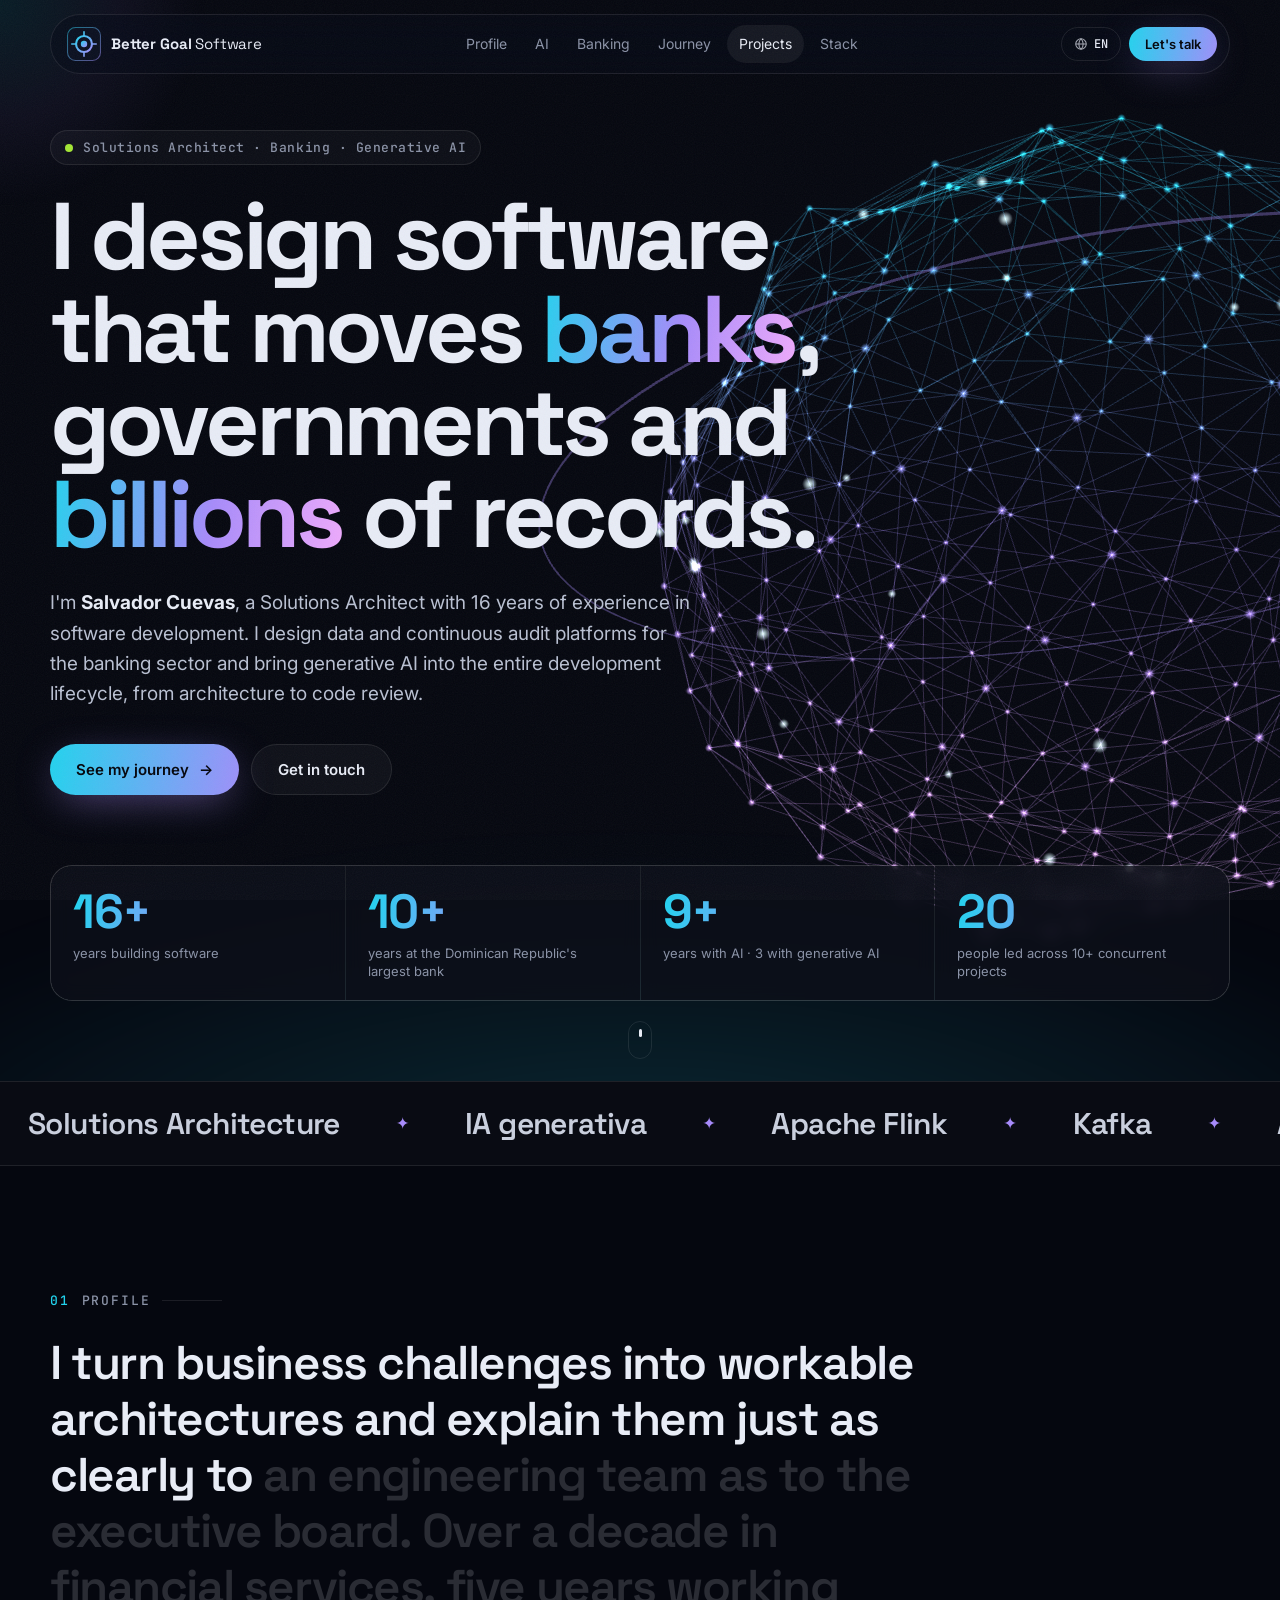
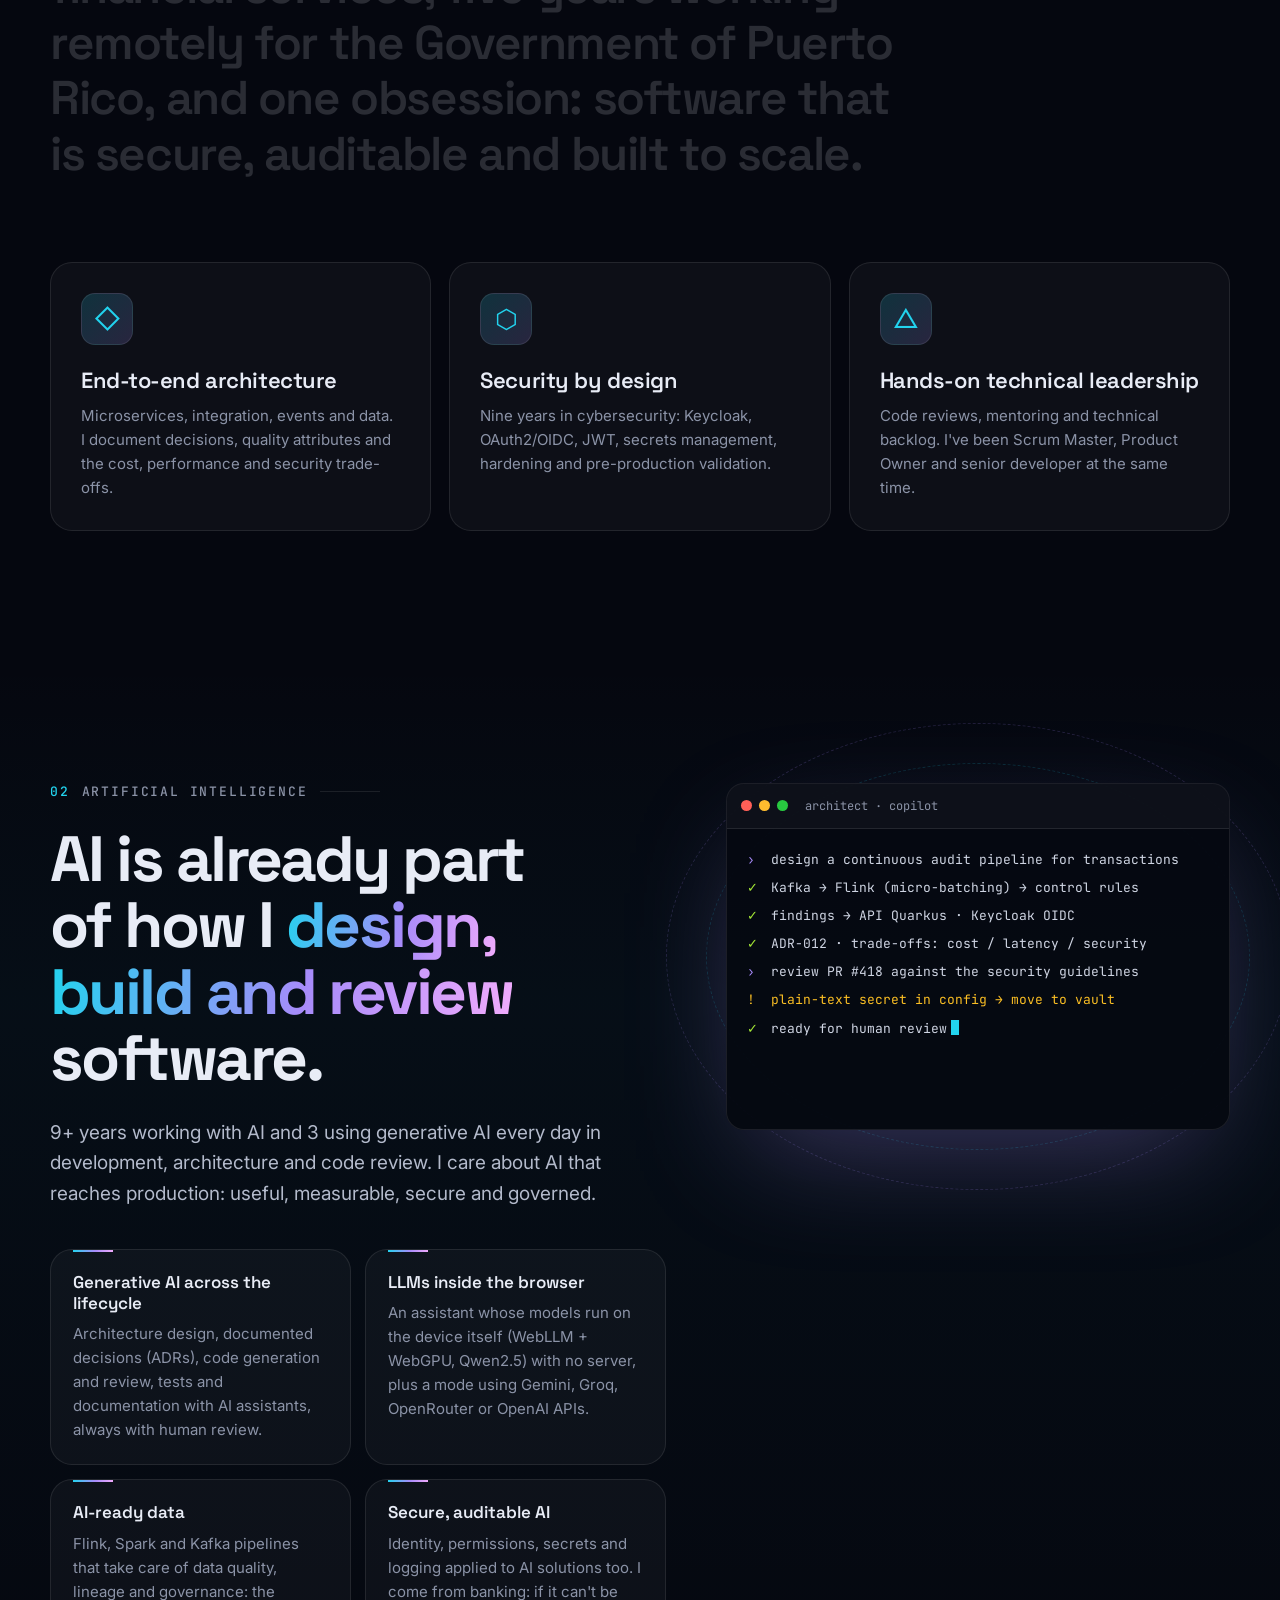
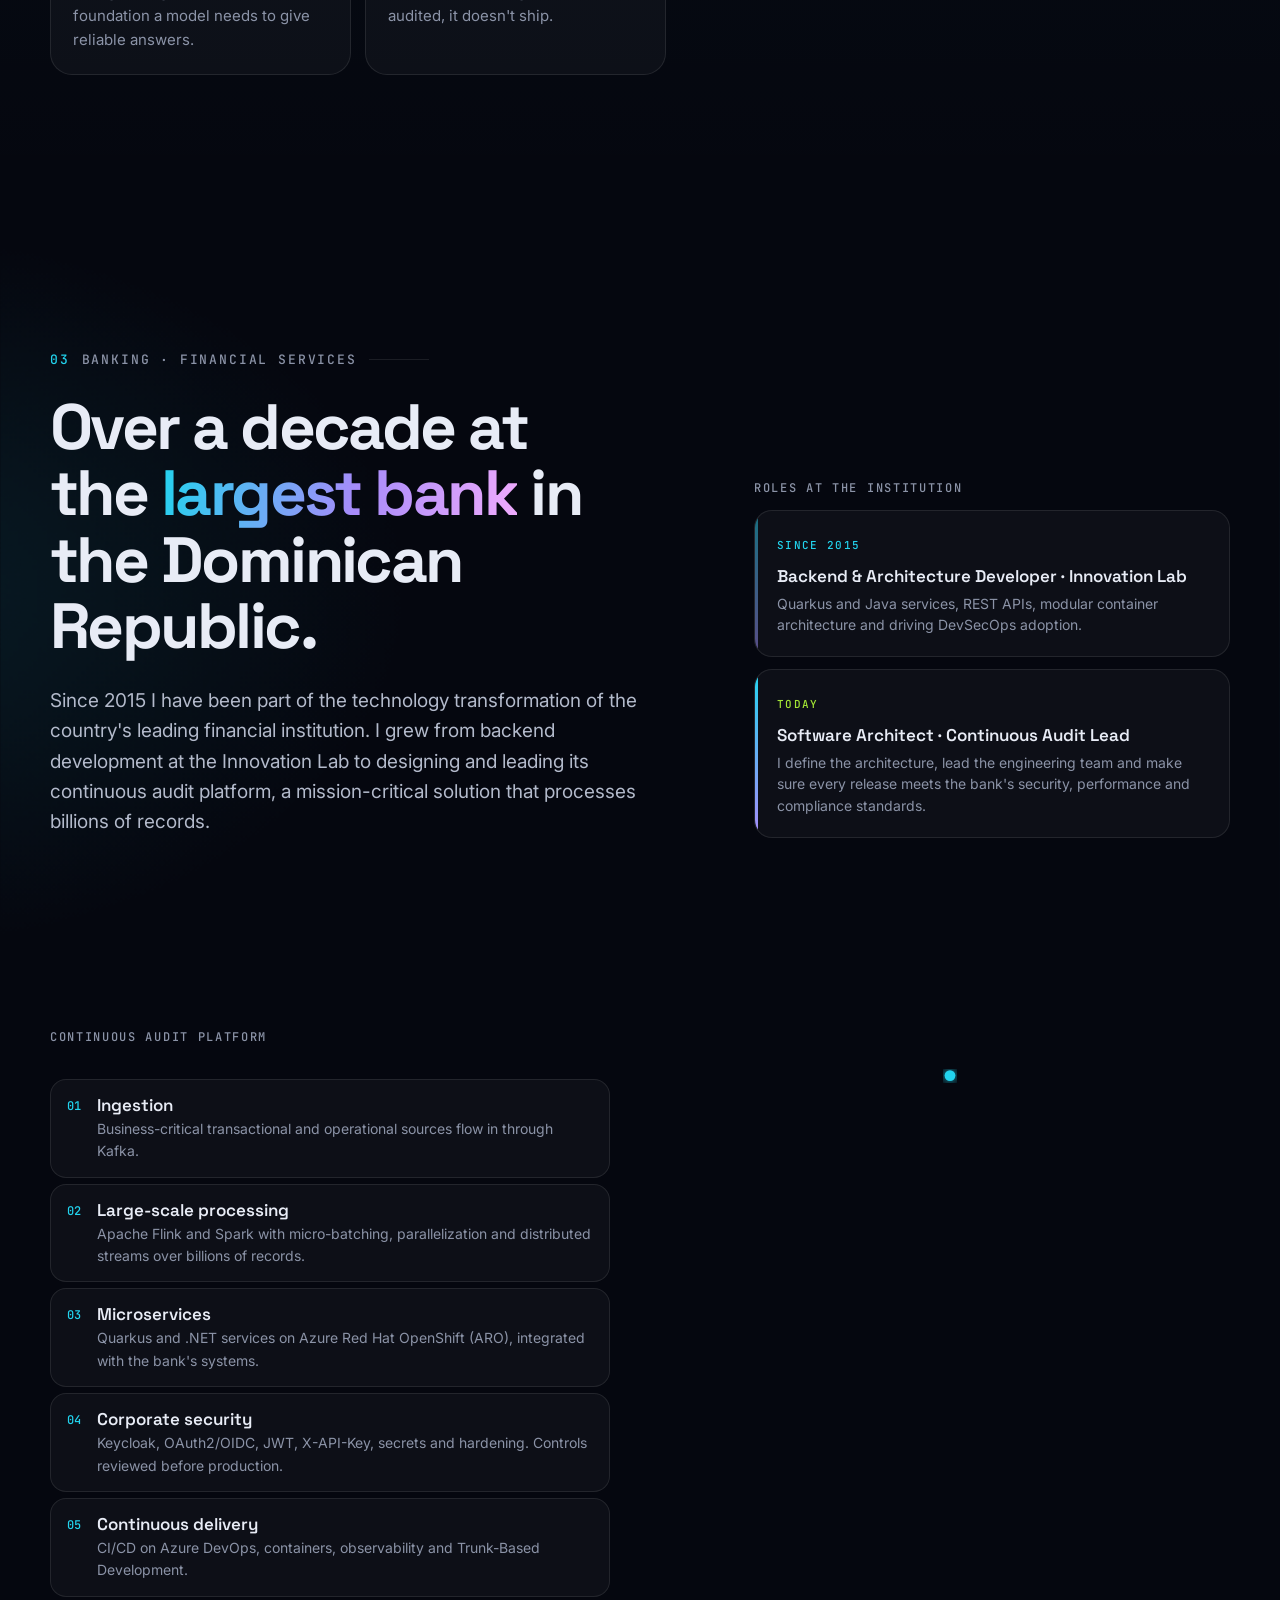
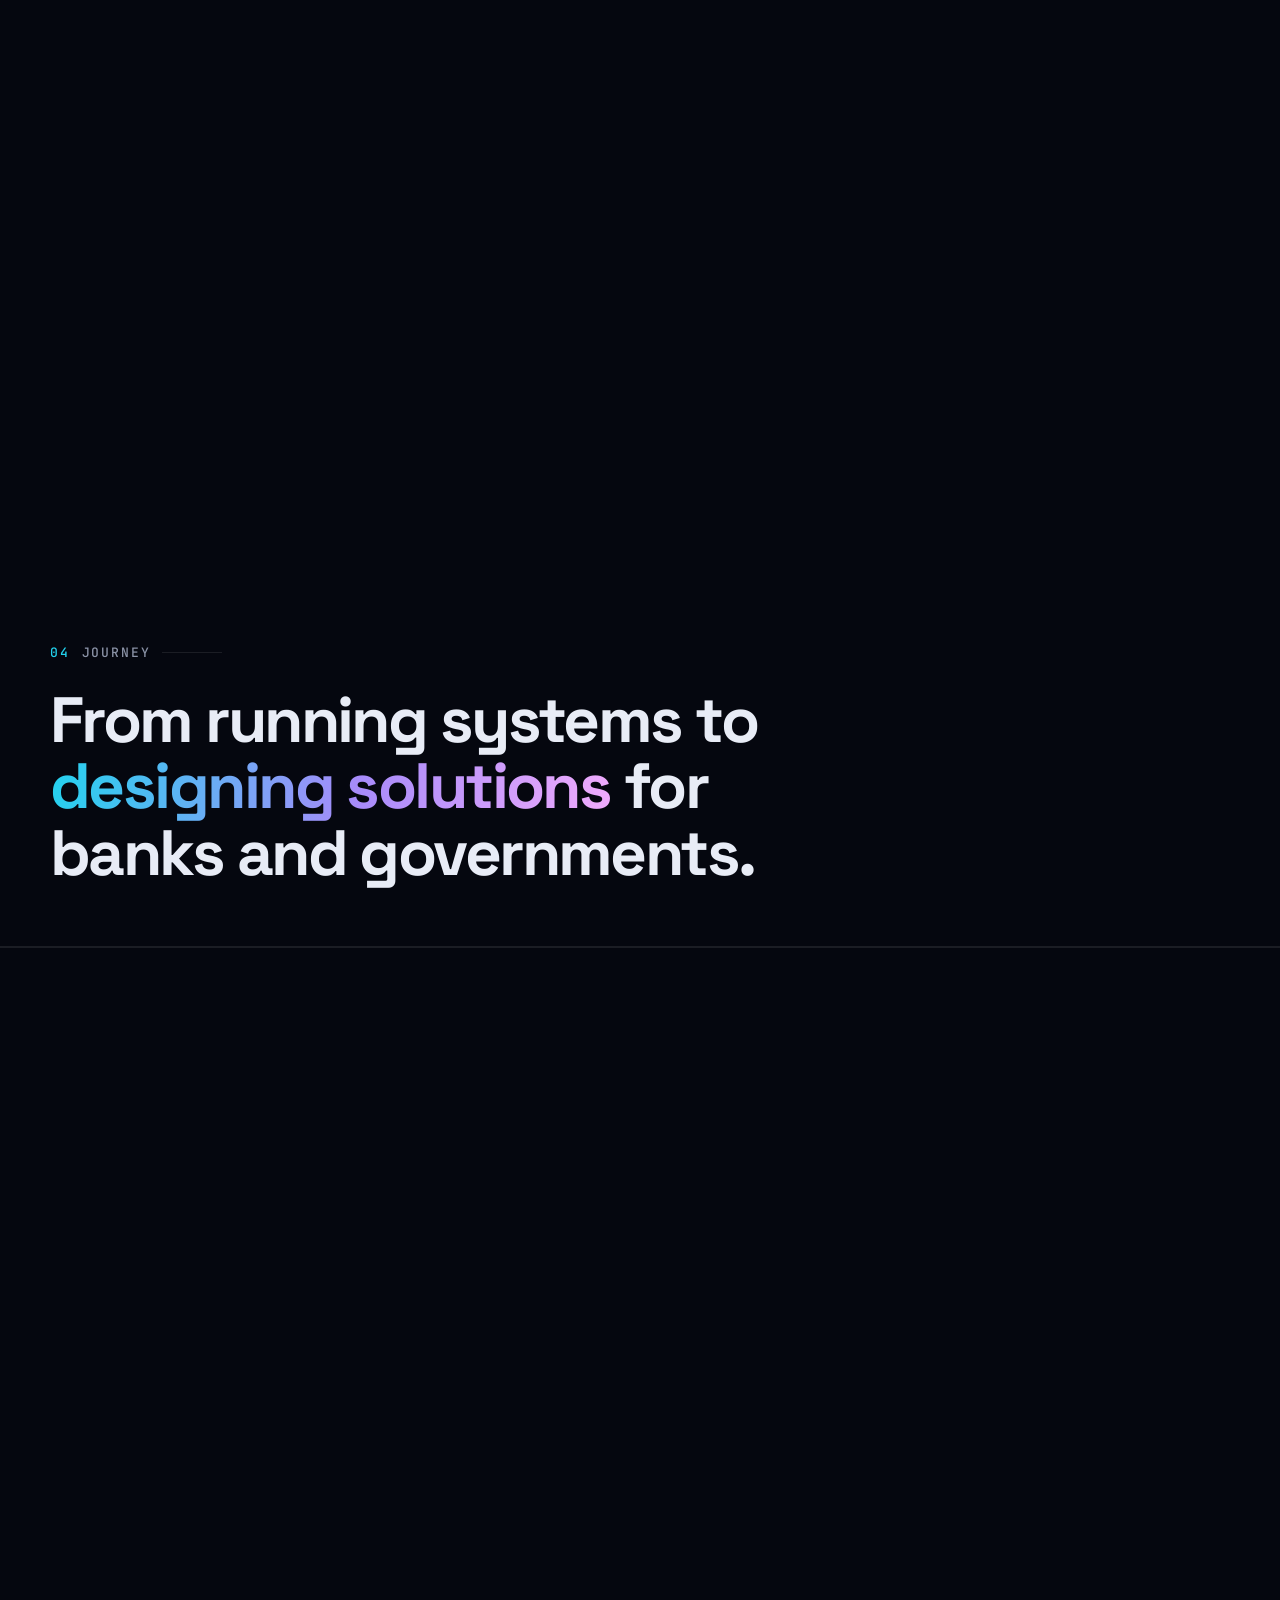
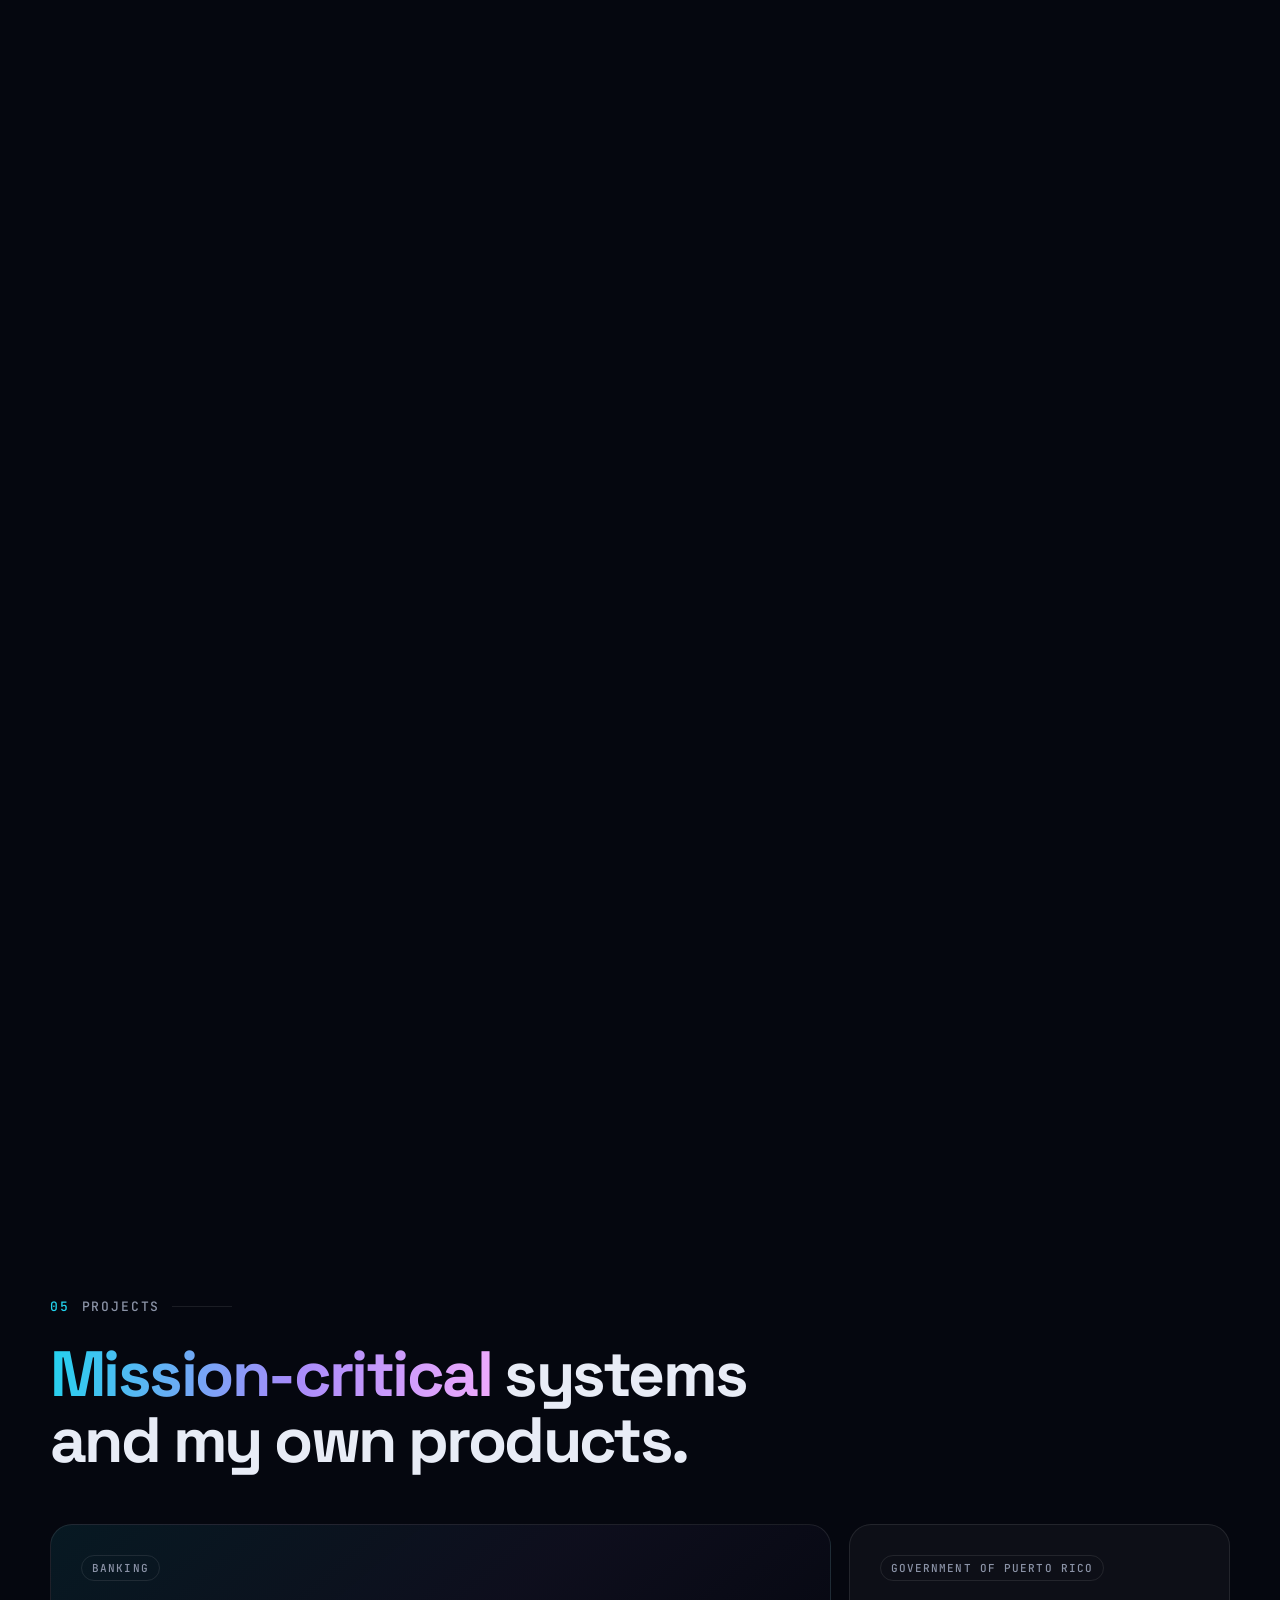
==== commit 3d6d14f1: "Portafolio: la trayectoria y los proyectos muestran el sector en lugar del nombre de cada empresa Co" ====
--- a/index.html
+++ b/index.html
@@ -269,7 +269,7 @@
         <article class="tl-item">
           <time>2010 — 2013</time>
           <h3 data-i18n="tl.momatos.r">Administrador de Sistemas</h3>
-          <p class="org">Matos Corredores de Seguros</p>
+          <p class="org" data-i18n="tl.ins.o">Sector seguros · R.D.</p>
           <p data-i18n="tl.momatos.d">Administré el CRM de pólizas, nómina y cuentas por cobrar y pagar, en el sector seguros.</p>
           <p class="tags">ASP · Visual Basic · SQL Server</p>
         </article>
@@ -282,7 +282,7 @@
         <article class="tl-item">
           <time>2013 — 2017</time>
           <h3 data-i18n="tl.one.r">Desarrollador de Sistemas</h3>
-          <p class="org" data-i18n="tl.one.o">Oficina Nacional de Estadística</p>
+          <p class="org" data-i18n="tl.one.o">Sector público · Estadísticas oficiales</p>
           <p data-i18n="tl.one.d">APIs REST, plataformas web y soluciones de datos para las estadísticas oficiales del país y organismos internacionales.</p>
           <p class="tags">.NET MVC · Oracle · SQL Server</p>
         </article>
@@ -302,7 +302,7 @@
         <article class="tl-item">
           <time>2017 — 2018</time>
           <h3 data-i18n="tl.map.r">Líder de Proyecto</h3>
-          <p class="org" data-i18n="tl.map.o">Ministerio de Administración Pública</p>
+          <p class="org" data-i18n="tl.map.o">Sector público · Administración del Estado</p>
           <p data-i18n="tl.map.d">Cálculo de beneficios laborales, certificación de servidores de carrera y cartas compromiso al ciudadano.</p>
           <p class="tags">.NET MVC · Java EE · JSP</p>
         </article>
@@ -315,21 +315,21 @@
         <article class="tl-item">
           <time>2018 — 2020</time>
           <h3 data-i18n="tl.khensys.r">Consultor Senior · Lead Developer</h3>
-          <p class="org">Khensys Corporation</p>
+          <p class="org" data-i18n="tl.khensys.o">Consultoría tecnológica · Sector educativo</p>
           <p data-i18n="tl.khensys.d">Módulos críticos para Educación Especial de Puerto Rico. Ascendido a líder de equipo en 6 meses.</p>
           <p class="tags">.NET Core · Vue.js · GraphQL · Power BI</p>
         </article>
         <article class="tl-item">
           <time>2020 — 2021</time>
           <h3 data-i18n="tl.mardom.r">Encargado de Sistemas de Información</h3>
-          <p class="org">Marítima Dominicana (MARDOM)</p>
+          <p class="org" data-i18n="tl.mardom.o">Logística y transporte marítimo · R.D.</p>
           <p data-i18n="tl.mardom.d">Equipo de 20 personas en más de 10 proyectos a la vez. Dynamics 365 F&amp;O y sus integraciones en producción en menos de 6 meses.</p>
           <p class="tags">Dynamics 365 · .NET Core · Angular · Scrum</p>
         </article>
         <article class="tl-item big">
           <time data-i18n="tl.sbd.t">2021 — hoy</time>
           <h3 data-i18n="tl.sbd.r">Arquitecto de Software y Consultor Senior</h3>
-          <p class="org" data-i18n="tl.sbd.o">Solutions By Design · Puerto Rico (remoto)</p>
+          <p class="org" data-i18n="tl.sbd.o">Consultoría tecnológica · Puerto Rico (remoto)</p>
           <p data-i18n="tl.sbd.d">WIOA (SAIL) y DTOP/SERMUN para el gobierno de Puerto Rico: Clean Architecture, multi-tenant e identidad federada. Scrum Master, Product Owner y desarrollador senior.</p>
           <p class="tags">.NET 8 · Angular · Duende IDP · Azure DevOps</p>
         </article>
@@ -377,8 +377,8 @@
         </article>
         <article class="project tilt reveal-card">
           <span class="badge" data-i18n="pr.log">Logística</span>
-          <h3 data-i18n="pr.p4.t">Dynamics 365 F&amp;O · MARDOM GO</h3>
-          <p data-i18n="pr.p4.d">Puesta en producción del ERP, integraciones satélite, MARDOM GO y el sistema de Talleres en menos de 6 meses.</p>
+          <h3 data-i18n="pr.p4.t">ERP Dynamics 365 F&amp;O · Logística</h3>
+          <p data-i18n="pr.p4.d">Puesta en producción del ERP, integraciones satélite, la plataforma digital de la empresa y el sistema de Talleres en menos de 6 meses.</p>
           <p class="tags">Dynamics 365 · .NET Core · Angular</p>
         </article>
         <article class="project tilt reveal-card">
@@ -478,7 +478,7 @@
 <script src="assets/vendor/ScrollTrigger.min.js" defer></script>
 <script src="assets/vendor/SplitText.min.js" defer></script>
 <script src="assets/vendor/lenis.min.js" defer></script>
-<script src="assets/js/i18n.js?v=4" defer></script>
+<script src="assets/js/i18n.js?v=5" defer></script>
 <script src="assets/js/site.js?v=2" defer></script>
 </body>
 </html>
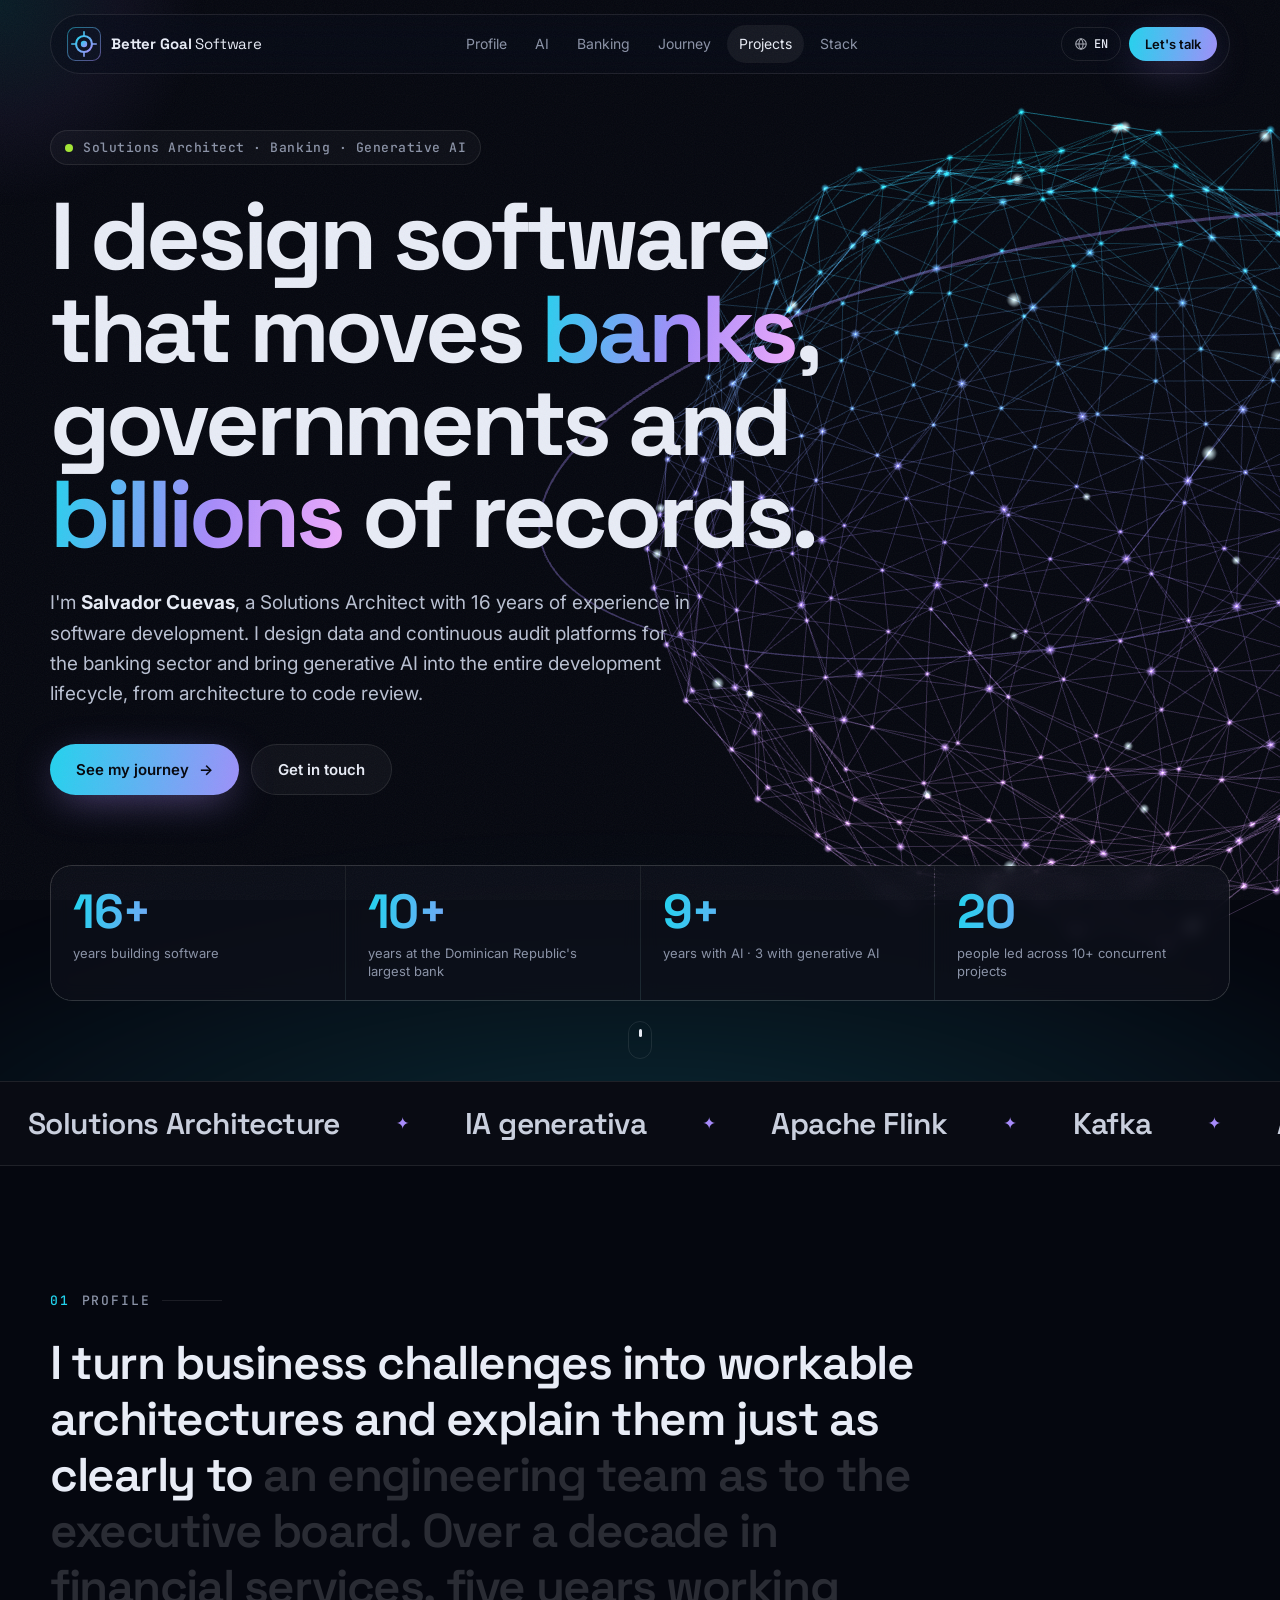
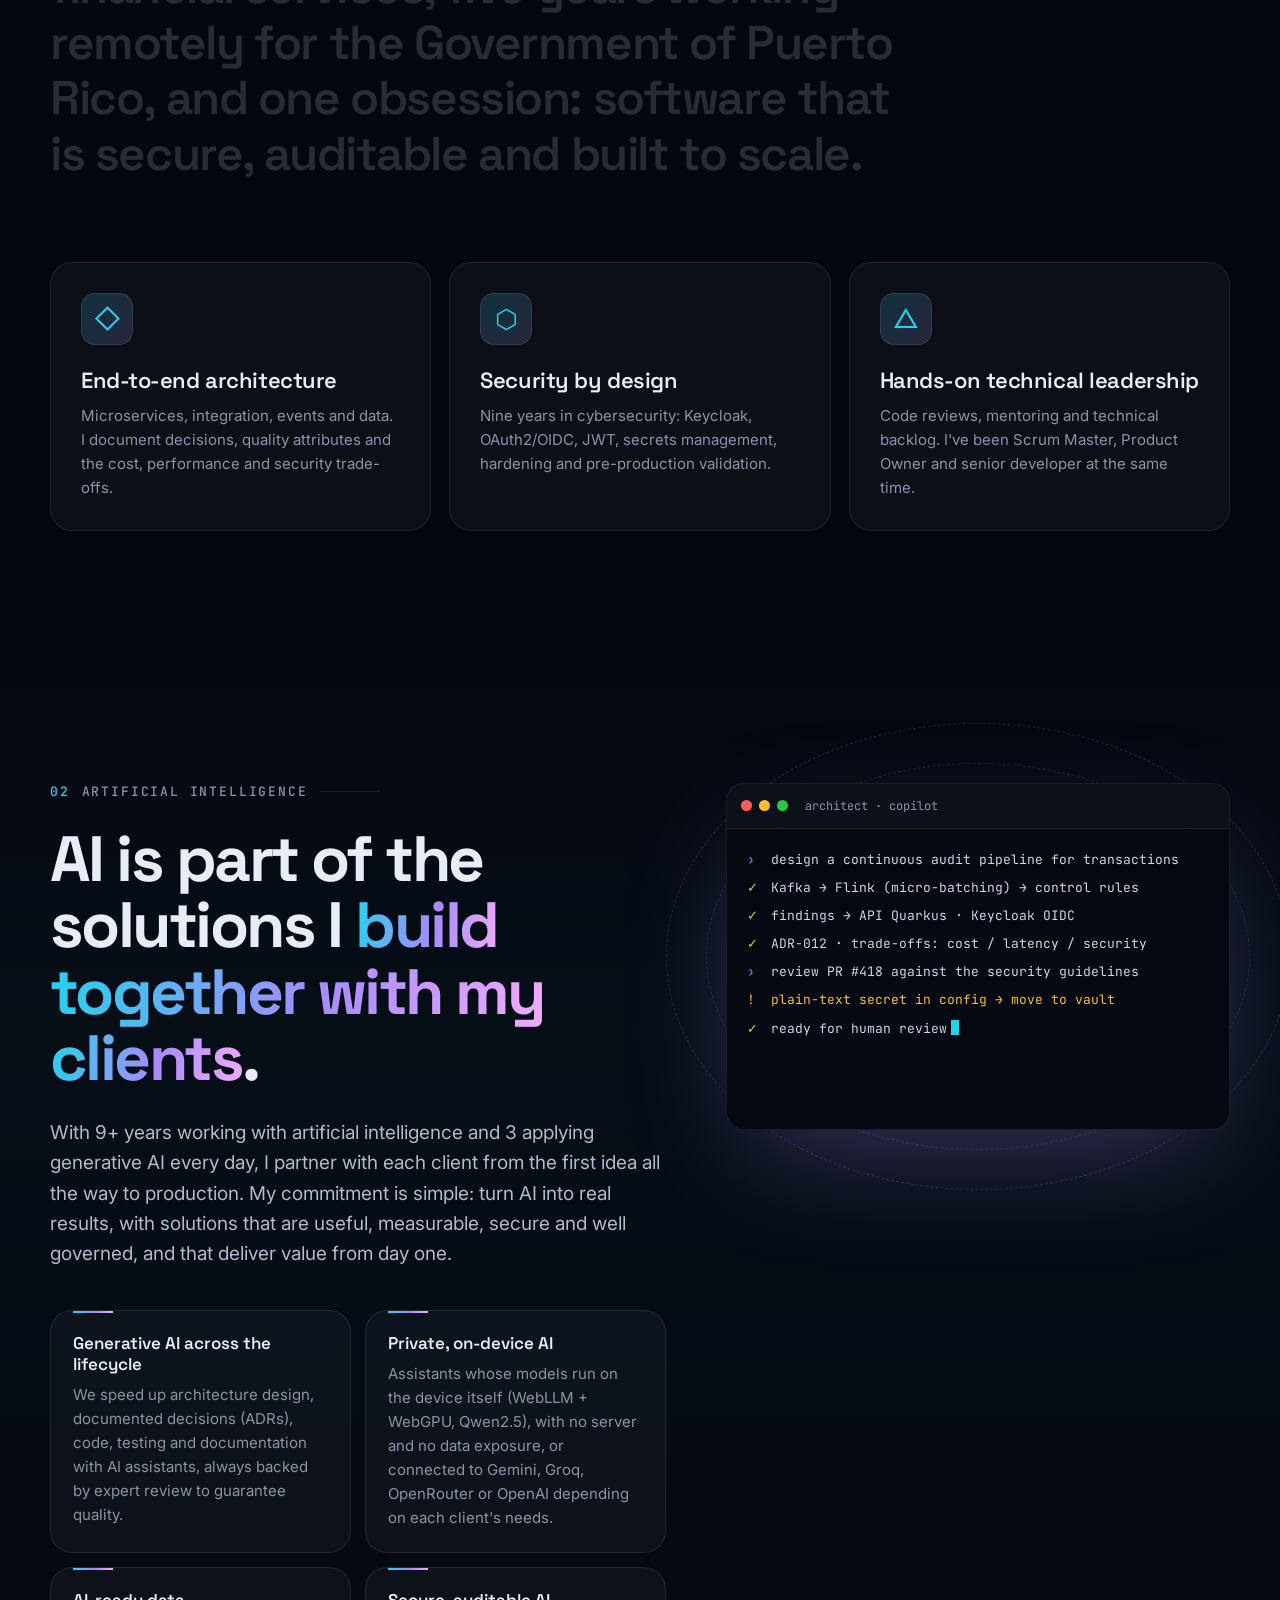
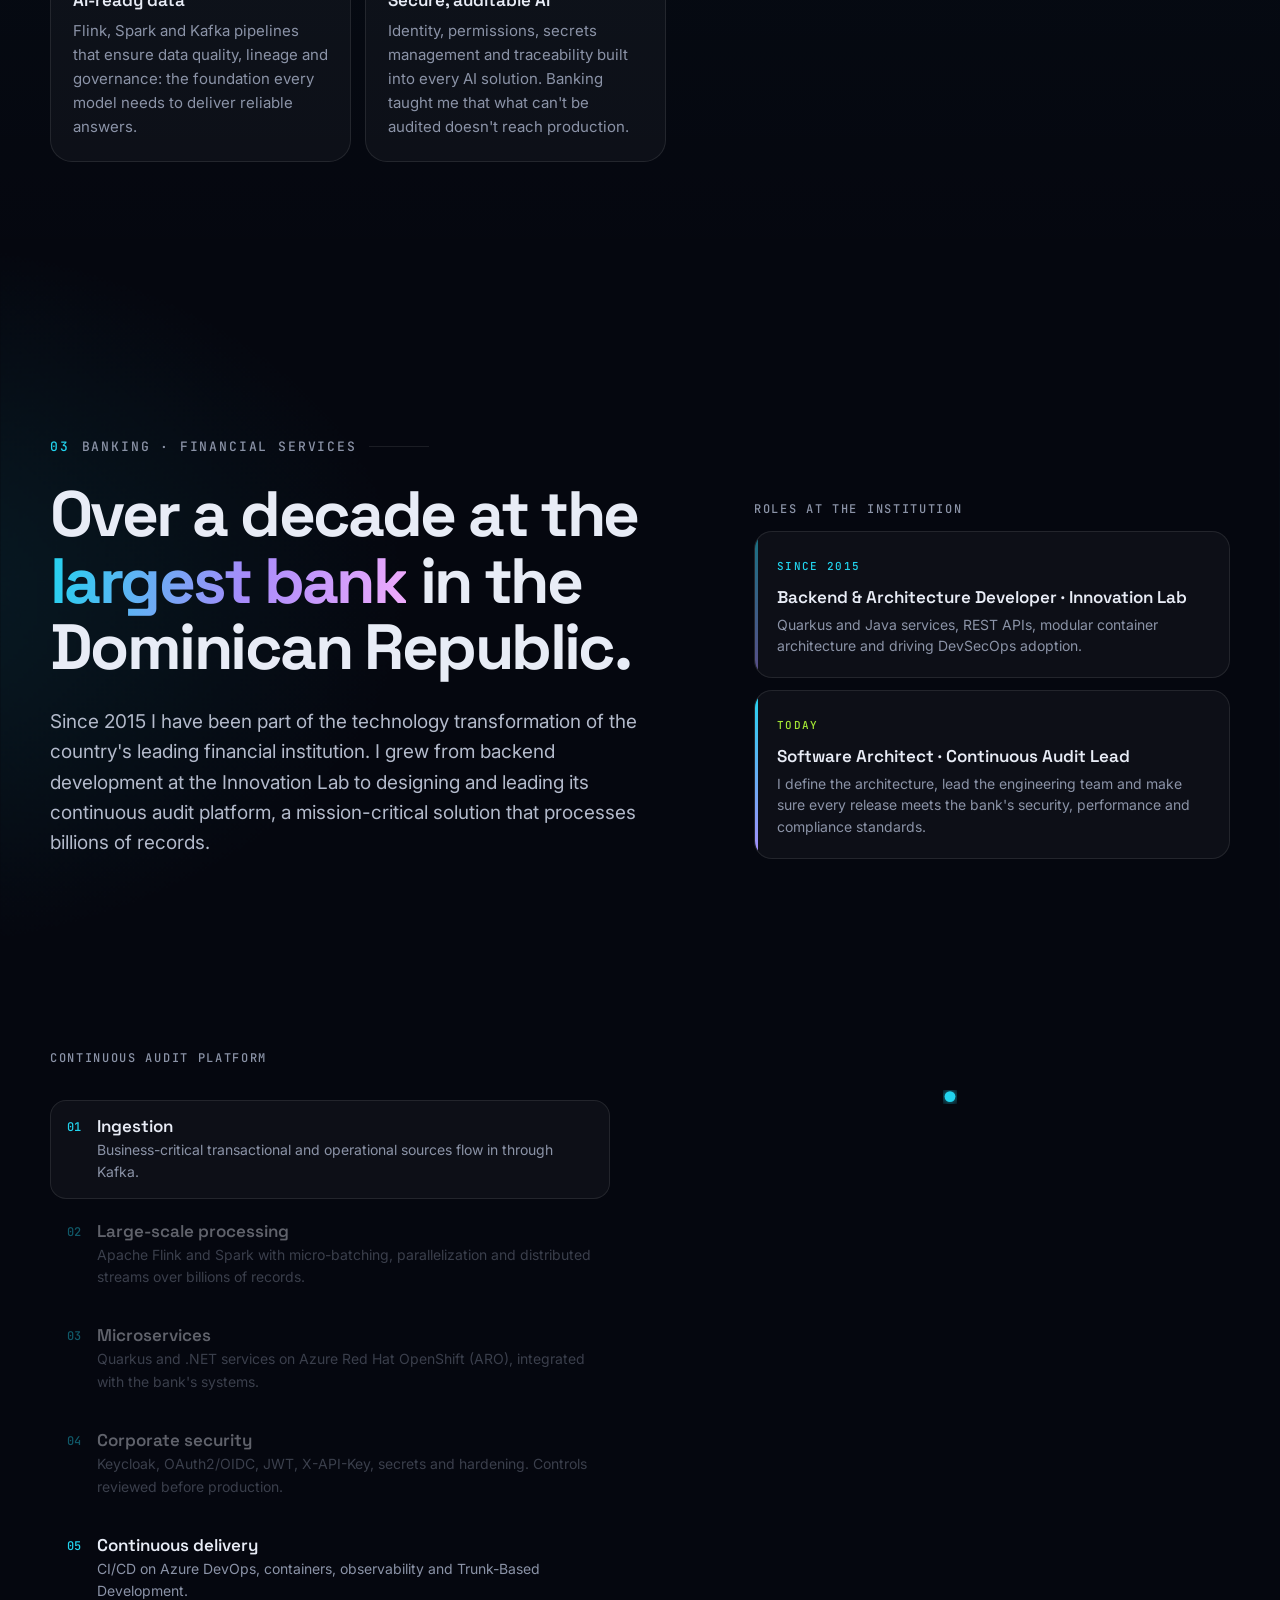
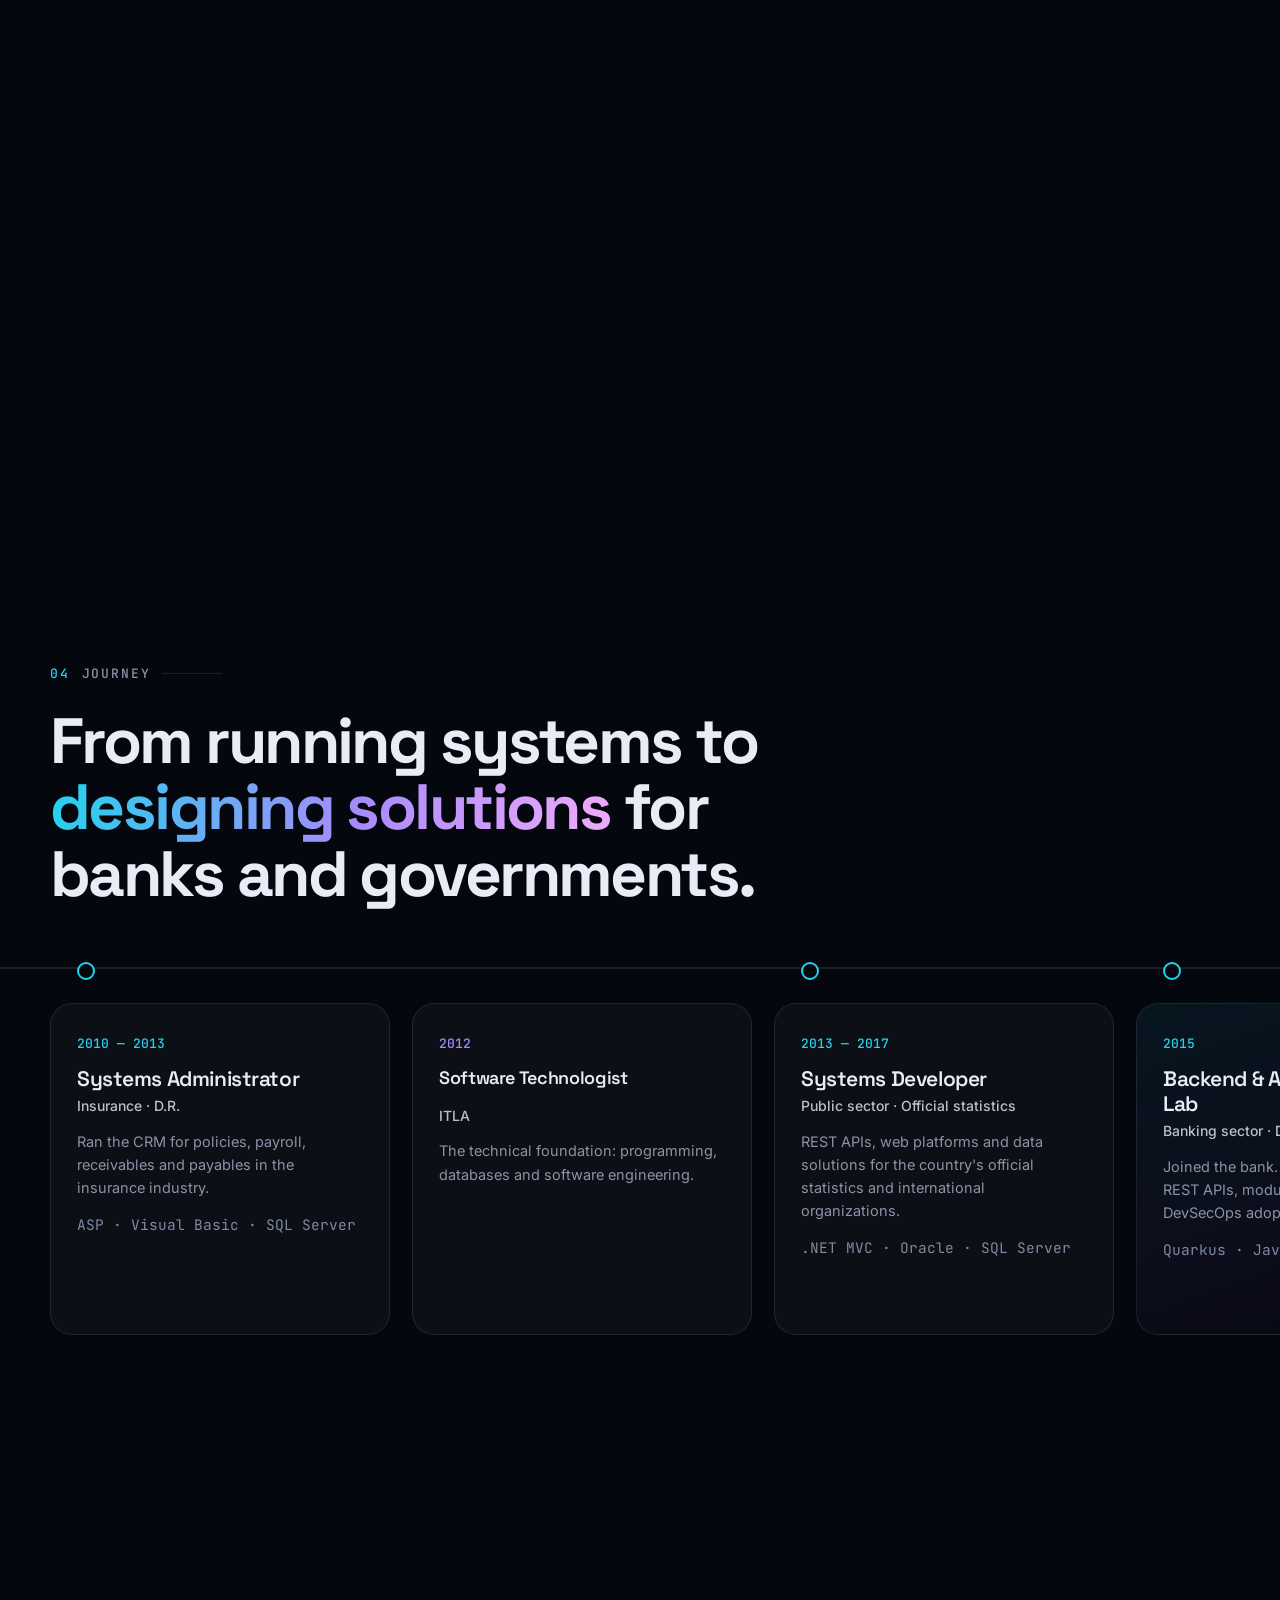
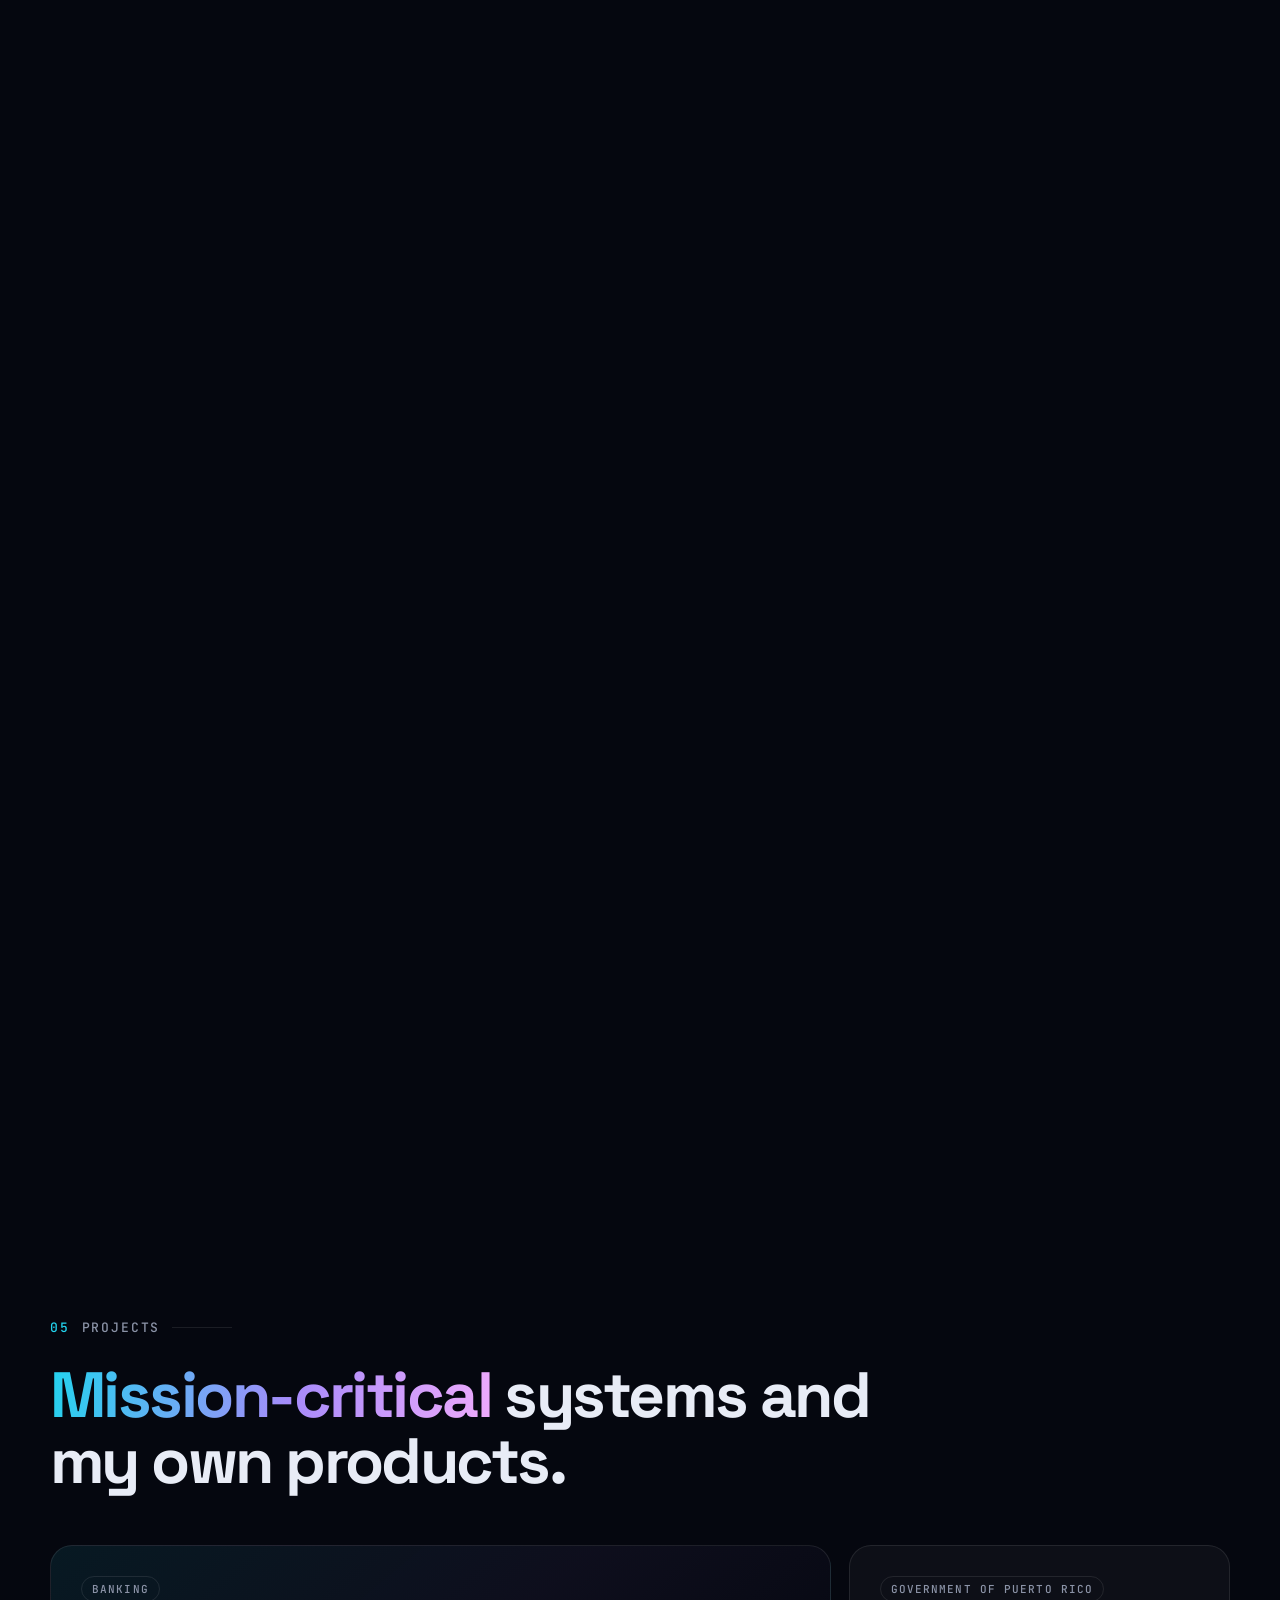
==== commit da5120d3: "Portafolio: sección de IA enfocada en las soluciones construidas con clientes, con un tono más profe" ====
--- a/index.html
+++ b/index.html
@@ -145,24 +145,24 @@
     <div class="wrap ai-grid">
       <div class="ai-copy">
         <p class="kicker"><span>02</span> <span data-i18n="ai.kicker">Inteligencia artificial</span></p>
-        <h2 class="h2 split" data-i18n-html="ai.title">La IA ya es parte de cómo <em>diseño, construyo y reviso</em> software.</h2>
-        <p class="lead reveal-up" data-i18n="ai.lead">Más de 9 años trabajando con IA y 3 usando IA generativa a diario en desarrollo, arquitectura y revisión de código. Me interesa la IA que llega a producción: útil, medible, segura y gobernada.</p>
+        <h2 class="h2 split" data-i18n-html="ai.title">La IA es parte de las soluciones que <em>construyo junto a mis clientes</em>.</h2>
+        <p class="lead reveal-up" data-i18n="ai.lead">Con más de 9 años trabajando con inteligencia artificial y 3 aplicando IA generativa a diario, acompaño a cada cliente desde la idea hasta la producción. Mi compromiso es claro: convertir la IA en resultados reales, con soluciones útiles, medibles, seguras y bien gobernadas, que generen valor desde el primer día.</p>
         <div class="ai-cards">
           <article class="mini reveal-card">
-            <h3 data-i18n="ai.c1.t">IA generativa en el ciclo de desarrollo</h3>
-            <p data-i18n="ai.c1.d">Diseño de arquitectura, decisiones documentadas (ADR), generación y revisión de código, pruebas y documentación con asistentes de IA, siempre con revisión humana.</p>
+            <h3 data-i18n="ai.c1.t">IA generativa en todo el ciclo</h3>
+            <p data-i18n="ai.c1.d">Aceleramos el diseño de arquitectura, las decisiones documentadas (ADR), el código, las pruebas y la documentación con asistentes de IA, siempre con revisión experta para garantizar la calidad.</p>
           </article>
           <article class="mini reveal-card">
-            <h3 data-i18n="ai.c2.t">LLM dentro del navegador</h3>
-            <p data-i18n="ai.c2.d">Asistente con modelos que corren en el propio dispositivo (WebLLM + WebGPU, Qwen2.5), sin servidor, y modo con APIs de Gemini, Groq, OpenRouter u OpenAI.</p>
+            <h3 data-i18n="ai.c2.t">IA privada en el dispositivo</h3>
+            <p data-i18n="ai.c2.d">Asistentes con modelos que se ejecutan en el propio dispositivo (WebLLM + WebGPU, Qwen2.5), sin servidor y sin exponer datos, o conectados a Gemini, Groq, OpenRouter u OpenAI según la necesidad de cada cliente.</p>
           </article>
           <article class="mini reveal-card">
             <h3 data-i18n="ai.c3.t">Datos listos para IA</h3>
-            <p data-i18n="ai.c3.d">Pipelines con Flink, Spark y Kafka que cuidan calidad, trazabilidad y gobierno del dato: la base que un modelo necesita para dar respuestas confiables.</p>
+            <p data-i18n="ai.c3.d">Pipelines con Flink, Spark y Kafka que garantizan calidad, trazabilidad y gobierno del dato: la base que todo modelo necesita para ofrecer respuestas confiables.</p>
           </article>
           <article class="mini reveal-card">
             <h3 data-i18n="ai.c4.t">IA segura y auditable</h3>
-            <p data-i18n="ai.c4.d">Identidad, permisos, secretos y registros aplicados también a soluciones con IA. Vengo de la banca: si no se puede auditar, no sale a producción.</p>
+            <p data-i18n="ai.c4.d">Identidad, permisos, gestión de secretos y trazabilidad aplicados a cada solución con IA. La banca me enseñó que lo que no se puede auditar no llega a producción.</p>
           </article>
         </div>
       </div>
@@ -478,7 +478,7 @@
 <script src="assets/vendor/ScrollTrigger.min.js" defer></script>
 <script src="assets/vendor/SplitText.min.js" defer></script>
 <script src="assets/vendor/lenis.min.js" defer></script>
-<script src="assets/js/i18n.js?v=5" defer></script>
+<script src="assets/js/i18n.js?v=6" defer></script>
 <script src="assets/js/site.js?v=2" defer></script>
 </body>
 </html>
